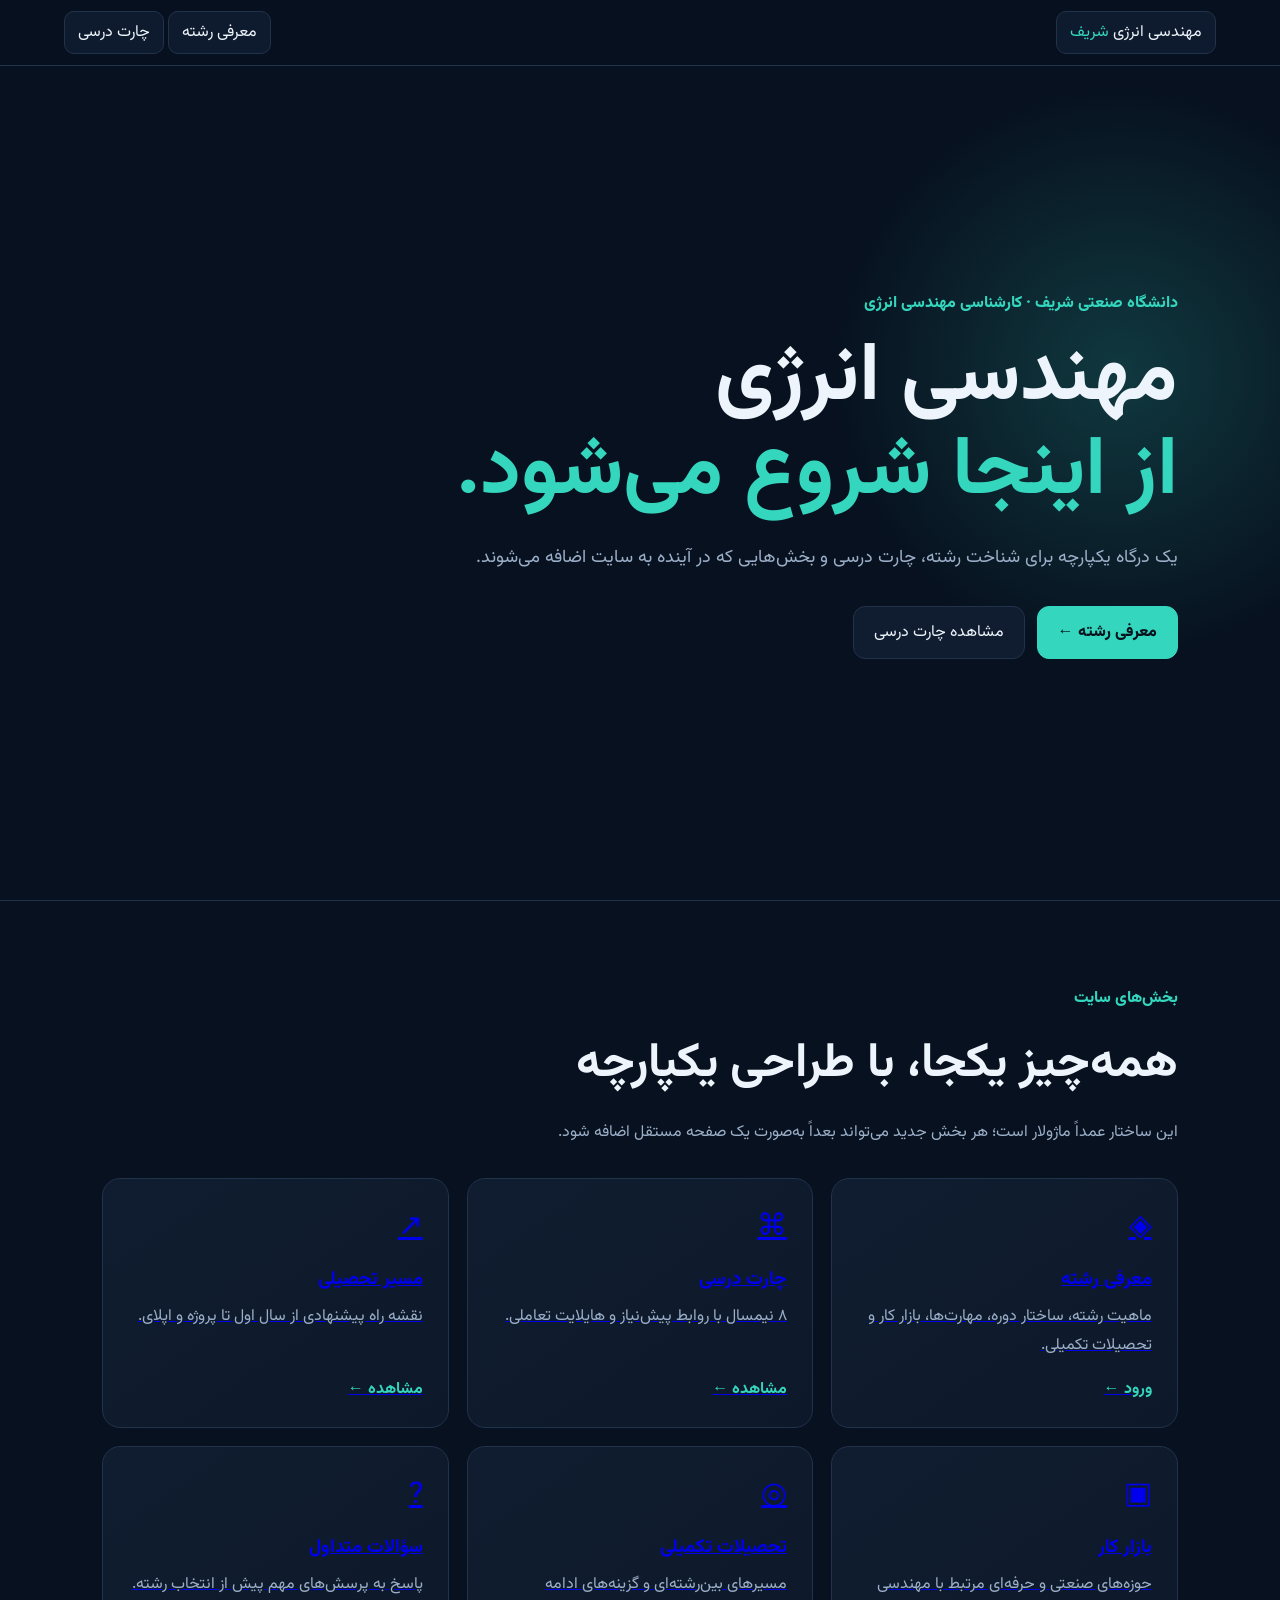
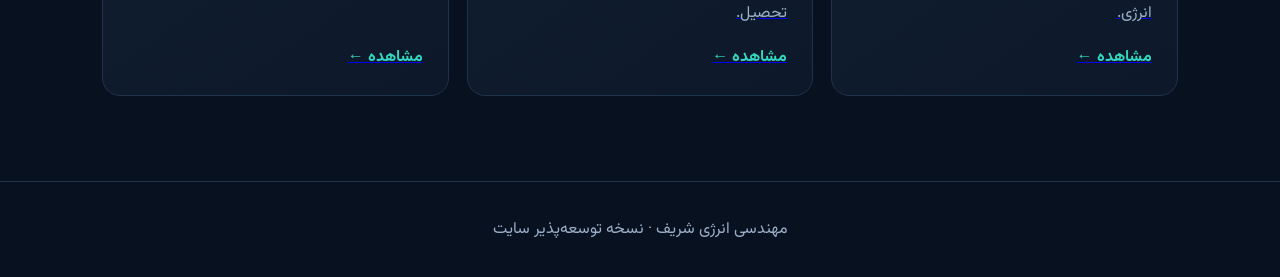
==== index.html @ 29b52e60 "Add files via upload" ====
<!doctype html>
<html lang="fa" dir="rtl"><head><meta charset="utf-8"><meta name="viewport" content="width=device-width,initial-scale=1">
<title>مهندسی انرژی شریف</title>
<meta name="description" content="مرکز معرفی رشته مهندسی انرژی دانشگاه صنعتی شریف، چارت درسی و مسیرهای آینده.">
<link rel="preconnect" href="https://fonts.googleapis.com"><link rel="preconnect" href="https://fonts.gstatic.com" crossorigin>
<link href="https://fonts.googleapis.com/css2?family=Vazirmatn:wght@400;500;600;700;800&display=swap" rel="stylesheet">
<style>
:root{--bg:#07111f;--panel:#101d30;--panel2:#0d192a;--line:#21324b;--text:#eef4fb;--muted:#9cafc8;--accent:#35d6be}
*{box-sizing:border-box}html{scroll-behavior:smooth}body{margin:0;background:var(--bg);color:var(--text);font-family:Vazirmatn,Tahoma,sans-serif}
.top{position:fixed;inset:0 0 auto;height:66px;z-index:20;display:flex;justify-content:space-between;align-items:center;padding:0 5vw;background:rgba(7,17,31,.78);backdrop-filter:blur(18px);border-bottom:1px solid var(--line)}
.top a{color:var(--text);text-decoration:none;border:1px solid var(--line);background:rgba(16,29,48,.85);padding:8px 13px;border-radius:10px}.top a:hover{color:var(--accent);border-color:var(--accent)}
.hero{min-height:100vh;padding:120px 8vw 70px;display:flex;align-items:center;position:relative;overflow:hidden}.hero:before{content:"";position:absolute;width:600px;height:600px;right:-140px;top:8%;border-radius:50%;background:radial-gradient(circle,rgba(53,214,190,.2),transparent 68%);animation:float 8s ease-in-out infinite}
.content{position:relative;z-index:1;max-width:1050px}.ey{color:var(--accent);font-weight:800;margin-bottom:16px}.hero h1{font-size:clamp(44px,7vw,82px);line-height:1.15;margin:0 0 20px}.hero h1 span{color:var(--accent)}.hero p{color:var(--muted);font-size:18px;line-height:2;max-width:760px}.actions{display:flex;gap:12px;flex-wrap:wrap;margin-top:30px}.btn{display:inline-flex;padding:13px 20px;border-radius:12px;border:1px solid var(--line);text-decoration:none;color:var(--text);background:var(--panel);transition:.25s}.btn.primary{background:var(--accent);color:#06131c;border-color:var(--accent);font-weight:800}.btn:hover{transform:translateY(-4px)}
.section{padding:85px 8vw;border-top:1px solid var(--line)}.inner{max-width:1150px;margin:auto}.section h2{font-size:clamp(28px,4vw,48px);margin:0 0 12px}.lead{color:var(--muted);line-height:1.9;max-width:800px}.cards{display:grid;grid-template-columns:repeat(3,1fr);gap:18px;margin-top:30px}.card{background:linear-gradient(145deg,var(--panel),var(--panel2));border:1px solid var(--line);border-radius:18px;padding:25px;min-height:190px;display:flex;flex-direction:column;transition:.3s}.card:hover{transform:translateY(-7px);border-color:rgba(53,214,190,.6);box-shadow:0 20px 60px rgba(0,0,0,.25)}.card .icon{font-size:30px;margin-bottom:14px}.card h3{margin:0 0 9px}.card p{margin:0;color:var(--muted);line-height:1.8}.card .arrow{margin-top:auto;padding-top:16px;color:var(--accent);font-weight:700}.reveal{opacity:0;transform:translateY(22px);transition:.7s}.reveal.visible{opacity:1;transform:none}
footer{padding:35px 8vw;text-align:center;color:var(--muted);border-top:1px solid var(--line)}
@keyframes float{50%{transform:translate(-20px,20px) scale(1.08)}}@media(max-width:850px){.cards{grid-template-columns:1fr 1fr}.top .optional{display:none}}@media(max-width:560px){.cards{grid-template-columns:1fr}.hero{padding-inline:6vw}.section{padding-inline:6vw}}
@media(prefers-reduced-motion:reduce){html{scroll-behavior:auto}.reveal{transition:none}.hero:before{animation:none}}
</style></head>
<body>
<nav class="top"><a href="index.html">مهندسی انرژی <span style="color:var(--accent)">شریف</span></a><div><a class="optional" href="intro.html">معرفی رشته</a> <a href="chart.html">چارت درسی</a></div></nav>
<main>
<section class="hero"><div class="content reveal"><div class="ey">دانشگاه صنعتی شریف · کارشناسی مهندسی انرژی</div><h1>مهندسی انرژی<br><span>از اینجا شروع می‌شود.</span></h1><p>یک درگاه یکپارچه برای شناخت رشته، چارت درسی و بخش‌هایی که در آینده به سایت اضافه می‌شوند.</p><div class="actions"><a class="btn primary" href="intro.html">معرفی رشته ←</a><a class="btn" href="chart.html">مشاهده چارت درسی</a></div></div></section>
<section class="section"><div class="inner"><div class="ey reveal">بخش‌های سایت</div><h2 class="reveal">همه‌چیز یکجا، با طراحی یکپارچه</h2><p class="lead reveal">این ساختار عمداً ماژولار است؛ هر بخش جدید می‌تواند بعداً به‌صورت یک صفحه مستقل اضافه شود.</p><div class="cards">
<a class="card reveal" href="intro.html"><div class="icon">◈</div><h3>معرفی رشته</h3><p>ماهیت رشته، ساختار دوره، مهارت‌ها، بازار کار و تحصیلات تکمیلی.</p><div class="arrow">ورود ←</div></a>
<a class="card reveal" href="chart.html"><div class="icon">⌘</div><h3>چارت درسی</h3><p>۸ نیمسال با روابط پیش‌نیاز و هایلایت تعاملی.</p><div class="arrow">مشاهده ←</div></a>
<a class="card reveal" href="intro.html#roadmap-extra"><div class="icon">↗</div><h3>مسیر تحصیلی</h3><p>نقشه راه پیشنهادی از سال اول تا پروژه و اپلای.</p><div class="arrow">مشاهده ←</div></a>
<a class="card reveal" href="intro.html#14"><div class="icon">▣</div><h3>بازار کار</h3><p>حوزه‌های صنعتی و حرفه‌ای مرتبط با مهندسی انرژی.</p><div class="arrow">مشاهده ←</div></a>
<a class="card reveal" href="intro.html#15"><div class="icon">◎</div><h3>تحصیلات تکمیلی</h3><p>مسیرهای بین‌رشته‌ای و گزینه‌های ادامه تحصیل.</p><div class="arrow">مشاهده ←</div></a>
<a class="card reveal" href="intro.html#faq-extra"><div class="icon">?</div><h3>سؤالات متداول</h3><p>پاسخ به پرسش‌های مهم پیش از انتخاب رشته.</p><div class="arrow">مشاهده ←</div></a>
</div></div></section>
</main><footer>مهندسی انرژی شریف · نسخه توسعه‌پذیر سایت</footer>
<script>const io=new IntersectionObserver(es=>es.forEach(e=>e.isIntersecting&&e.target.classList.add('visible')),{threshold:.12});document.querySelectorAll('.reveal').forEach(x=>io.observe(x));</script>
</body></html>
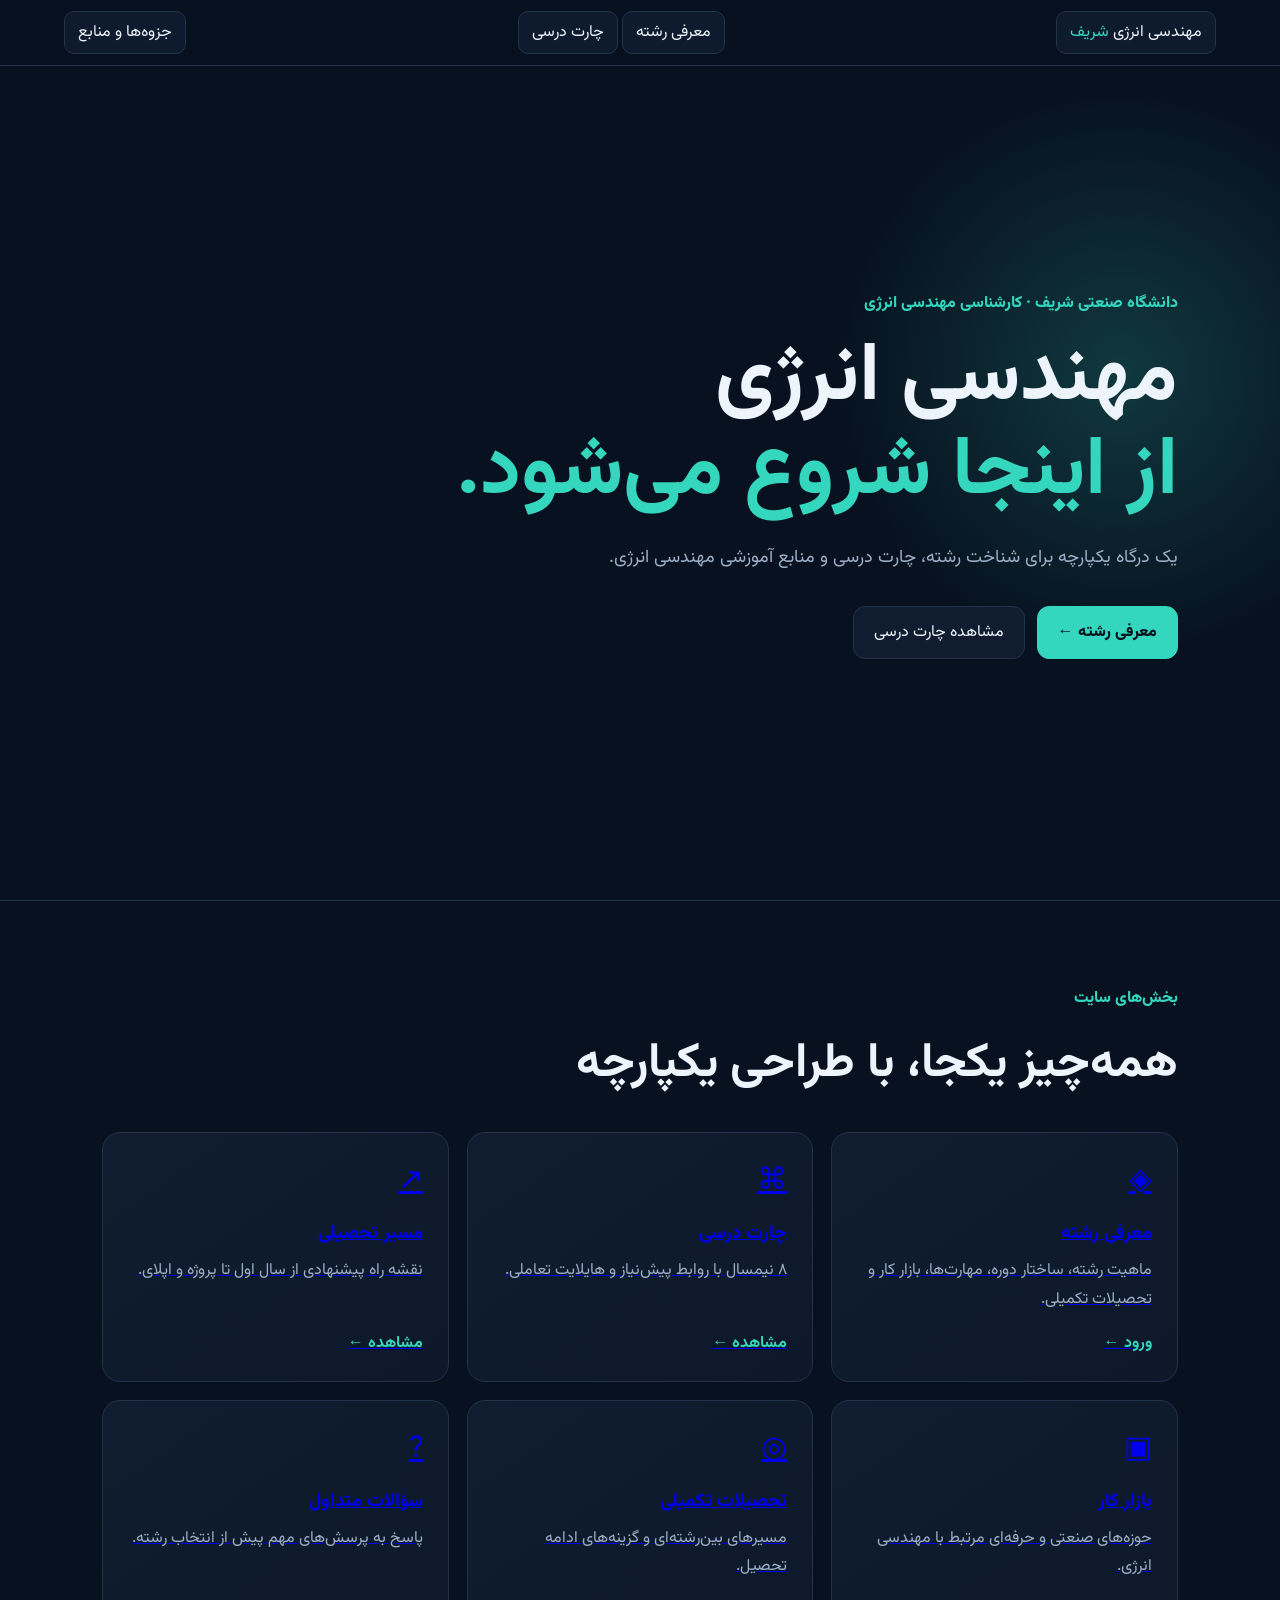
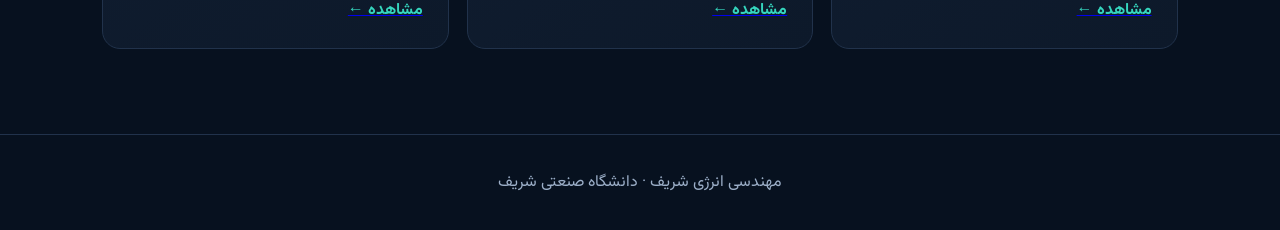
==== commit ac81469a: "Add files via upload" ====
--- a/index.html
+++ b/index.html
@@ -1,6 +1,7 @@
 <!doctype html>
 <html lang="fa" dir="rtl"><head><meta charset="utf-8"><meta name="viewport" content="width=device-width,initial-scale=1">
 <title>مهندسی انرژی شریف</title>
+<link rel="icon" type="image/svg+xml" href="favicon.svg">
 <meta name="description" content="مرکز معرفی رشته مهندسی انرژی دانشگاه صنعتی شریف، چارت درسی و مسیرهای آینده.">
 <link rel="preconnect" href="https://fonts.googleapis.com"><link rel="preconnect" href="https://fonts.gstatic.com" crossorigin>
 <link href="https://fonts.googleapis.com/css2?family=Vazirmatn:wght@400;500;600;700;800&display=swap" rel="stylesheet">
@@ -17,17 +18,18 @@
 @media(prefers-reduced-motion:reduce){html{scroll-behavior:auto}.reveal{transition:none}.hero:before{animation:none}}
 </style></head>
 <body>
-<nav class="top"><a href="index.html">مهندسی انرژی <span style="color:var(--accent)">شریف</span></a><div><a class="optional" href="intro.html">معرفی رشته</a> <a href="chart.html">چارت درسی</a></div></nav>
+<nav class="top"><a href="index.html">مهندسی انرژی <span style="color:var(--accent)">شریف</span></a><div><a class="optional" href="intro.html">معرفی رشته</a> <a href="chart.html">چارت درسی</a></div>  <a href="notes.html">جزوه‌ها و منابع</a>
+</nav>
 <main>
-<section class="hero"><div class="content reveal"><div class="ey">دانشگاه صنعتی شریف · کارشناسی مهندسی انرژی</div><h1>مهندسی انرژی<br><span>از اینجا شروع می‌شود.</span></h1><p>یک درگاه یکپارچه برای شناخت رشته، چارت درسی و بخش‌هایی که در آینده به سایت اضافه می‌شوند.</p><div class="actions"><a class="btn primary" href="intro.html">معرفی رشته ←</a><a class="btn" href="chart.html">مشاهده چارت درسی</a></div></div></section>
-<section class="section"><div class="inner"><div class="ey reveal">بخش‌های سایت</div><h2 class="reveal">همه‌چیز یکجا، با طراحی یکپارچه</h2><p class="lead reveal">این ساختار عمداً ماژولار است؛ هر بخش جدید می‌تواند بعداً به‌صورت یک صفحه مستقل اضافه شود.</p><div class="cards">
+<section class="hero"><div class="content reveal"><div class="ey">دانشگاه صنعتی شریف · کارشناسی مهندسی انرژی</div><h1>مهندسی انرژی<br><span>از اینجا شروع می‌شود.</span></h1><p>یک درگاه یکپارچه برای شناخت رشته، چارت درسی و منابع آموزشی مهندسی انرژی.</p><div class="actions"><a class="btn primary" href="intro.html">معرفی رشته ←</a><a class="btn" href="chart.html">مشاهده چارت درسی</a></div></div></section>
+<section class="section"><div class="inner"><div class="ey reveal">بخش‌های سایت</div><h2 class="reveal">همه‌چیز یکجا، با طراحی یکپارچه</h2><div class="cards">
 <a class="card reveal" href="intro.html"><div class="icon">◈</div><h3>معرفی رشته</h3><p>ماهیت رشته، ساختار دوره، مهارت‌ها، بازار کار و تحصیلات تکمیلی.</p><div class="arrow">ورود ←</div></a>
 <a class="card reveal" href="chart.html"><div class="icon">⌘</div><h3>چارت درسی</h3><p>۸ نیمسال با روابط پیش‌نیاز و هایلایت تعاملی.</p><div class="arrow">مشاهده ←</div></a>
 <a class="card reveal" href="intro.html#roadmap-extra"><div class="icon">↗</div><h3>مسیر تحصیلی</h3><p>نقشه راه پیشنهادی از سال اول تا پروژه و اپلای.</p><div class="arrow">مشاهده ←</div></a>
-<a class="card reveal" href="intro.html#14"><div class="icon">▣</div><h3>بازار کار</h3><p>حوزه‌های صنعتی و حرفه‌ای مرتبط با مهندسی انرژی.</p><div class="arrow">مشاهده ←</div></a>
-<a class="card reveal" href="intro.html#15"><div class="icon">◎</div><h3>تحصیلات تکمیلی</h3><p>مسیرهای بین‌رشته‌ای و گزینه‌های ادامه تحصیل.</p><div class="arrow">مشاهده ←</div></a>
+<a class="card reveal" href="intro.html#s14"><div class="icon">▣</div><h3>بازار کار</h3><p>حوزه‌های صنعتی و حرفه‌ای مرتبط با مهندسی انرژی.</p><div class="arrow">مشاهده ←</div></a>
+<a class="card reveal" href="intro.html#s15"><div class="icon">◎</div><h3>تحصیلات تکمیلی</h3><p>مسیرهای بین‌رشته‌ای و گزینه‌های ادامه تحصیل.</p><div class="arrow">مشاهده ←</div></a>
 <a class="card reveal" href="intro.html#faq-extra"><div class="icon">?</div><h3>سؤالات متداول</h3><p>پاسخ به پرسش‌های مهم پیش از انتخاب رشته.</p><div class="arrow">مشاهده ←</div></a>
 </div></div></section>
-</main><footer>مهندسی انرژی شریف · نسخه توسعه‌پذیر سایت</footer>
+</main><footer>مهندسی انرژی شریف · دانشگاه صنعتی شریف</footer>
 <script>const io=new IntersectionObserver(es=>es.forEach(e=>e.isIntersecting&&e.target.classList.add('visible')),{threshold:.12});document.querySelectorAll('.reveal').forEach(x=>io.observe(x));</script>
 </body></html>
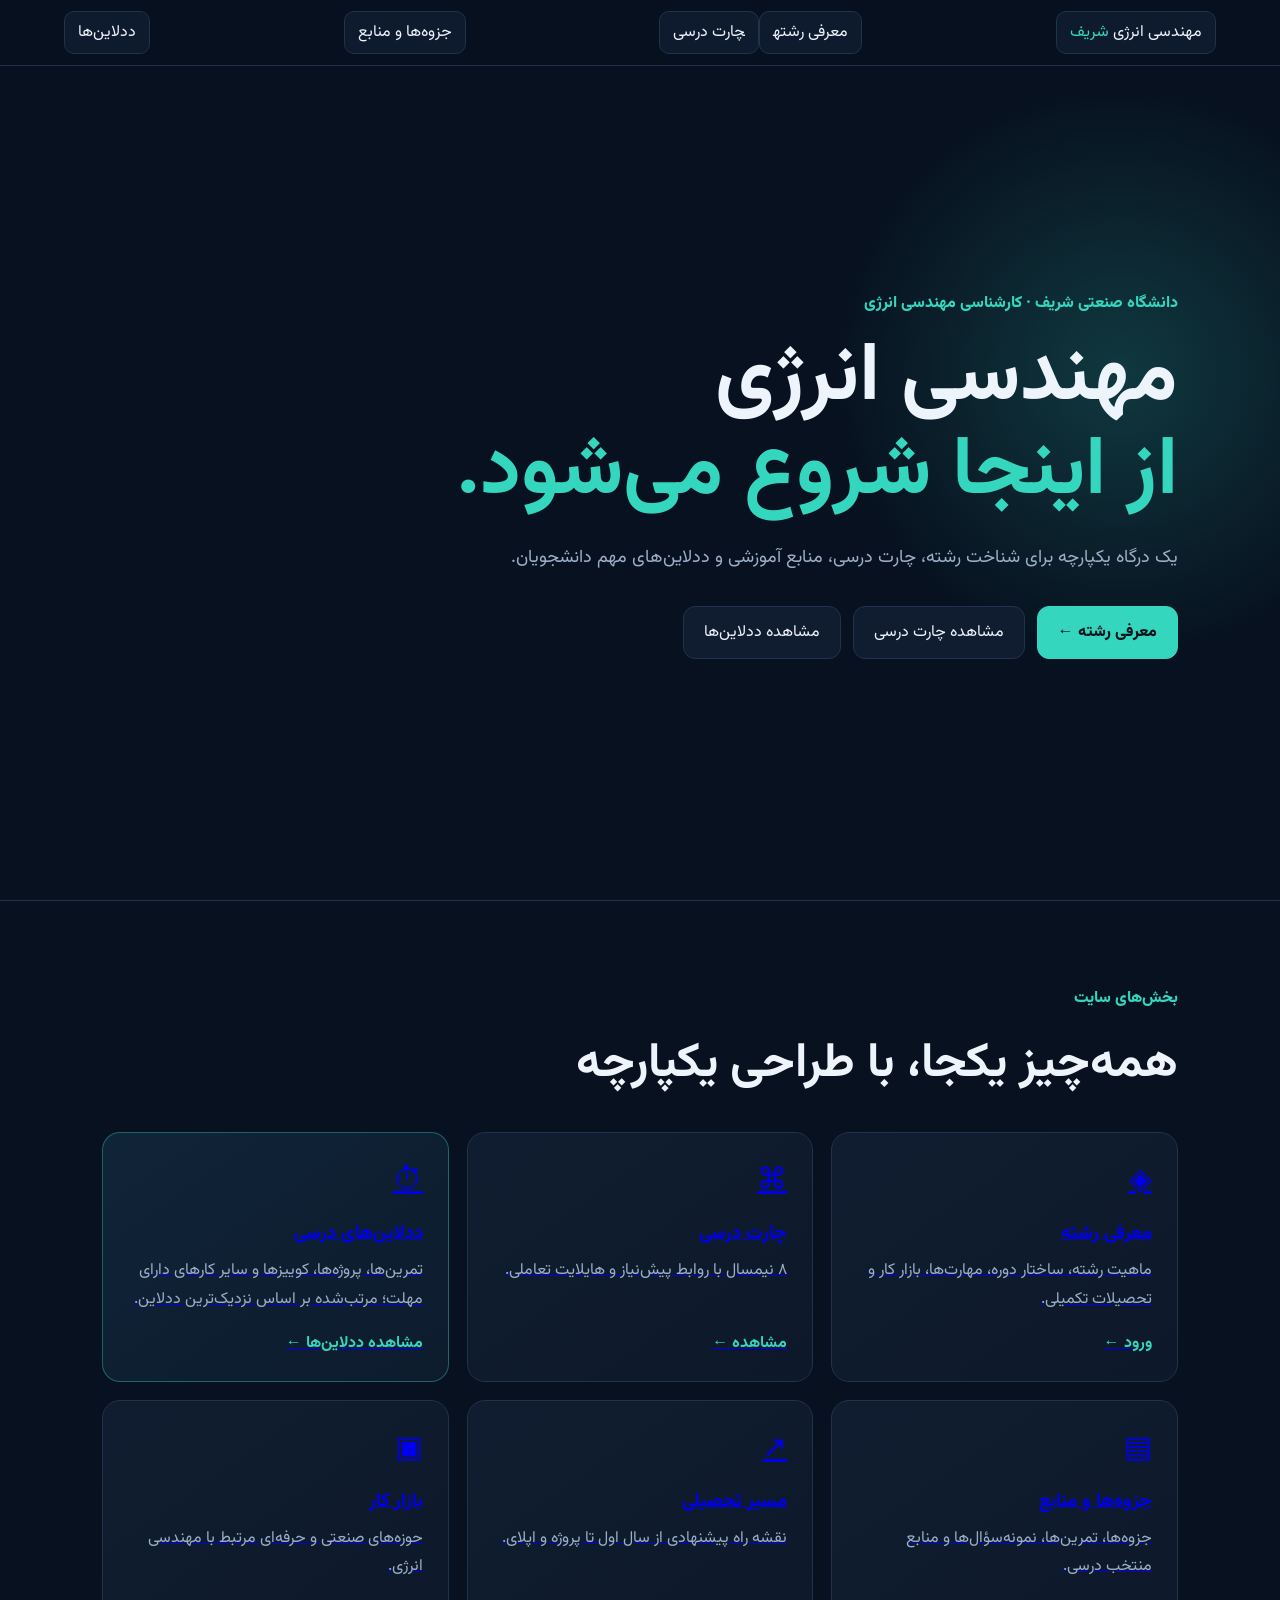
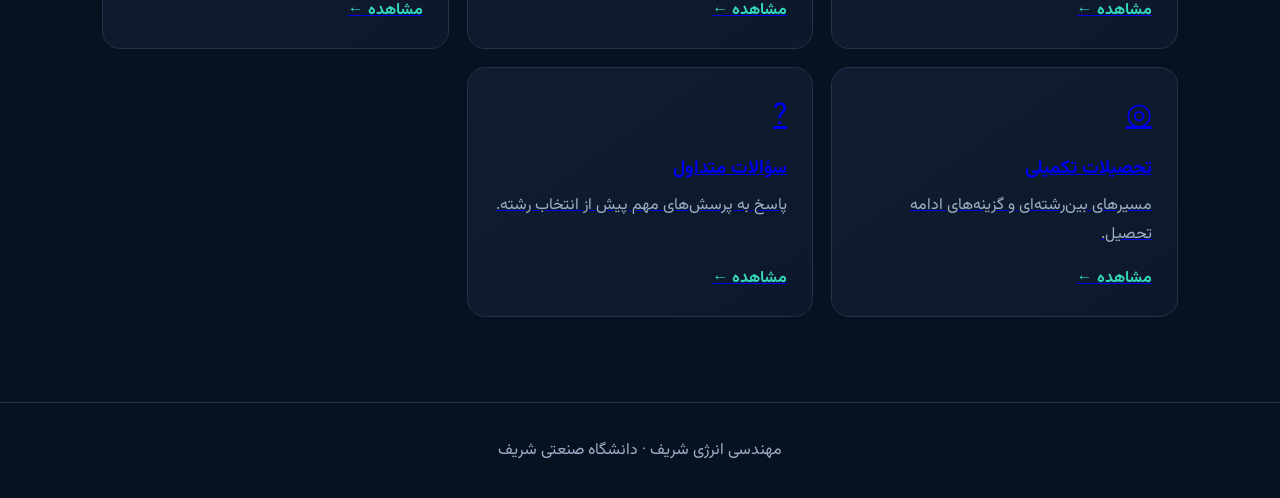
==== commit 83d45f82: "Add files via upload" ====
--- a/index.html
+++ b/index.html
@@ -2,7 +2,7 @@
 <html lang="fa" dir="rtl"><head><meta charset="utf-8"><meta name="viewport" content="width=device-width,initial-scale=1">
 <title>مهندسی انرژی شریف</title>
 <link rel="icon" type="image/svg+xml" href="favicon.svg">
-<meta name="description" content="مرکز معرفی رشته مهندسی انرژی دانشگاه صنعتی شریف، چارت درسی و مسیرهای آینده.">
+<meta name="description" content="مرکز معرفی رشته مهندسی انرژی دانشگاه صنعتی شریف، چارت درسی، منابع آموزشی و ددلاین‌های درسی.">
 <link rel="preconnect" href="https://fonts.googleapis.com"><link rel="preconnect" href="https://fonts.gstatic.com" crossorigin>
 <link href="https://fonts.googleapis.com/css2?family=Vazirmatn:wght@400;500;600;700;800&display=swap" rel="stylesheet">
 <style>
@@ -12,19 +12,25 @@
 .top a{color:var(--text);text-decoration:none;border:1px solid var(--line);background:rgba(16,29,48,.85);padding:8px 13px;border-radius:10px}.top a:hover{color:var(--accent);border-color:var(--accent)}
 .hero{min-height:100vh;padding:120px 8vw 70px;display:flex;align-items:center;position:relative;overflow:hidden}.hero:before{content:"";position:absolute;width:600px;height:600px;right:-140px;top:8%;border-radius:50%;background:radial-gradient(circle,rgba(53,214,190,.2),transparent 68%);animation:float 8s ease-in-out infinite}
 .content{position:relative;z-index:1;max-width:1050px}.ey{color:var(--accent);font-weight:800;margin-bottom:16px}.hero h1{font-size:clamp(44px,7vw,82px);line-height:1.15;margin:0 0 20px}.hero h1 span{color:var(--accent)}.hero p{color:var(--muted);font-size:18px;line-height:2;max-width:760px}.actions{display:flex;gap:12px;flex-wrap:wrap;margin-top:30px}.btn{display:inline-flex;padding:13px 20px;border-radius:12px;border:1px solid var(--line);text-decoration:none;color:var(--text);background:var(--panel);transition:.25s}.btn.primary{background:var(--accent);color:#06131c;border-color:var(--accent);font-weight:800}.btn:hover{transform:translateY(-4px)}
-.section{padding:85px 8vw;border-top:1px solid var(--line)}.inner{max-width:1150px;margin:auto}.section h2{font-size:clamp(28px,4vw,48px);margin:0 0 12px}.lead{color:var(--muted);line-height:1.9;max-width:800px}.cards{display:grid;grid-template-columns:repeat(3,1fr);gap:18px;margin-top:30px}.card{background:linear-gradient(145deg,var(--panel),var(--panel2));border:1px solid var(--line);border-radius:18px;padding:25px;min-height:190px;display:flex;flex-direction:column;transition:.3s}.card:hover{transform:translateY(-7px);border-color:rgba(53,214,190,.6);box-shadow:0 20px 60px rgba(0,0,0,.25)}.card .icon{font-size:30px;margin-bottom:14px}.card h3{margin:0 0 9px}.card p{margin:0;color:var(--muted);line-height:1.8}.card .arrow{margin-top:auto;padding-top:16px;color:var(--accent);font-weight:700}.reveal{opacity:0;transform:translateY(22px);transition:.7s}.reveal.visible{opacity:1;transform:none}
+.section{padding:85px 8vw;border-top:1px solid var(--line)}.inner{max-width:1150px;margin:auto}.section h2{font-size:clamp(28px,4vw,48px);margin:0 0 12px}.lead{color:var(--muted);line-height:1.9;max-width:800px}.cards{display:grid;grid-template-columns:repeat(3,1fr);gap:18px;margin-top:30px}.card{background:linear-gradient(145deg,var(--panel),var(--panel2));border:1px solid var(--line);border-radius:18px;padding:25px;min-height:190px;display:flex;flex-direction:column;transition:.3s}.card:hover{transform:translateY(-7px);border-color:rgba(53,214,190,.6);box-shadow:0 20px 60px rgba(0,0,0,.25)}.card .icon{font-size:30px;margin-bottom:14px}.card h3{margin:0 0 9px}.card p{margin:0;color:var(--muted);line-height:1.8}.card .arrow{margin-top:auto;padding-top:16px;color:var(--accent);font-weight:700}
+.deadline-card{border-color:rgba(53,214,190,.38);background:linear-gradient(145deg,#102438,#0d1b2d)}
+.reveal{opacity:0;transform:translateY(22px);transition:.7s}.reveal.visible{opacity:1;transform:none}
 footer{padding:35px 8vw;text-align:center;color:var(--muted);border-top:1px solid var(--line)}
 @keyframes float{50%{transform:translate(-20px,20px) scale(1.08)}}@media(max-width:850px){.cards{grid-template-columns:1fr 1fr}.top .optional{display:none}}@media(max-width:560px){.cards{grid-template-columns:1fr}.hero{padding-inline:6vw}.section{padding-inline:6vw}}
 @media(prefers-reduced-motion:reduce){html{scroll-behavior:auto}.reveal{transition:none}.hero:before{animation:none}}
+@media(max-width:700px){
+html,body{overflow-x:hidden}.top{height:auto;min-height:58px;padding:8px 4vw;gap:8px;flex-wrap:nowrap}.top>a:first-child{font-size:12px;padding:7px 8px;white-space:nowrap}.top>div{display:flex;gap:5px;overflow-x:auto;scrollbar-width:none;min-width:0}.top>div::-webkit-scrollbar{display:none}.top>div a{font-size:10.5px;padding:7px 8px;white-space:nowrap}.hero{min-height:100svh;padding:105px 6vw 55px;align-items:center}.hero:before{width:300px;height:300px;right:-110px;top:12%}.hero h1{font-size:clamp(38px,12vw,58px)}.hero p{font-size:14px;line-height:1.9}.actions{gap:8px;margin-top:22px}.btn{padding:11px 13px;font-size:12px}.section{padding:58px 6vw}.section h2{font-size:28px;line-height:1.45}.cards{grid-template-columns:1fr;gap:12px;margin-top:20px}.card{min-height:0;padding:19px}.card p{font-size:13px;line-height:1.85}.card .icon{font-size:25px}footer{padding:25px 6vw;font-size:11px}
+}
 </style></head>
 <body>
-<nav class="top"><a href="index.html">مهندسی انرژی <span style="color:var(--accent)">شریف</span></a><div><a class="optional" href="intro.html">معرفی رشته</a> <a href="chart.html">چارت درسی</a></div>  <a href="notes.html">جزوه‌ها و منابع</a>
-</nav>
+<nav class="top"><a href="index.html">مهندسی انرژی <span style="color:var(--accent)">شریف</span></a><div><a class="optional" href="intro.html">معرفی رشته</a><a href="chart.html">چارت درسی</a></div><a href="notes.html">جزوه‌ها و منابع</a><a href="deadlines.html">ددلاین‌ها</a></nav>
 <main>
-<section class="hero"><div class="content reveal"><div class="ey">دانشگاه صنعتی شریف · کارشناسی مهندسی انرژی</div><h1>مهندسی انرژی<br><span>از اینجا شروع می‌شود.</span></h1><p>یک درگاه یکپارچه برای شناخت رشته، چارت درسی و منابع آموزشی مهندسی انرژی.</p><div class="actions"><a class="btn primary" href="intro.html">معرفی رشته ←</a><a class="btn" href="chart.html">مشاهده چارت درسی</a></div></div></section>
+<section class="hero"><div class="content reveal"><div class="ey">دانشگاه صنعتی شریف · کارشناسی مهندسی انرژی</div><h1>مهندسی انرژی<br><span>از اینجا شروع می‌شود.</span></h1><p>یک درگاه یکپارچه برای شناخت رشته، چارت درسی، منابع آموزشی و ددلاین‌های مهم دانشجویان.</p><div class="actions"><a class="btn primary" href="intro.html">معرفی رشته ←</a><a class="btn" href="chart.html">مشاهده چارت درسی</a><a class="btn" href="deadlines.html">مشاهده ددلاین‌ها</a></div></div></section>
 <section class="section"><div class="inner"><div class="ey reveal">بخش‌های سایت</div><h2 class="reveal">همه‌چیز یکجا، با طراحی یکپارچه</h2><div class="cards">
 <a class="card reveal" href="intro.html"><div class="icon">◈</div><h3>معرفی رشته</h3><p>ماهیت رشته، ساختار دوره، مهارت‌ها، بازار کار و تحصیلات تکمیلی.</p><div class="arrow">ورود ←</div></a>
 <a class="card reveal" href="chart.html"><div class="icon">⌘</div><h3>چارت درسی</h3><p>۸ نیمسال با روابط پیش‌نیاز و هایلایت تعاملی.</p><div class="arrow">مشاهده ←</div></a>
+<a class="card reveal deadline-card" href="deadlines.html"><div class="icon">⏱</div><h3>ددلاین‌های درسی</h3><p>تمرین‌ها، پروژه‌ها، کوییزها و سایر کارهای دارای مهلت؛ مرتب‌شده بر اساس نزدیک‌ترین ددلاین.</p><div class="arrow">مشاهده ددلاین‌ها ←</div></a>
+<a class="card reveal" href="notes.html"><div class="icon">▤</div><h3>جزوه‌ها و منابع</h3><p>جزوه‌ها، تمرین‌ها، نمونه‌سؤال‌ها و منابع منتخب درسی.</p><div class="arrow">مشاهده ←</div></a>
 <a class="card reveal" href="intro.html#roadmap-extra"><div class="icon">↗</div><h3>مسیر تحصیلی</h3><p>نقشه راه پیشنهادی از سال اول تا پروژه و اپلای.</p><div class="arrow">مشاهده ←</div></a>
 <a class="card reveal" href="intro.html#s14"><div class="icon">▣</div><h3>بازار کار</h3><p>حوزه‌های صنعتی و حرفه‌ای مرتبط با مهندسی انرژی.</p><div class="arrow">مشاهده ←</div></a>
 <a class="card reveal" href="intro.html#s15"><div class="icon">◎</div><h3>تحصیلات تکمیلی</h3><p>مسیرهای بین‌رشته‌ای و گزینه‌های ادامه تحصیل.</p><div class="arrow">مشاهده ←</div></a>
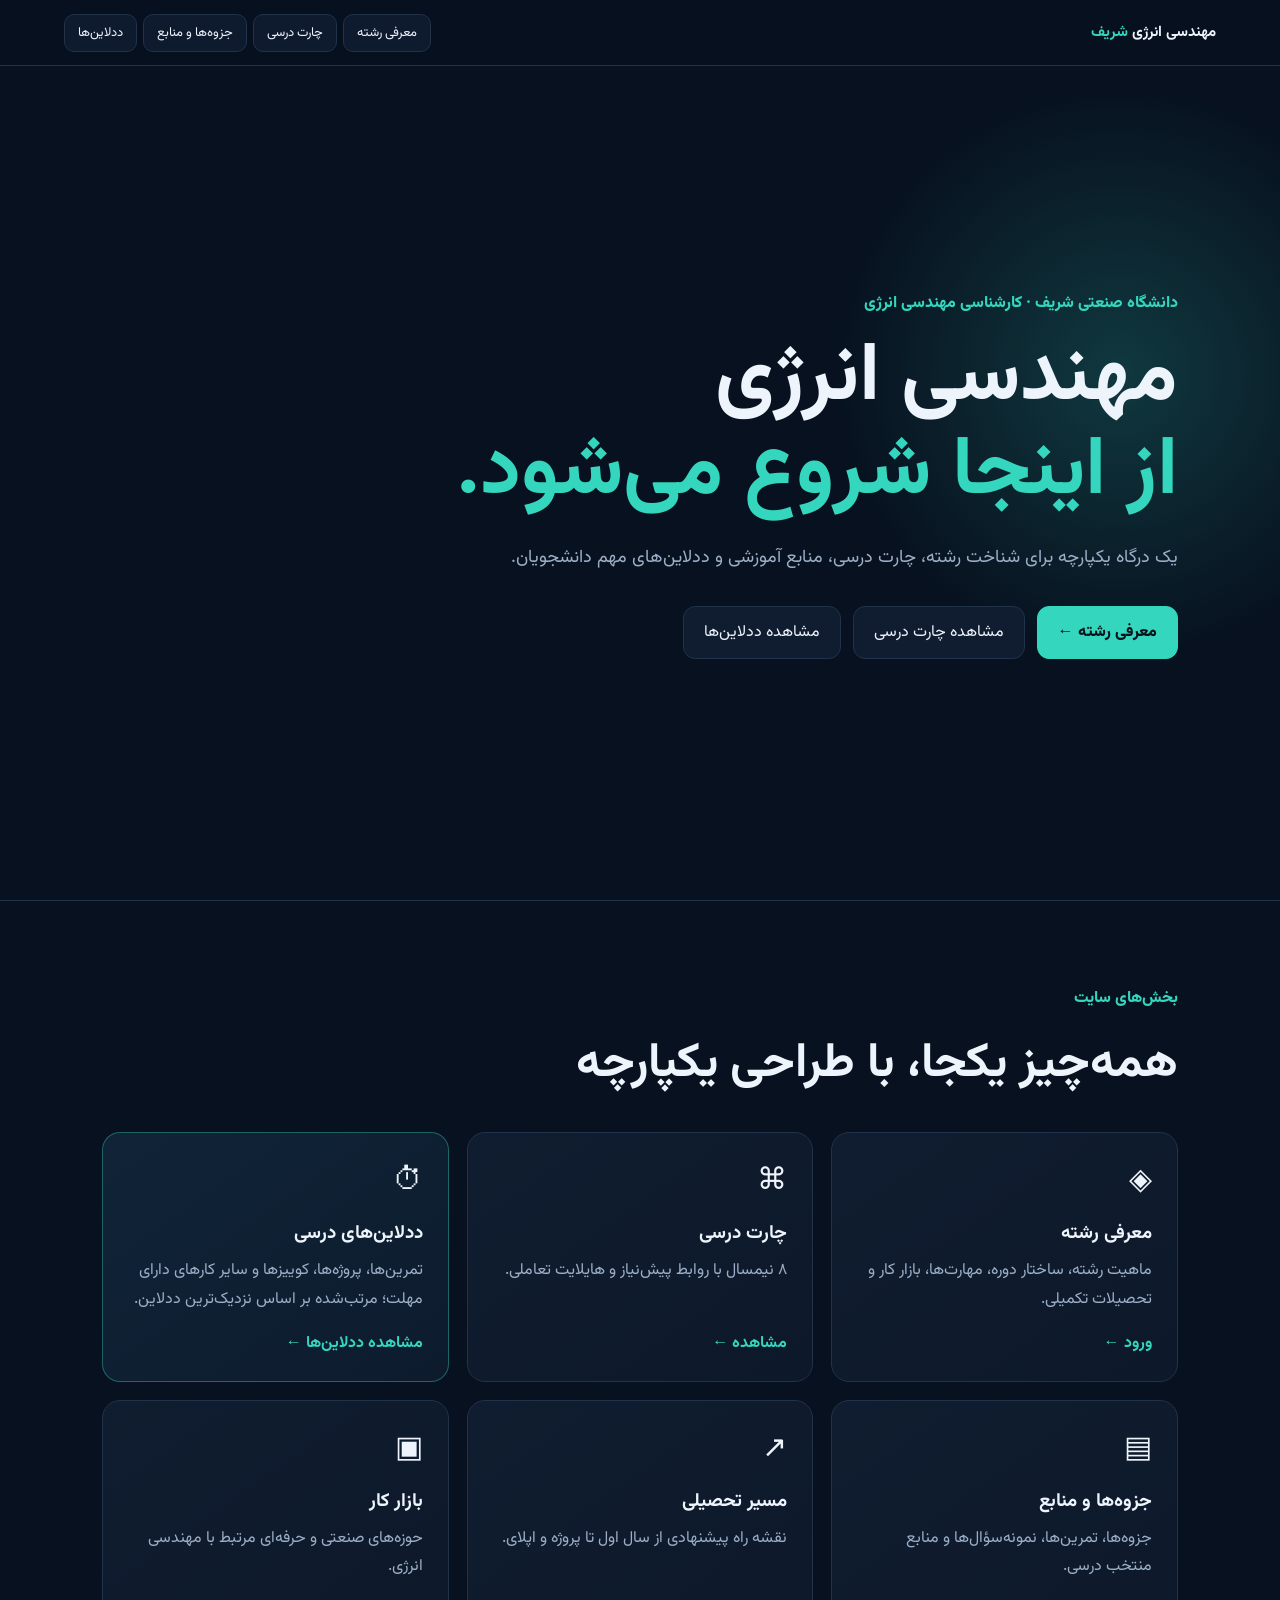
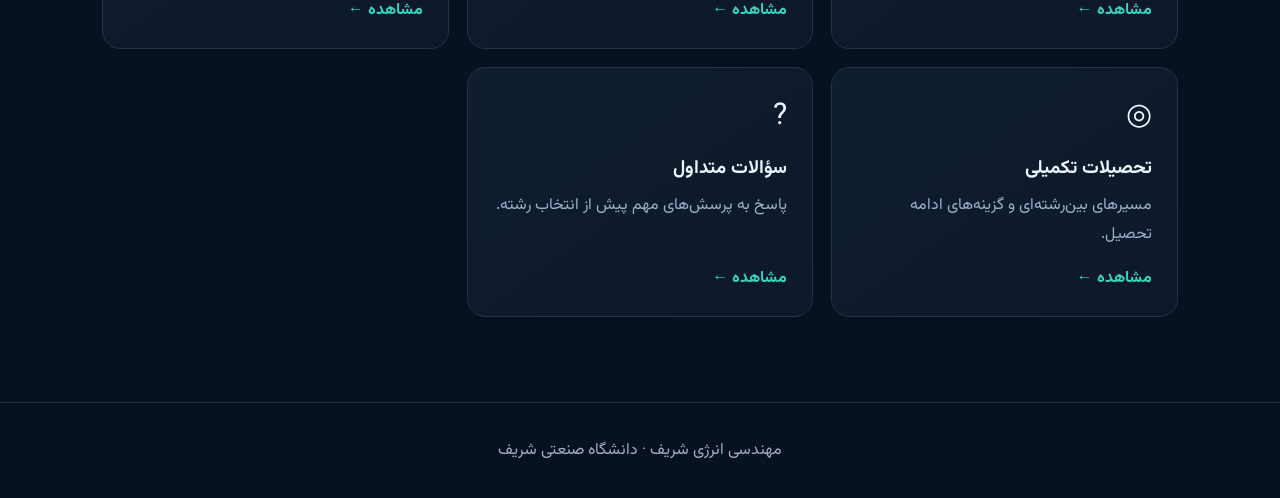
==== commit 001c9d6a: "Add files via upload" ====
--- a/index.html
+++ b/index.html
@@ -1,41 +1,343 @@
-<!doctype html>
-<html lang="fa" dir="rtl"><head><meta charset="utf-8"><meta name="viewport" content="width=device-width,initial-scale=1">
-<title>مهندسی انرژی شریف</title>
-<link rel="icon" type="image/svg+xml" href="favicon.svg">
-<meta name="description" content="مرکز معرفی رشته مهندسی انرژی دانشگاه صنعتی شریف، چارت درسی، منابع آموزشی و ددلاین‌های درسی.">
-<link rel="preconnect" href="https://fonts.googleapis.com"><link rel="preconnect" href="https://fonts.gstatic.com" crossorigin>
-<link href="https://fonts.googleapis.com/css2?family=Vazirmatn:wght@400;500;600;700;800&display=swap" rel="stylesheet">
-<style>
-:root{--bg:#07111f;--panel:#101d30;--panel2:#0d192a;--line:#21324b;--text:#eef4fb;--muted:#9cafc8;--accent:#35d6be}
-*{box-sizing:border-box}html{scroll-behavior:smooth}body{margin:0;background:var(--bg);color:var(--text);font-family:Vazirmatn,Tahoma,sans-serif}
-.top{position:fixed;inset:0 0 auto;height:66px;z-index:20;display:flex;justify-content:space-between;align-items:center;padding:0 5vw;background:rgba(7,17,31,.78);backdrop-filter:blur(18px);border-bottom:1px solid var(--line)}
-.top a{color:var(--text);text-decoration:none;border:1px solid var(--line);background:rgba(16,29,48,.85);padding:8px 13px;border-radius:10px}.top a:hover{color:var(--accent);border-color:var(--accent)}
-.hero{min-height:100vh;padding:120px 8vw 70px;display:flex;align-items:center;position:relative;overflow:hidden}.hero:before{content:"";position:absolute;width:600px;height:600px;right:-140px;top:8%;border-radius:50%;background:radial-gradient(circle,rgba(53,214,190,.2),transparent 68%);animation:float 8s ease-in-out infinite}
-.content{position:relative;z-index:1;max-width:1050px}.ey{color:var(--accent);font-weight:800;margin-bottom:16px}.hero h1{font-size:clamp(44px,7vw,82px);line-height:1.15;margin:0 0 20px}.hero h1 span{color:var(--accent)}.hero p{color:var(--muted);font-size:18px;line-height:2;max-width:760px}.actions{display:flex;gap:12px;flex-wrap:wrap;margin-top:30px}.btn{display:inline-flex;padding:13px 20px;border-radius:12px;border:1px solid var(--line);text-decoration:none;color:var(--text);background:var(--panel);transition:.25s}.btn.primary{background:var(--accent);color:#06131c;border-color:var(--accent);font-weight:800}.btn:hover{transform:translateY(-4px)}
-.section{padding:85px 8vw;border-top:1px solid var(--line)}.inner{max-width:1150px;margin:auto}.section h2{font-size:clamp(28px,4vw,48px);margin:0 0 12px}.lead{color:var(--muted);line-height:1.9;max-width:800px}.cards{display:grid;grid-template-columns:repeat(3,1fr);gap:18px;margin-top:30px}.card{background:linear-gradient(145deg,var(--panel),var(--panel2));border:1px solid var(--line);border-radius:18px;padding:25px;min-height:190px;display:flex;flex-direction:column;transition:.3s}.card:hover{transform:translateY(-7px);border-color:rgba(53,214,190,.6);box-shadow:0 20px 60px rgba(0,0,0,.25)}.card .icon{font-size:30px;margin-bottom:14px}.card h3{margin:0 0 9px}.card p{margin:0;color:var(--muted);line-height:1.8}.card .arrow{margin-top:auto;padding-top:16px;color:var(--accent);font-weight:700}
-.deadline-card{border-color:rgba(53,214,190,.38);background:linear-gradient(145deg,#102438,#0d1b2d)}
-.reveal{opacity:0;transform:translateY(22px);transition:.7s}.reveal.visible{opacity:1;transform:none}
-footer{padding:35px 8vw;text-align:center;color:var(--muted);border-top:1px solid var(--line)}
-@keyframes float{50%{transform:translate(-20px,20px) scale(1.08)}}@media(max-width:850px){.cards{grid-template-columns:1fr 1fr}.top .optional{display:none}}@media(max-width:560px){.cards{grid-template-columns:1fr}.hero{padding-inline:6vw}.section{padding-inline:6vw}}
-@media(prefers-reduced-motion:reduce){html{scroll-behavior:auto}.reveal{transition:none}.hero:before{animation:none}}
-@media(max-width:700px){
-html,body{overflow-x:hidden}.top{height:auto;min-height:58px;padding:8px 4vw;gap:8px;flex-wrap:nowrap}.top>a:first-child{font-size:12px;padding:7px 8px;white-space:nowrap}.top>div{display:flex;gap:5px;overflow-x:auto;scrollbar-width:none;min-width:0}.top>div::-webkit-scrollbar{display:none}.top>div a{font-size:10.5px;padding:7px 8px;white-space:nowrap}.hero{min-height:100svh;padding:105px 6vw 55px;align-items:center}.hero:before{width:300px;height:300px;right:-110px;top:12%}.hero h1{font-size:clamp(38px,12vw,58px)}.hero p{font-size:14px;line-height:1.9}.actions{gap:8px;margin-top:22px}.btn{padding:11px 13px;font-size:12px}.section{padding:58px 6vw}.section h2{font-size:28px;line-height:1.45}.cards{grid-template-columns:1fr;gap:12px;margin-top:20px}.card{min-height:0;padding:19px}.card p{font-size:13px;line-height:1.85}.card .icon{font-size:25px}footer{padding:25px 6vw;font-size:11px}
-}
-</style></head>
+<!DOCTYPE html>
+<html lang="fa" dir="rtl">
+<head>
+  <meta charset="utf-8">
+  <meta name="viewport" content="width=device-width, initial-scale=1">
+  <title>مهندسی انرژی شریف</title>
+  <link rel="icon" type="image/svg+xml" href="favicon.svg">
+  <meta name="description" content="مرکز معرفی رشته مهندسی انرژی دانشگاه صنعتی شریف، چارت درسی، منابع آموزشی و ددلاین‌های درسی.">
+  <link rel="preconnect" href="https://fonts.googleapis.com">
+  <link rel="preconnect" href="https://fonts.gstatic.com" crossorigin>
+  <link href="https://fonts.googleapis.com/css2?family=Vazirmatn:wght@400;500;600;700;800&display=swap" rel="stylesheet">
+  <style>
+    :root {
+      --bg: #07111f;
+      --panel: #101d30;
+      --panel2: #0d192a;
+      --line: #21324b;
+      --text: #eef4fb;
+      --muted: #9cafc8;
+      --accent: #35d6be;
+    }
+    * { box-sizing: border-box; }
+    html { scroll-behavior: smooth; }
+    body {
+      margin: 0;
+      background: var(--bg);
+      color: var(--text);
+      font-family: Vazirmatn, Tahoma, sans-serif;
+    }
+
+    /* ===== نوار بالا (اصلاح‌شده) ===== */
+    .top {
+      position: fixed;
+      inset: 0 0 auto;
+      height: 66px;
+      z-index: 20;
+      display: flex;
+      align-items: center;
+      justify-content: space-between;
+      padding: 0 5vw;
+      background: rgba(7, 17, 31, .78);
+      backdrop-filter: blur(18px);
+      border-bottom: 1px solid var(--line);
+    }
+    .brand {
+      color: var(--text);
+      text-decoration: none;
+      font-weight: 700;
+      font-size: 15px;
+      white-space: nowrap;
+    }
+    .brand span { color: var(--accent); }
+
+    .nav-links {
+      display: flex;
+      align-items: center;
+      gap: 6px;
+      list-style: none;
+      margin: 0;
+      padding: 0;
+    }
+    .nav-links a {
+      color: var(--text);
+      text-decoration: none;
+      border: 1px solid var(--line);
+      background: rgba(16, 29, 48, .85);
+      padding: 8px 13px;
+      border-radius: 10px;
+      font-size: 13px;
+      transition: .2s;
+      white-space: nowrap;
+    }
+    .nav-links a:hover {
+      color: var(--accent);
+      border-color: var(--accent);
+    }
+
+    /* ===== هیرو ===== */
+    .hero {
+      min-height: 100vh;
+      padding: 120px 8vw 70px;
+      display: flex;
+      align-items: center;
+      position: relative;
+      overflow: hidden;
+    }
+    .hero:before {
+      content: "";
+      position: absolute;
+      width: 600px;
+      height: 600px;
+      right: -140px;
+      top: 8%;
+      border-radius: 50%;
+      background: radial-gradient(circle, rgba(53, 214, 190, .2), transparent 68%);
+      animation: float 8s ease-in-out infinite;
+    }
+    .content { position: relative; z-index: 1; max-width: 1050px; }
+    .ey { color: var(--accent); font-weight: 800; margin-bottom: 16px; }
+    .hero h1 {
+      font-size: clamp(44px, 7vw, 82px);
+      line-height: 1.15;
+      margin: 0 0 20px;
+    }
+    .hero h1 span { color: var(--accent); }
+    .hero p {
+      color: var(--muted);
+      font-size: 18px;
+      line-height: 2;
+      max-width: 760px;
+    }
+    .actions {
+      display: flex;
+      gap: 12px;
+      flex-wrap: wrap;
+      margin-top: 30px;
+    }
+    .btn {
+      display: inline-flex;
+      padding: 13px 20px;
+      border-radius: 12px;
+      border: 1px solid var(--line);
+      text-decoration: none;
+      color: var(--text);
+      background: var(--panel);
+      transition: .25s;
+    }
+    .btn.primary {
+      background: var(--accent);
+      color: #06131c;
+      border-color: var(--accent);
+      font-weight: 800;
+    }
+    .btn:hover { transform: translateY(-4px); }
+
+    /* ===== بخش‌ها ===== */
+    .section {
+      padding: 85px 8vw;
+      border-top: 1px solid var(--line);
+    }
+    .inner { max-width: 1150px; margin: auto; }
+    .section h2 {
+      font-size: clamp(28px, 4vw, 48px);
+      margin: 0 0 12px;
+    }
+    .lead { color: var(--muted); line-height: 1.9; max-width: 800px; }
+
+    /* ===== کارت‌ها / میانبرهای پایین (اصلاح‌شده) ===== */
+    .cards {
+      display: grid;
+      grid-template-columns: repeat(3, 1fr);
+      gap: 18px;
+      margin-top: 30px;
+    }
+    .card {
+      background: linear-gradient(145deg, var(--panel), var(--panel2));
+      border: 1px solid var(--line);
+      border-radius: 18px;
+      padding: 25px;
+      min-height: 190px;
+      display: flex;
+      flex-direction: column;
+      transition: .3s;
+      text-decoration: none;
+      color: var(--text);
+    }
+    .card:hover {
+      transform: translateY(-7px);
+      border-color: rgba(53, 214, 190, .6);
+      box-shadow: 0 20px 60px rgba(0, 0, 0, .25);
+    }
+    .card .icon { font-size: 30px; margin-bottom: 14px; }
+    .card h3 { margin: 0 0 9px; }
+    .card p { margin: 0; color: var(--muted); line-height: 1.8; }
+    .card .arrow {
+      margin-top: auto;
+      padding-top: 16px;
+      color: var(--accent);
+      font-weight: 700;
+    }
+    .deadline-card {
+      border-color: rgba(53, 214, 190, .38);
+      background: linear-gradient(145deg, #102438, #0d1b2d);
+    }
+
+    .reveal { opacity: 0; transform: translateY(22px); transition: .7s; }
+    .reveal.visible { opacity: 1; transform: none; }
+
+    footer {
+      padding: 35px 8vw;
+      text-align: center;
+      color: var(--muted);
+      border-top: 1px solid var(--line);
+    }
+
+    @keyframes float {
+      50% { transform: translate(-20px, 20px) scale(1.08); }
+    }
+
+    /* ===== ریسپانسیو ===== */
+    @media (max-width: 850px) {
+      .cards { grid-template-columns: 1fr 1fr; }
+      .nav-links .optional { display: none; }
+    }
+    @media (max-width: 560px) {
+      .cards { grid-template-columns: 1fr; }
+      .hero { padding-inline: 6vw; }
+      .section { padding-inline: 6vw; }
+    }
+    @media (prefers-reduced-motion: reduce) {
+      html { scroll-behavior: auto; }
+      .reveal { transition: none; }
+      .hero:before { animation: none; }
+    }
+    @media (max-width: 700px) {
+      html, body { overflow-x: hidden; }
+      .top {
+        height: auto;
+        min-height: 58px;
+        padding: 8px 4vw;
+        gap: 8px;
+        flex-wrap: nowrap;
+      }
+      .brand { font-size: 12px; }
+      .nav-links {
+        gap: 5px;
+        overflow-x: auto;
+        scrollbar-width: none;
+        min-width: 0;
+      }
+      .nav-links::-webkit-scrollbar { display: none; }
+      .nav-links a { font-size: 10.5px; padding: 7px 8px; }
+      .hero {
+        min-height: 100svh;
+        padding: 105px 6vw 55px;
+        align-items: center;
+      }
+      .hero:before { width: 300px; height: 300px; right: -110px; top: 12%; }
+      .hero h1 { font-size: clamp(38px, 12vw, 58px); }
+      .hero p { font-size: 14px; line-height: 1.9; }
+      .actions { gap: 8px; margin-top: 22px; }
+      .btn { padding: 11px 13px; font-size: 12px; }
+      .section { padding: 58px 6vw; }
+      .section h2 { font-size: 28px; line-height: 1.45; }
+      .cards { grid-template-columns: 1fr; gap: 12px; margin-top: 20px; }
+      .card { min-height: 0; padding: 19px; }
+      .card p { font-size: 13px; line-height: 1.85; }
+      .card .icon { font-size: 25px; }
+      footer { padding: 25px 6vw; font-size: 11px; }
+    }
+  </style>
+</head>
 <body>
-<nav class="top"><a href="index.html">مهندسی انرژی <span style="color:var(--accent)">شریف</span></a><div><a class="optional" href="intro.html">معرفی رشته</a><a href="chart.html">چارت درسی</a></div><a href="notes.html">جزوه‌ها و منابع</a><a href="deadlines.html">ددلاین‌ها</a></nav>
-<main>
-<section class="hero"><div class="content reveal"><div class="ey">دانشگاه صنعتی شریف · کارشناسی مهندسی انرژی</div><h1>مهندسی انرژی<br><span>از اینجا شروع می‌شود.</span></h1><p>یک درگاه یکپارچه برای شناخت رشته، چارت درسی، منابع آموزشی و ددلاین‌های مهم دانشجویان.</p><div class="actions"><a class="btn primary" href="intro.html">معرفی رشته ←</a><a class="btn" href="chart.html">مشاهده چارت درسی</a><a class="btn" href="deadlines.html">مشاهده ددلاین‌ها</a></div></div></section>
-<section class="section"><div class="inner"><div class="ey reveal">بخش‌های سایت</div><h2 class="reveal">همه‌چیز یکجا، با طراحی یکپارچه</h2><div class="cards">
-<a class="card reveal" href="intro.html"><div class="icon">◈</div><h3>معرفی رشته</h3><p>ماهیت رشته، ساختار دوره، مهارت‌ها، بازار کار و تحصیلات تکمیلی.</p><div class="arrow">ورود ←</div></a>
-<a class="card reveal" href="chart.html"><div class="icon">⌘</div><h3>چارت درسی</h3><p>۸ نیمسال با روابط پیش‌نیاز و هایلایت تعاملی.</p><div class="arrow">مشاهده ←</div></a>
-<a class="card reveal deadline-card" href="deadlines.html"><div class="icon">⏱</div><h3>ددلاین‌های درسی</h3><p>تمرین‌ها، پروژه‌ها، کوییزها و سایر کارهای دارای مهلت؛ مرتب‌شده بر اساس نزدیک‌ترین ددلاین.</p><div class="arrow">مشاهده ددلاین‌ها ←</div></a>
-<a class="card reveal" href="notes.html"><div class="icon">▤</div><h3>جزوه‌ها و منابع</h3><p>جزوه‌ها، تمرین‌ها، نمونه‌سؤال‌ها و منابع منتخب درسی.</p><div class="arrow">مشاهده ←</div></a>
-<a class="card reveal" href="intro.html#roadmap-extra"><div class="icon">↗</div><h3>مسیر تحصیلی</h3><p>نقشه راه پیشنهادی از سال اول تا پروژه و اپلای.</p><div class="arrow">مشاهده ←</div></a>
-<a class="card reveal" href="intro.html#s14"><div class="icon">▣</div><h3>بازار کار</h3><p>حوزه‌های صنعتی و حرفه‌ای مرتبط با مهندسی انرژی.</p><div class="arrow">مشاهده ←</div></a>
-<a class="card reveal" href="intro.html#s15"><div class="icon">◎</div><h3>تحصیلات تکمیلی</h3><p>مسیرهای بین‌رشته‌ای و گزینه‌های ادامه تحصیل.</p><div class="arrow">مشاهده ←</div></a>
-<a class="card reveal" href="intro.html#faq-extra"><div class="icon">?</div><h3>سؤالات متداول</h3><p>پاسخ به پرسش‌های مهم پیش از انتخاب رشته.</p><div class="arrow">مشاهده ←</div></a>
-</div></div></section>
-</main><footer>مهندسی انرژی شریف · دانشگاه صنعتی شریف</footer>
-<script>const io=new IntersectionObserver(es=>es.forEach(e=>e.isIntersecting&&e.target.classList.add('visible')),{threshold:.12});document.querySelectorAll('.reveal').forEach(x=>io.observe(x));</script>
-</body></html>+  <nav class="top">
+    <a class="brand" href="index.html">مهندسی انرژی <span>شریف</span></a>
+    <div class="nav-links">
+      <a class="optional" href="intro.html">معرفی رشته</a>
+      <a href="chart.html">چارت درسی</a>
+      <a href="notes.html">جزوه‌ها و منابع</a>
+      <a href="deadlines.html">ددلاین‌ها</a>
+    </div>
+  </nav>
+
+  <main>
+    <section class="hero">
+      <div class="content reveal visible">
+        <div class="ey">دانشگاه صنعتی شریف · کارشناسی مهندسی انرژی</div>
+        <h1>مهندسی انرژی<br><span>از اینجا شروع می‌شود.</span></h1>
+        <p>یک درگاه یکپارچه برای شناخت رشته، چارت درسی، منابع آموزشی و ددلاین‌های مهم دانشجویان.</p>
+        <div class="actions">
+          <a class="btn primary" href="intro.html">معرفی رشته ←</a>
+          <a class="btn" href="chart.html">مشاهده چارت درسی</a>
+          <a class="btn" href="deadlines.html">مشاهده ددلاین‌ها</a>
+        </div>
+      </div>
+    </section>
+
+    <section class="section">
+      <div class="inner">
+        <div class="ey reveal">بخش‌های سایت</div>
+        <h2 class="reveal">همه‌چیز یکجا، با طراحی یکپارچه</h2>
+        <div class="cards">
+          <a class="card reveal" href="intro.html">
+            <div class="icon">◈</div>
+            <h3>معرفی رشته</h3>
+            <p>ماهیت رشته، ساختار دوره، مهارت‌ها، بازار کار و تحصیلات تکمیلی.</p>
+            <div class="arrow">ورود ←</div>
+          </a>
+          <a class="card reveal" href="chart.html">
+            <div class="icon">⌘</div>
+            <h3>چارت درسی</h3>
+            <p>۸ نیمسال با روابط پیش‌نیاز و هایلایت تعاملی.</p>
+            <div class="arrow">مشاهده ←</div>
+          </a>
+          <a class="card reveal deadline-card" href="deadlines.html">
+            <div class="icon">⏱</div>
+            <h3>ددلاین‌های درسی</h3>
+            <p>تمرین‌ها، پروژه‌ها، کوییزها و سایر کارهای دارای مهلت؛ مرتب‌شده بر اساس نزدیک‌ترین ددلاین.</p>
+            <div class="arrow">مشاهده ددلاین‌ها ←</div>
+          </a>
+          <a class="card reveal" href="notes.html">
+            <div class="icon">▤</div>
+            <h3>جزوه‌ها و منابع</h3>
+            <p>جزوه‌ها، تمرین‌ها، نمونه‌سؤال‌ها و منابع منتخب درسی.</p>
+            <div class="arrow">مشاهده ←</div>
+          </a>
+          <a class="card reveal" href="intro.html#roadmap-extra">
+            <div class="icon">↗</div>
+            <h3>مسیر تحصیلی</h3>
+            <p>نقشه راه پیشنهادی از سال اول تا پروژه و اپلای.</p>
+            <div class="arrow">مشاهده ←</div>
+          </a>
+          <a class="card reveal" href="intro.html#s14">
+            <div class="icon">▣</div>
+            <h3>بازار کار</h3>
+            <p>حوزه‌های صنعتی و حرفه‌ای مرتبط با مهندسی انرژی.</p>
+            <div class="arrow">مشاهده ←</div>
+          </a>
+          <a class="card reveal" href="intro.html#s15">
+            <div class="icon">◎</div>
+            <h3>تحصیلات تکمیلی</h3>
+            <p>مسیرهای بین‌رشته‌ای و گزینه‌های ادامه تحصیل.</p>
+            <div class="arrow">مشاهده ←</div>
+          </a>
+          <a class="card reveal" href="intro.html#faq-extra">
+            <div class="icon">?</div>
+            <h3>سؤالات متداول</h3>
+            <p>پاسخ به پرسش‌های مهم پیش از انتخاب رشته.</p>
+            <div class="arrow">مشاهده ←</div>
+          </a>
+        </div>
+      </div>
+    </section>
+  </main>
+
+  <footer>مهندسی انرژی شریف · دانشگاه صنعتی شریف</footer>
+
+  <script>
+    const io = new IntersectionObserver(es => es.forEach(e => e.isIntersecting && e.target.classList.add('visible')), { threshold: .12 });
+    document.querySelectorAll('.reveal').forEach(x => io.observe(x));
+  </script>
+</body>
+</html>
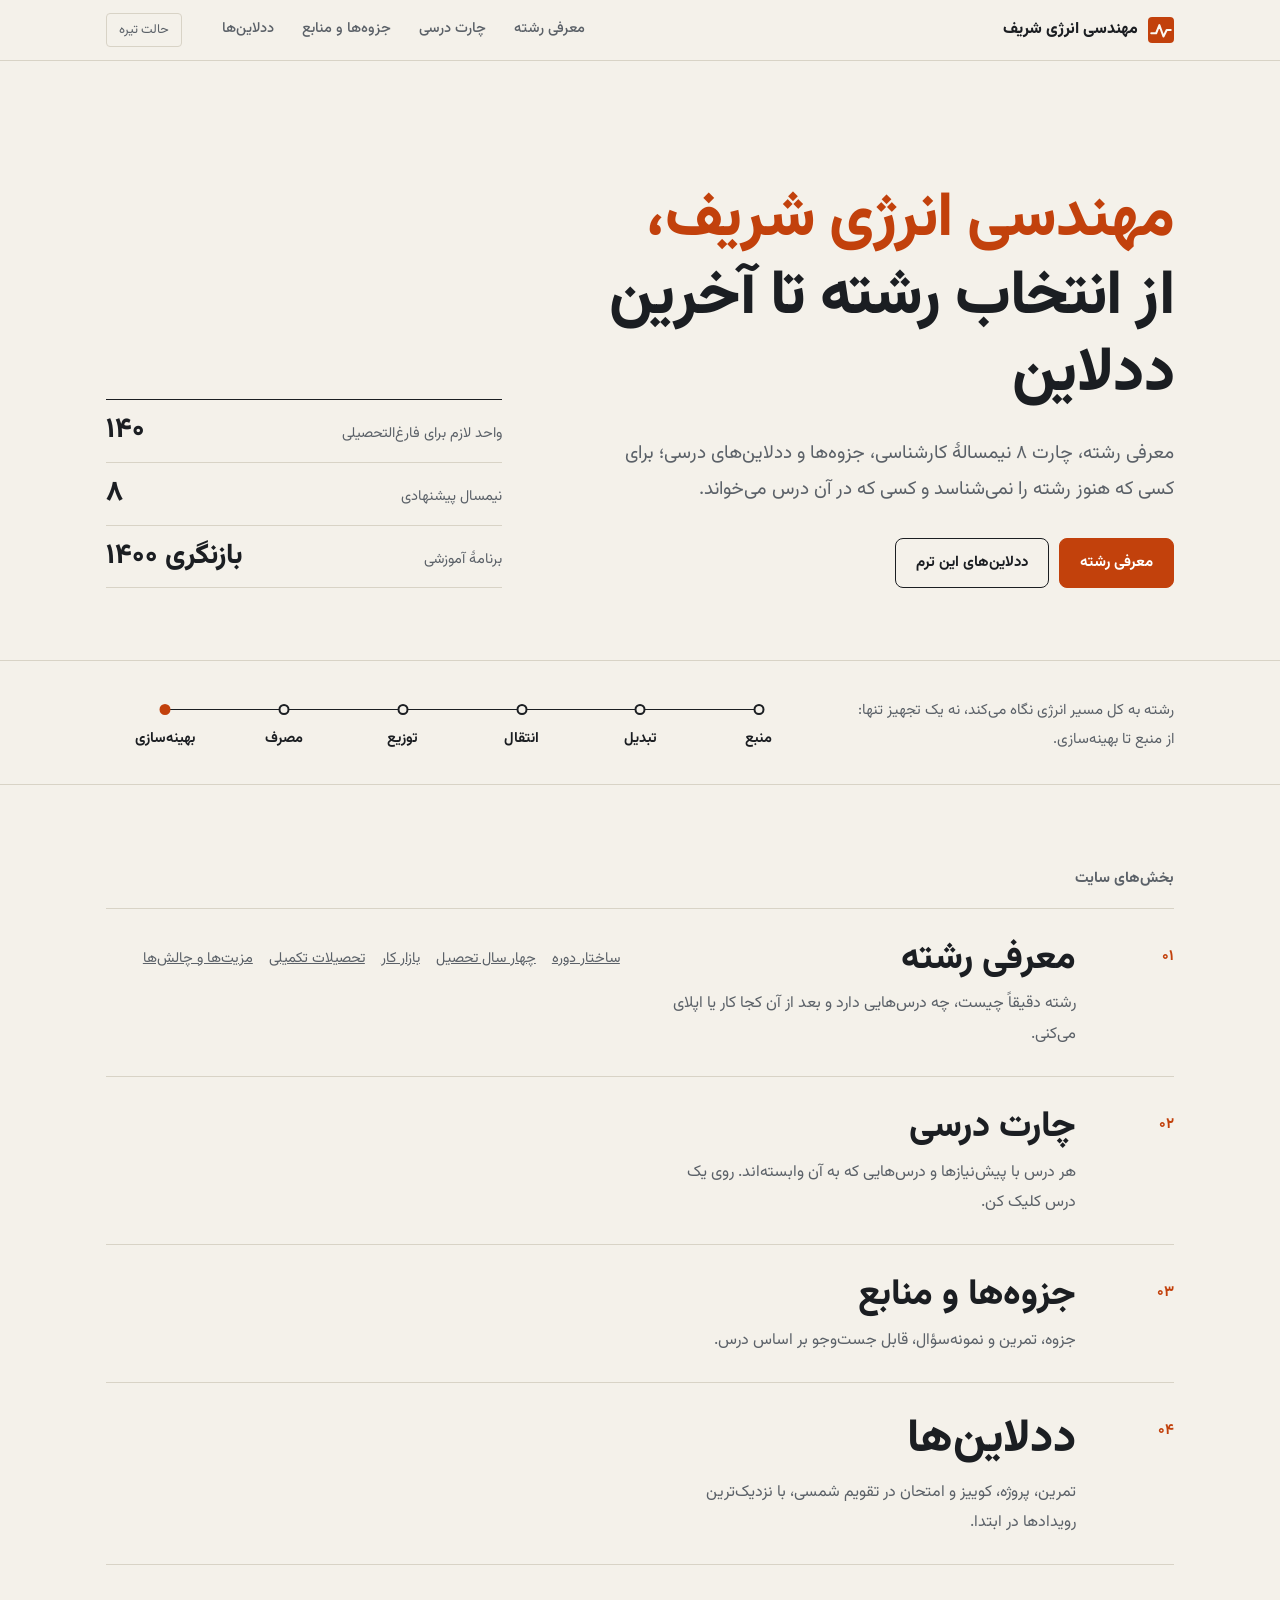
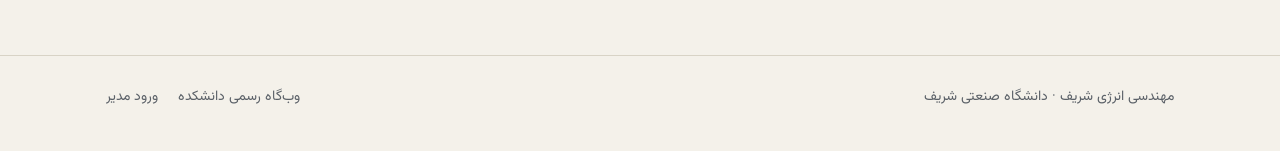
==== commit 68f8f243: "Add files via upload" ====
--- a/index.html
+++ b/index.html
@@ -1,343 +1,96 @@
-<!DOCTYPE html>
+<!doctype html>
 <html lang="fa" dir="rtl">
 <head>
-  <meta charset="utf-8">
-  <meta name="viewport" content="width=device-width, initial-scale=1">
-  <title>مهندسی انرژی شریف</title>
-  <link rel="icon" type="image/svg+xml" href="favicon.svg">
-  <meta name="description" content="مرکز معرفی رشته مهندسی انرژی دانشگاه صنعتی شریف، چارت درسی، منابع آموزشی و ددلاین‌های درسی.">
-  <link rel="preconnect" href="https://fonts.googleapis.com">
-  <link rel="preconnect" href="https://fonts.gstatic.com" crossorigin>
-  <link href="https://fonts.googleapis.com/css2?family=Vazirmatn:wght@400;500;600;700;800&display=swap" rel="stylesheet">
-  <style>
-    :root {
-      --bg: #07111f;
-      --panel: #101d30;
-      --panel2: #0d192a;
-      --line: #21324b;
-      --text: #eef4fb;
-      --muted: #9cafc8;
-      --accent: #35d6be;
-    }
-    * { box-sizing: border-box; }
-    html { scroll-behavior: smooth; }
-    body {
-      margin: 0;
-      background: var(--bg);
-      color: var(--text);
-      font-family: Vazirmatn, Tahoma, sans-serif;
-    }
-
-    /* ===== نوار بالا (اصلاح‌شده) ===== */
-    .top {
-      position: fixed;
-      inset: 0 0 auto;
-      height: 66px;
-      z-index: 20;
-      display: flex;
-      align-items: center;
-      justify-content: space-between;
-      padding: 0 5vw;
-      background: rgba(7, 17, 31, .78);
-      backdrop-filter: blur(18px);
-      border-bottom: 1px solid var(--line);
-    }
-    .brand {
-      color: var(--text);
-      text-decoration: none;
-      font-weight: 700;
-      font-size: 15px;
-      white-space: nowrap;
-    }
-    .brand span { color: var(--accent); }
-
-    .nav-links {
-      display: flex;
-      align-items: center;
-      gap: 6px;
-      list-style: none;
-      margin: 0;
-      padding: 0;
-    }
-    .nav-links a {
-      color: var(--text);
-      text-decoration: none;
-      border: 1px solid var(--line);
-      background: rgba(16, 29, 48, .85);
-      padding: 8px 13px;
-      border-radius: 10px;
-      font-size: 13px;
-      transition: .2s;
-      white-space: nowrap;
-    }
-    .nav-links a:hover {
-      color: var(--accent);
-      border-color: var(--accent);
-    }
-
-    /* ===== هیرو ===== */
-    .hero {
-      min-height: 100vh;
-      padding: 120px 8vw 70px;
-      display: flex;
-      align-items: center;
-      position: relative;
-      overflow: hidden;
-    }
-    .hero:before {
-      content: "";
-      position: absolute;
-      width: 600px;
-      height: 600px;
-      right: -140px;
-      top: 8%;
-      border-radius: 50%;
-      background: radial-gradient(circle, rgba(53, 214, 190, .2), transparent 68%);
-      animation: float 8s ease-in-out infinite;
-    }
-    .content { position: relative; z-index: 1; max-width: 1050px; }
-    .ey { color: var(--accent); font-weight: 800; margin-bottom: 16px; }
-    .hero h1 {
-      font-size: clamp(44px, 7vw, 82px);
-      line-height: 1.15;
-      margin: 0 0 20px;
-    }
-    .hero h1 span { color: var(--accent); }
-    .hero p {
-      color: var(--muted);
-      font-size: 18px;
-      line-height: 2;
-      max-width: 760px;
-    }
-    .actions {
-      display: flex;
-      gap: 12px;
-      flex-wrap: wrap;
-      margin-top: 30px;
-    }
-    .btn {
-      display: inline-flex;
-      padding: 13px 20px;
-      border-radius: 12px;
-      border: 1px solid var(--line);
-      text-decoration: none;
-      color: var(--text);
-      background: var(--panel);
-      transition: .25s;
-    }
-    .btn.primary {
-      background: var(--accent);
-      color: #06131c;
-      border-color: var(--accent);
-      font-weight: 800;
-    }
-    .btn:hover { transform: translateY(-4px); }
-
-    /* ===== بخش‌ها ===== */
-    .section {
-      padding: 85px 8vw;
-      border-top: 1px solid var(--line);
-    }
-    .inner { max-width: 1150px; margin: auto; }
-    .section h2 {
-      font-size: clamp(28px, 4vw, 48px);
-      margin: 0 0 12px;
-    }
-    .lead { color: var(--muted); line-height: 1.9; max-width: 800px; }
-
-    /* ===== کارت‌ها / میانبرهای پایین (اصلاح‌شده) ===== */
-    .cards {
-      display: grid;
-      grid-template-columns: repeat(3, 1fr);
-      gap: 18px;
-      margin-top: 30px;
-    }
-    .card {
-      background: linear-gradient(145deg, var(--panel), var(--panel2));
-      border: 1px solid var(--line);
-      border-radius: 18px;
-      padding: 25px;
-      min-height: 190px;
-      display: flex;
-      flex-direction: column;
-      transition: .3s;
-      text-decoration: none;
-      color: var(--text);
-    }
-    .card:hover {
-      transform: translateY(-7px);
-      border-color: rgba(53, 214, 190, .6);
-      box-shadow: 0 20px 60px rgba(0, 0, 0, .25);
-    }
-    .card .icon { font-size: 30px; margin-bottom: 14px; }
-    .card h3 { margin: 0 0 9px; }
-    .card p { margin: 0; color: var(--muted); line-height: 1.8; }
-    .card .arrow {
-      margin-top: auto;
-      padding-top: 16px;
-      color: var(--accent);
-      font-weight: 700;
-    }
-    .deadline-card {
-      border-color: rgba(53, 214, 190, .38);
-      background: linear-gradient(145deg, #102438, #0d1b2d);
-    }
-
-    .reveal { opacity: 0; transform: translateY(22px); transition: .7s; }
-    .reveal.visible { opacity: 1; transform: none; }
-
-    footer {
-      padding: 35px 8vw;
-      text-align: center;
-      color: var(--muted);
-      border-top: 1px solid var(--line);
-    }
-
-    @keyframes float {
-      50% { transform: translate(-20px, 20px) scale(1.08); }
-    }
-
-    /* ===== ریسپانسیو ===== */
-    @media (max-width: 850px) {
-      .cards { grid-template-columns: 1fr 1fr; }
-      .nav-links .optional { display: none; }
-    }
-    @media (max-width: 560px) {
-      .cards { grid-template-columns: 1fr; }
-      .hero { padding-inline: 6vw; }
-      .section { padding-inline: 6vw; }
-    }
-    @media (prefers-reduced-motion: reduce) {
-      html { scroll-behavior: auto; }
-      .reveal { transition: none; }
-      .hero:before { animation: none; }
-    }
-    @media (max-width: 700px) {
-      html, body { overflow-x: hidden; }
-      .top {
-        height: auto;
-        min-height: 58px;
-        padding: 8px 4vw;
-        gap: 8px;
-        flex-wrap: nowrap;
-      }
-      .brand { font-size: 12px; }
-      .nav-links {
-        gap: 5px;
-        overflow-x: auto;
-        scrollbar-width: none;
-        min-width: 0;
-      }
-      .nav-links::-webkit-scrollbar { display: none; }
-      .nav-links a { font-size: 10.5px; padding: 7px 8px; }
-      .hero {
-        min-height: 100svh;
-        padding: 105px 6vw 55px;
-        align-items: center;
-      }
-      .hero:before { width: 300px; height: 300px; right: -110px; top: 12%; }
-      .hero h1 { font-size: clamp(38px, 12vw, 58px); }
-      .hero p { font-size: 14px; line-height: 1.9; }
-      .actions { gap: 8px; margin-top: 22px; }
-      .btn { padding: 11px 13px; font-size: 12px; }
-      .section { padding: 58px 6vw; }
-      .section h2 { font-size: 28px; line-height: 1.45; }
-      .cards { grid-template-columns: 1fr; gap: 12px; margin-top: 20px; }
-      .card { min-height: 0; padding: 19px; }
-      .card p { font-size: 13px; line-height: 1.85; }
-      .card .icon { font-size: 25px; }
-      footer { padding: 25px 6vw; font-size: 11px; }
-    }
-  </style>
+<meta charset="utf-8">
+<meta name="viewport" content="width=device-width, initial-scale=1">
+<title>مهندسی انرژی شریف</title>
+<meta name="description" content="معرفی رشته مهندسی انرژی دانشگاه صنعتی شریف، چارت درسی، جزوه‌ها و ددلاین‌های درسی.">
+<link rel="icon" type="image/svg+xml" href="favicon.svg">
+<link rel="preconnect" href="https://fonts.googleapis.com">
+<link rel="preconnect" href="https://fonts.gstatic.com" crossorigin>
+<link href="https://fonts.googleapis.com/css2?family=Vazirmatn:wght@400;500;600;700;800&display=swap" rel="stylesheet">
+<script src="theme.js"></script>
+<link rel="stylesheet" href="style.css">
 </head>
 <body>
-  <nav class="top">
-    <a class="brand" href="index.html">مهندسی انرژی <span>شریف</span></a>
-    <div class="nav-links">
-      <a class="optional" href="intro.html">معرفی رشته</a>
-      <a href="chart.html">چارت درسی</a>
-      <a href="notes.html">جزوه‌ها و منابع</a>
-      <a href="deadlines.html">ددلاین‌ها</a>
-    </div>
-  </nav>
+<a class="skip" href="#main">پرش به محتوا</a>
+<header class="site-header">
+  <div class="bar">
+    <a class="brand" href="index.html"><svg viewBox="0 0 64 64" aria-hidden="true"><rect width="64" height="64" rx="10" fill="#C2410C"/><path d="M8 40h12l8-20 10 28 8-16h10" fill="none" stroke="#FBF9F4" stroke-width="5" stroke-linecap="round" stroke-linejoin="round"/></svg><span>مهندسی انرژی شریف</span></a>
+    <nav class="nav" aria-label="بخش‌های سایت"><a href="intro.html">معرفی رشته</a><a href="chart.html">چارت درسی</a><a href="notes.html">جزوه‌ها و منابع</a><a href="deadlines.html">ددلاین‌ها</a></nav>
+    <button id="themeBtn" class="theme-btn" type="button" aria-pressed="false">حالت تیره</button>
+  </div>
+</header>
 
-  <main>
-    <section class="hero">
-      <div class="content reveal visible">
-        <div class="ey">دانشگاه صنعتی شریف · کارشناسی مهندسی انرژی</div>
-        <h1>مهندسی انرژی<br><span>از اینجا شروع می‌شود.</span></h1>
-        <p>یک درگاه یکپارچه برای شناخت رشته، چارت درسی، منابع آموزشی و ددلاین‌های مهم دانشجویان.</p>
+<main id="main">
+  <section class="hero">
+    <div class="wrap hero-grid">
+      <div>
+        <h1><em>مهندسی انرژی شریف،</em><br>از انتخاب رشته تا آخرین ددلاین</h1>
+        <p class="lead">معرفی رشته، چارت ۸ نیمسالهٔ کارشناسی، جزوه‌ها و ددلاین‌های درسی؛ برای کسی که هنوز رشته را نمی‌شناسد و کسی که در آن درس می‌خواند.</p>
         <div class="actions">
-          <a class="btn primary" href="intro.html">معرفی رشته ←</a>
-          <a class="btn" href="chart.html">مشاهده چارت درسی</a>
-          <a class="btn" href="deadlines.html">مشاهده ددلاین‌ها</a>
+          <a class="btn primary" href="intro.html">معرفی رشته</a>
+          <a class="btn" href="deadlines.html">ددلاین‌های این ترم</a>
         </div>
       </div>
-    </section>
+      <dl class="facts">
+        <div><dt>واحد لازم برای فارغ‌التحصیلی</dt><dd>۱۴۰</dd></div>
+        <div><dt>نیمسال پیشنهادی</dt><dd>۸</dd></div>
+        <div><dt>برنامهٔ آموزشی</dt><dd>بازنگری ۱۴۰۰</dd></div>
+      </dl>
+    </div>
+  </section>
 
-    <section class="section">
-      <div class="inner">
-        <div class="ey reveal">بخش‌های سایت</div>
-        <h2 class="reveal">همه‌چیز یکجا، با طراحی یکپارچه</h2>
-        <div class="cards">
-          <a class="card reveal" href="intro.html">
-            <div class="icon">◈</div>
-            <h3>معرفی رشته</h3>
-            <p>ماهیت رشته، ساختار دوره، مهارت‌ها، بازار کار و تحصیلات تکمیلی.</p>
-            <div class="arrow">ورود ←</div>
-          </a>
-          <a class="card reveal" href="chart.html">
-            <div class="icon">⌘</div>
-            <h3>چارت درسی</h3>
-            <p>۸ نیمسال با روابط پیش‌نیاز و هایلایت تعاملی.</p>
-            <div class="arrow">مشاهده ←</div>
-          </a>
-          <a class="card reveal deadline-card" href="deadlines.html">
-            <div class="icon">⏱</div>
-            <h3>ددلاین‌های درسی</h3>
-            <p>تمرین‌ها، پروژه‌ها، کوییزها و سایر کارهای دارای مهلت؛ مرتب‌شده بر اساس نزدیک‌ترین ددلاین.</p>
-            <div class="arrow">مشاهده ددلاین‌ها ←</div>
-          </a>
-          <a class="card reveal" href="notes.html">
-            <div class="icon">▤</div>
-            <h3>جزوه‌ها و منابع</h3>
-            <p>جزوه‌ها، تمرین‌ها، نمونه‌سؤال‌ها و منابع منتخب درسی.</p>
-            <div class="arrow">مشاهده ←</div>
-          </a>
-          <a class="card reveal" href="intro.html#roadmap-extra">
-            <div class="icon">↗</div>
-            <h3>مسیر تحصیلی</h3>
-            <p>نقشه راه پیشنهادی از سال اول تا پروژه و اپلای.</p>
-            <div class="arrow">مشاهده ←</div>
-          </a>
-          <a class="card reveal" href="intro.html#s14">
-            <div class="icon">▣</div>
-            <h3>بازار کار</h3>
-            <p>حوزه‌های صنعتی و حرفه‌ای مرتبط با مهندسی انرژی.</p>
-            <div class="arrow">مشاهده ←</div>
-          </a>
-          <a class="card reveal" href="intro.html#s15">
-            <div class="icon">◎</div>
-            <h3>تحصیلات تکمیلی</h3>
-            <p>مسیرهای بین‌رشته‌ای و گزینه‌های ادامه تحصیل.</p>
-            <div class="arrow">مشاهده ←</div>
-          </a>
-          <a class="card reveal" href="intro.html#faq-extra">
-            <div class="icon">?</div>
-            <h3>سؤالات متداول</h3>
-            <p>پاسخ به پرسش‌های مهم پیش از انتخاب رشته.</p>
-            <div class="arrow">مشاهده ←</div>
-          </a>
-        </div>
-      </div>
-    </section>
-  </main>
+  <section class="chain-band" aria-label="زنجیرهٔ انرژی">
+    <div class="wrap">
+      <p>رشته به کل مسیر انرژی نگاه می‌کند، نه یک تجهیز تنها: از منبع تا بهینه‌سازی.</p>
+      <ol class="chain">
+        <li>منبع</li><li>تبدیل</li><li>انتقال</li><li>توزیع</li><li>مصرف</li><li>بهینه‌سازی</li>
+      </ol>
+    </div>
+  </section>
 
-  <footer>مهندسی انرژی شریف · دانشگاه صنعتی شریف</footer>
+  <section class="toc">
+    <div class="wrap">
+      <h2>بخش‌های سایت</h2>
+      <article class="toc-row">
+        <span class="no">۰۱</span>
+        <div><h3><a href="intro.html">معرفی رشته</a></h3><p>رشته دقیقاً چیست، چه درس‌هایی دارد و بعد از آن کجا کار یا اپلای می‌کنی.</p></div>
+        <div class="side"><ul>
+          <li><a href="intro.html#s4">ساختار دوره</a></li>
+          <li><a href="intro.html#s5">چهار سال تحصیل</a></li>
+          <li><a href="intro.html#s14">بازار کار</a></li>
+          <li><a href="intro.html#s15">تحصیلات تکمیلی</a></li>
+          <li><a href="intro.html#s16">مزیت‌ها و چالش‌ها</a></li>
+        </ul></div>
+      </article>
+      <article class="toc-row">
+        <span class="no">۰۲</span>
+        <div><h3><a href="chart.html">چارت درسی</a></h3><p>هر درس با پیش‌نیازها و درس‌هایی که به آن وابسته‌اند. روی یک درس کلیک کن.</p></div>
+        <div class="side"></div>
+      </article>
+      <article class="toc-row">
+        <span class="no">۰۳</span>
+        <div><h3><a href="notes.html">جزوه‌ها و منابع</a></h3><p>جزوه، تمرین و نمونه‌سؤال، قابل جست‌وجو بر اساس درس.</p></div>
+        <div class="side"></div>
+      </article>
+      <article class="toc-row major">
+        <span class="no">۰۴</span>
+        <div><h3><a href="deadlines.html">ددلاین‌ها</a></h3><p>تمرین، پروژه، کوییز و امتحان در تقویم شمسی، با نزدیک‌ترین رویدادها در ابتدا.</p></div>
+        <div class="side"></div>
+      </article>
+    </div>
+  </section>
+</main>
 
-  <script>
-    const io = new IntersectionObserver(es => es.forEach(e => e.isIntersecting && e.target.classList.add('visible')), { threshold: .12 });
-    document.querySelectorAll('.reveal').forEach(x => io.observe(x));
-  </script>
+<footer class="site-footer">
+  <div class="wrap">
+    <span>مهندسی انرژی شریف · دانشگاه صنعتی شریف</span>
+    <nav aria-label="پیوندهای پایین صفحه">
+      <a href="https://energy.sharif.ir" target="_blank" rel="noopener">وب‌گاه رسمی دانشکده</a>
+      <a href="admin.html">ورود مدیر</a>
+    </nav>
+  </div>
+</footer>
 </body>
-</html>+</html>
--- a/style.css
+++ b/style.css
@@ -0,0 +1,541 @@
+/* ==========================================================
+   مهندسی انرژی شریف — سیستم طراحی مشترک
+   جهت: سند فنی/ویراستاری روی کاغذ گرم، یک رنگ تأکید (آجری)
+   فونت: وزیرمتن — طراحی‌شده برای فارسی، با ارقام فارسی درست
+   انحنا: فقط دو اندازه (۴ و ۸ پیکسل). سایه: فقط برای منوی بازشو.
+   ========================================================== */
+
+:root {
+  --bg: #F4F1EA;
+  --surface: #FBF9F4;
+  --ink: #1B1E22;
+  --muted: #5B6168;
+  --rule: #D8D3C6;
+  --rule-strong: #1B1E22;
+  --accent: #C2410C;
+  --accent-ink: #FFFFFF;
+  --accent-soft: #F3E1D6;
+
+  --k-exam: #B42318;
+  --k-quiz: #8A5A00;
+  --k-assign: #1F5F8B;
+
+  --c-pa-bg: #E7EEE4; --c-pa-bd: #5C7A52; --c-pa-tx: #2F4429;
+  --c-as-bg: #E4EBF3; --c-as-bd: #4B6E96; --c-as-tx: #243D5C;
+  --c-an-bg: #F3EAD7; --c-an-bd: #A3772B; --c-an-tx: #5C4210;
+  --c-om-bg: #ECE9E2; --c-om-bd: #8A857A; --c-om-tx: #3C3A35;
+  --c-sa-bg: #F4E3DA; --c-sa-bd: #B5532A; --c-sa-tx: #6A2C10;
+  --edge: #8A857A;
+  --pre: #1F5F8B;
+  --dep: #C2410C;
+
+  --r1: 4px;
+  --r2: 8px;
+  --wrap: 1180px;
+  --pad: clamp(18px, 5vw, 56px);
+  --header-h: 60px;
+}
+
+:root[data-theme="dark"] {
+  --bg: #14161A;
+  --surface: #1B1E23;
+  --ink: #ECE8DF;
+  --muted: #A29E94;
+  --rule: #2D3138;
+  --rule-strong: #ECE8DF;
+  --accent: #FF8A4C;
+  --accent-ink: #1A0E06;
+  --accent-soft: #3A2417;
+
+  --k-exam: #FF8F80;
+  --k-quiz: #E8B04B;
+  --k-assign: #7DB7E0;
+
+  --c-pa-bg: #1F2A1D; --c-pa-bd: #7FA172; --c-pa-tx: #CFE3C7;
+  --c-as-bg: #1B2633; --c-as-bd: #6F98C4; --c-as-tx: #CFE0F2;
+  --c-an-bg: #2E2616; --c-an-bd: #C79A47; --c-an-tx: #F0DDB4;
+  --c-om-bg: #25252A; --c-om-bd: #8A877E; --c-om-tx: #D8D4CA;
+  --c-sa-bg: #33201A; --c-sa-bd: #E07A4B; --c-sa-tx: #F6D3C2;
+  --edge: #6E6B63;
+  --pre: #7DB7E0;
+  --dep: #FF8A4C;
+}
+
+*, *::before, *::after { box-sizing: border-box; }
+html { scroll-behavior: smooth; -webkit-text-size-adjust: 100%; }
+body {
+  margin: 0;
+  background: var(--bg);
+  color: var(--ink);
+  font-family: Vazirmatn, Tahoma, sans-serif;
+  font-size: 16px;
+  line-height: 1.9;
+  overflow-x: hidden;
+}
+h1, h2, h3, h4, p, ul, ol { margin: 0; }
+ul, ol { padding: 0; list-style: none; }
+a { color: inherit; }
+img { max-width: 100%; }
+:focus-visible { outline: 2px solid var(--accent); outline-offset: 3px; border-radius: var(--r1); }
+[hidden] { display: none !important; }
+.hidden { display: none !important; }
+.sr-only { position: absolute; width: 1px; height: 1px; overflow: hidden; clip: rect(0 0 0 0); white-space: nowrap; }
+
+.skip {
+  position: absolute; inset-inline-start: 12px; top: -60px; z-index: 200;
+  background: var(--ink); color: var(--bg); padding: 8px 14px; border-radius: var(--r1);
+}
+.skip:focus { top: 10px; }
+
+.wrap { max-width: var(--wrap); margin-inline: auto; padding-inline: var(--pad); }
+
+/* ---------- نوار بالا ---------- */
+.site-header {
+  position: sticky; top: 0; z-index: 100;
+  background: var(--bg);
+  border-bottom: 1px solid var(--rule);
+}
+.bar {
+  max-width: var(--wrap); margin-inline: auto; padding-inline: var(--pad);
+  min-height: var(--header-h);
+  display: flex; align-items: center; gap: 28px;
+}
+.brand {
+  display: inline-flex; align-items: center; gap: 10px;
+  font-weight: 800; font-size: 16px; text-decoration: none; white-space: nowrap;
+}
+.brand svg { width: 26px; height: 26px; flex: none; }
+.nav { display: flex; gap: 4px; margin-inline-start: auto; }
+.nav a {
+  text-decoration: none; color: var(--muted); font-size: 14.5px; font-weight: 500;
+  padding: 6px 12px; border-bottom: 2px solid transparent; white-space: nowrap;
+}
+.nav a:hover { color: var(--ink); }
+.nav a[aria-current="page"] { color: var(--ink); border-bottom-color: var(--accent); font-weight: 700; }
+.theme-btn {
+  font: inherit; font-size: 13px; color: var(--muted); background: none; cursor: pointer;
+  border: 1px solid var(--rule); border-radius: var(--r1); padding: 4px 12px;
+}
+.theme-btn:hover { color: var(--ink); border-color: var(--ink); }
+
+@media (max-width: 760px) {
+  .bar { flex-wrap: wrap; gap: 0 12px; padding-block: 8px 0; }
+  .theme-btn { margin-inline-start: auto; }
+  .nav {
+    order: 3; width: 100%; margin: 0 calc(var(--pad) * -1); padding-inline: calc(var(--pad) - 9px);
+    overflow-x: auto; scrollbar-width: none;
+  }
+  .nav::-webkit-scrollbar { display: none; }
+  .nav a { padding: 10px 9px; font-size: 14px; }
+}
+
+/* ---------- دکمه و فرم ---------- */
+.btn {
+  display: inline-flex; align-items: center; justify-content: center; gap: 8px;
+  font: inherit; font-size: 15px; font-weight: 700; text-decoration: none; cursor: pointer;
+  padding: 10px 20px; border-radius: var(--r2);
+  background: transparent; color: var(--ink); border: 1px solid var(--rule-strong);
+}
+.btn:hover { background: var(--ink); color: var(--bg); }
+.btn.primary { background: var(--accent); color: var(--accent-ink); border-color: var(--accent); }
+.btn.primary:hover { filter: brightness(.92); background: var(--accent); color: var(--accent-ink); }
+.btn.small { font-size: 13px; padding: 6px 12px; }
+
+input, select, textarea {
+  width: 100%; font: inherit; font-size: 15px; color: var(--ink);
+  background: var(--surface); border: 1px solid var(--rule); border-radius: var(--r2);
+  padding: 10px 12px;
+}
+input::placeholder, textarea::placeholder { color: var(--muted); opacity: .8; }
+input:focus, select:focus, textarea:focus { outline: 2px solid var(--accent); outline-offset: 1px; border-color: var(--accent); }
+
+.tag {
+  display: inline-block; font-size: 12.5px; font-weight: 700; line-height: 1.6;
+  padding: 1px 9px; border-radius: var(--r1);
+  color: var(--tc, var(--muted));
+  background: color-mix(in srgb, var(--tc, var(--muted)) 13%, var(--surface));
+}
+.tag.exam { --tc: var(--k-exam); }
+.tag.quiz { --tc: var(--k-quiz); }
+.tag.assignment { --tc: var(--k-assign); }
+
+.kicker { font-size: 14px; font-weight: 700; color: var(--accent); margin-bottom: 10px; }
+.muted { color: var(--muted); }
+
+/* ---------- سربرگ صفحه‌های داخلی ---------- */
+.page-head { padding-block: clamp(36px, 7vw, 72px) 28px; border-bottom: 1px solid var(--rule-strong); }
+.page-head h1 { font-size: clamp(30px, 5vw, 52px); line-height: 1.3; font-weight: 800; max-width: 22ch; }
+.page-head p { color: var(--muted); max-width: 62ch; margin-top: 14px; font-size: 17px; }
+
+.site-footer { margin-top: 90px; border-top: 1px solid var(--rule); padding-block: 28px 40px; color: var(--muted); font-size: 14px; }
+.site-footer .wrap { display: flex; flex-wrap: wrap; gap: 8px 24px; justify-content: space-between; }
+.site-footer a { text-decoration: none; }
+.site-footer a:hover { color: var(--ink); text-decoration: underline; }
+.site-footer nav { display: flex; gap: 20px; flex-wrap: wrap; }
+
+/* ==========================================================
+   صفحهٔ اصلی
+   ========================================================== */
+.hero { padding-block: clamp(48px, 10vw, 120px) clamp(40px, 7vw, 72px); }
+.hero-grid { display: grid; grid-template-columns: minmax(0, 1.5fr) minmax(0, 1fr); gap: clamp(28px, 6vw, 80px); align-items: end; }
+.hero h1 { font-size: clamp(34px, 5vw, 62px); line-height: 1.25; text-wrap: balance; font-weight: 800; letter-spacing: -.01em; }
+.hero h1 em { font-style: normal; color: var(--accent); }
+.hero .lead { margin-top: 22px; font-size: clamp(16px, 1.7vw, 19px); color: var(--muted); max-width: 52ch; }
+.hero .actions { display: flex; flex-wrap: wrap; gap: 10px; margin-top: 30px; }
+
+.facts { border-top: 1px solid var(--rule-strong); }
+.facts div { display: flex; align-items: baseline; justify-content: space-between; gap: 16px; padding: 14px 0; border-bottom: 1px solid var(--rule); }
+.facts dt { color: var(--muted); font-size: 14.5px; }
+.facts dd { margin: 0; font-size: 28px; font-weight: 800; line-height: 1.2; }
+.facts { margin: 0; }
+@media (max-width: 820px) { .hero-grid { grid-template-columns: 1fr; } }
+
+/* نقش اصلی سایت: زنجیرهٔ انرژی */
+.chain { display: flex; align-items: flex-start; list-style: none; margin: 0; padding: 0; }
+.chain li { flex: 1; position: relative; text-align: center; font-weight: 700; font-size: 14.5px; padding-top: 26px; min-width: 0; }
+.chain li::before {
+  content: ""; position: absolute; top: 5px; inset-inline-start: 50%; width: 11px; height: 11px;
+  transform: translateX(50%); background: var(--bg); border: 2px solid var(--ink); border-radius: 50%; z-index: 1;
+}
+[dir="rtl"] .chain li::before { transform: translateX(50%); }
+.chain li::after { content: ""; position: absolute; top: 10px; inset-inline: 0; height: 1px; background: var(--ink); }
+.chain li:first-child::after { inset-inline-start: 50%; }
+.chain li:last-child::after { inset-inline-end: 50%; }
+.chain li:last-child::before { background: var(--accent); border-color: var(--accent); }
+.chain-band { border-top: 1px solid var(--rule); border-bottom: 1px solid var(--rule); padding-block: 36px 30px; }
+.chain-band .wrap { display: grid; grid-template-columns: minmax(0, 1fr) minmax(0, 2.2fr); gap: 32px; align-items: center; }
+.chain-band p { color: var(--muted); font-size: 15px; }
+@media (max-width: 760px) {
+  .chain-band .wrap { grid-template-columns: 1fr; gap: 20px; }
+  .chain li { font-size: 12.5px; }
+}
+
+.toc { padding-block: clamp(44px, 7vw, 80px) 0; }
+.toc h2 { font-size: 15px; font-weight: 700; color: var(--muted); margin-bottom: 14px; }
+.toc-row {
+  display: grid; grid-template-columns: 70px minmax(0, 1fr) minmax(0, 1.2fr); gap: 12px 28px; align-items: start;
+  padding-block: 26px; border-top: 1px solid var(--rule);
+}
+.toc-row:last-child { border-bottom: 1px solid var(--rule); }
+.toc-row .no { font-size: 15px; font-weight: 700; color: var(--accent); padding-top: 8px; }
+.toc-row h3 { font-size: clamp(24px, 3.2vw, 36px); line-height: 1.35; font-weight: 800; }
+.toc-row h3 a { text-decoration: none; }
+.toc-row h3 a:hover { text-decoration: underline; text-decoration-thickness: 2px; text-underline-offset: 6px; text-decoration-color: var(--accent); }
+.toc-row p { color: var(--muted); margin-top: 6px; max-width: 46ch; }
+.toc-row ul { display: flex; flex-wrap: wrap; gap: 4px 16px; padding-top: 10px; font-size: 14.5px; }
+.toc-row ul a { color: var(--muted); }
+.toc-row ul a:hover { color: var(--accent); }
+.toc-row.major h3 { font-size: clamp(28px, 4vw, 46px); }
+@media (max-width: 760px) {
+  .toc-row { grid-template-columns: 40px minmax(0, 1fr); }
+  .toc-row .side { grid-column: 2; }
+  .toc-row ul { padding-top: 0; }
+}
+
+/* ==========================================================
+   معرفی رشته (مقالهٔ بلند با فهرست کناری)
+   ========================================================== */
+.article { display: grid; grid-template-columns: 250px minmax(0, 1fr); gap: clamp(28px, 5vw, 72px); align-items: start; padding-top: 36px; }
+.side-toc { position: sticky; top: calc(var(--header-h) + 24px); max-height: calc(100vh - var(--header-h) - 48px); overflow: auto; font-size: 14px; scrollbar-width: thin; }
+.side-toc h2 { font-size: 13px; font-weight: 700; color: var(--muted); margin-bottom: 8px; }
+.side-toc ol { border-inline-start: 1px solid var(--rule); }
+.side-toc a { display: block; padding: 4px 14px; margin-inline-start: -1px; border-inline-start: 2px solid transparent; color: var(--muted); text-decoration: none; line-height: 1.6; }
+.side-toc a:hover { color: var(--ink); }
+.side-toc a.active { color: var(--ink); font-weight: 700; border-inline-start-color: var(--accent); }
+.toc-mobile { display: none; }
+@media (max-width: 980px) {
+  .article { grid-template-columns: 1fr; padding-top: 20px; }
+  .side-toc { display: none; }
+  .toc-mobile {
+    display: block; position: sticky; top: var(--header-h); z-index: 50; background: var(--bg);
+    border-bottom: 1px solid var(--rule); margin-inline: calc(var(--pad) * -1); padding-inline: var(--pad);
+  }
+  .toc-mobile summary { cursor: pointer; padding: 12px 0; font-weight: 700; font-size: 14.5px; list-style: none; }
+  .toc-mobile summary::-webkit-details-marker { display: none; }
+  .toc-mobile summary::after { content: "+"; float: inline-end; color: var(--accent); font-weight: 800; }
+  .toc-mobile[open] summary::after { content: "−"; }
+  .toc-mobile ol { max-height: 55vh; overflow: auto; padding-bottom: 12px; font-size: 14.5px; }
+  .toc-mobile a { display: block; padding: 6px 0; text-decoration: none; color: var(--muted); }
+}
+@media (max-width: 760px) { .toc-mobile { top: 96px; } }
+
+.slide { padding-block: clamp(40px, 6vw, 72px); border-top: 1px solid var(--rule); scroll-margin-top: calc(var(--header-h) + 8px); }
+.slide:first-child { border-top: 0; padding-top: 0; }
+@media (max-width: 980px) { .slide { scroll-margin-top: 110px; } }
+.slide .kicker { margin-bottom: 8px; }
+.slide .kicker .num { color: var(--accent); font-weight: 800; margin-inline-end: 8px; }
+.title { font-size: clamp(27px, 3.6vw, 42px); font-weight: 800; line-height: 1.4; margin-bottom: 22px; max-width: 24ch; }
+p.subtitle { color: var(--muted); font-size: clamp(16px, 1.5vw, 18px); max-width: 60ch; }
+
+.cover .sharif { font-size: 15px; color: var(--muted); margin-bottom: 16px; }
+.cover .title { font-size: clamp(44px, 8vw, 92px); line-height: 1.12; max-width: none; margin-bottom: 18px; }
+.cover .chips { margin-top: 28px; }
+
+.grid-2, .grid-3, .grid-4, .two-col-list { display: grid; gap: 18px; margin-top: 6px; }
+.grid-2, .two-col-list { grid-template-columns: repeat(2, minmax(0, 1fr)); }
+.grid-3 { grid-template-columns: repeat(3, minmax(0, 1fr)); }
+.grid-4 { grid-template-columns: repeat(4, minmax(0, 1fr)); }
+@media (max-width: 1100px) { .grid-4 { grid-template-columns: repeat(2, minmax(0, 1fr)); } .grid-3 { grid-template-columns: repeat(2, minmax(0, 1fr)); } }
+@media (max-width: 700px) { .grid-2, .grid-3, .grid-4, .two-col-list { grid-template-columns: 1fr; } }
+
+.card { background: var(--surface); border: 1px solid var(--rule); border-radius: var(--r2); padding: 24px; }
+.card h3 { font-size: 18px; font-weight: 700; line-height: 1.6; margin-bottom: 12px; }
+.card h3.accent { color: var(--ink); }
+.card-text { color: var(--muted); font-size: 15px; line-height: 1.9; }
+.card .list + .list, .grid-3 .list { margin-top: 0; }
+
+.list { display: flex; flex-direction: column; gap: 9px; }
+.list li { color: var(--muted); font-size: 15px; line-height: 1.85; padding-inline-start: 18px; position: relative; }
+.list li::before { content: ""; position: absolute; inset-inline-start: 0; top: 12px; width: 7px; height: 2px; background: var(--accent); }
+.list li b { color: var(--ink); font-weight: 700; }
+
+.chips { display: flex; flex-wrap: wrap; gap: 8px; }
+.chip { border: 1px solid var(--rule-strong); font-size: 14px; font-weight: 600; padding: 4px 14px; border-radius: var(--r1); background: transparent; }
+
+.note { margin-top: 24px; color: var(--muted); font-size: 14.5px; max-width: 70ch; }
+.card .note { margin-top: 16px; }
+
+/* اعداد بدون کادر، جدا با خط */
+.stat-row { display: grid; grid-template-columns: repeat(4, minmax(0, 1fr)); border-top: 1px solid var(--rule-strong); margin-top: 6px; }
+.stat { padding: 20px 0 18px; padding-inline-end: 20px; border-inline-end: 1px solid var(--rule); }
+.stat + .stat { padding-inline-start: 20px; }
+.stat:last-child { border-inline-end: 0; }
+.stat .n { font-size: clamp(34px, 4.6vw, 54px); font-weight: 800; line-height: 1.2; }
+.stat .l { font-size: 14px; color: var(--muted); margin-top: 6px; }
+@media (max-width: 760px) {
+  .stat-row { grid-template-columns: 1fr 1fr; }
+  .stat:nth-child(2) { border-inline-end: 0; }
+  .stat:nth-child(n+3) { border-top: 1px solid var(--rule); }
+  .stat:nth-child(3) { padding-inline-start: 0; }
+}
+
+.formula { display: flex; flex-wrap: wrap; align-items: baseline; gap: 6px 14px; margin-top: 4px; }
+.formula .term { font-size: 18px; font-weight: 800; }
+.formula .plus { color: var(--accent); font-weight: 800; }
+
+/* ترم‌ها: ستون‌های بدون کادر با خط ضخیم بالا */
+.semester-head { display: flex; align-items: baseline; justify-content: space-between; margin-bottom: 14px; padding-bottom: 10px; border-bottom: 1px solid var(--rule); }
+.semester-head h3 { font-size: 20px; font-weight: 800; margin: 0; }
+.semester-head span { color: var(--accent); font-size: 14px; font-weight: 700; }
+#s5 .card, #s6 .card, #s7 .card, #s8 .card { background: transparent; border: 0; border-top: 3px solid var(--ink); border-radius: 0; padding: 16px 0 0; }
+
+/* بازار کار: بلوک‌های بدون کادر */
+.sector { border-top: 1px solid var(--rule-strong); padding-top: 14px; }
+.sector h4 { font-size: 17px; font-weight: 800; line-height: 1.6; margin-bottom: 6px; }
+.sector p { color: var(--muted); font-size: 14.5px; line-height: 1.9; }
+
+/* فهرست خودسنجی */
+.check-item { display: flex; align-items: flex-start; gap: 16px; padding: 14px 0; border-bottom: 1px solid var(--rule); }
+.check-item:last-child { border-bottom: 0; }
+.check-item .tick { flex: none; min-width: 28px; font-weight: 800; color: var(--accent); font-size: 20px; line-height: 1.5; }
+.check-item p { font-size: 18px; font-weight: 500; }
+
+a.src-link { color: var(--accent); font-weight: 700; }
+
+/* جمع‌بندی: زنجیره در مقیاس بزرگ */
+#s18 .chain { margin-block: 18px 8px; }
+#s18 .chain li { font-size: clamp(13px, 1.7vw, 18px); }
+
+/* ==========================================================
+   چارت درسی
+   ========================================================== */
+.chart-tools { display: flex; flex-wrap: wrap; gap: 14px 28px; align-items: center; justify-content: space-between; padding-block: 18px; }
+.legend { display: flex; flex-wrap: wrap; gap: 8px 18px; font-size: 13.5px; }
+.legend span { display: inline-flex; align-items: center; gap: 7px; }
+.swatch { width: 14px; height: 14px; border-radius: 3px; border: 1.5px solid; display: inline-block; }
+.hint { font-size: 13.5px; color: var(--muted); }
+.hint b { font-weight: 700; }
+.hint .p { color: var(--pre); } .hint .d { color: var(--dep); }
+.chart-frame { border: 1px solid var(--rule); border-radius: var(--r2); background: var(--surface); }
+.chart-outer { overflow: auto; max-height: calc(100vh - var(--header-h) - 150px); min-height: 420px; padding: 14px; }
+.chart { position: relative; width: max-content; }
+svg#arrows { position: absolute; top: 0; right: 0; z-index: 5; pointer-events: none; }
+.chart .grid { display: grid; grid-template-columns: repeat(8, 178px); column-gap: 26px; grid-template-rows: 56px repeat(27, minmax(48px, auto)); row-gap: 7px; position: relative; z-index: 2; }
+.sem-head {
+  grid-row: 1; position: sticky; top: 0; z-index: 8; background: var(--ink); color: var(--bg);
+  border-radius: var(--r1); display: flex; flex-direction: column; align-items: center; justify-content: center;
+  font-size: 13px; font-weight: 700; text-align: center; line-height: 1.45; }
+.sem-head small { font-weight: 400; font-size: 11px; opacity: .85; }
+.course {
+  border-radius: var(--r1); border: 1.4px solid; padding: 5px 8px; font-size: 12px; line-height: 1.4;
+  display: flex; flex-direction: column; justify-content: center; align-self: stretch; cursor: pointer;
+  transition: opacity .15s, box-shadow .15s; position: relative;
+}
+.course .name { font-weight: 600; }
+.course .units { font-size: 10.5px; opacity: .8; margin-top: 1px; }
+.cat-pa { background: var(--c-pa-bg); border-color: var(--c-pa-bd); color: var(--c-pa-tx); }
+.cat-as { background: var(--c-as-bg); border-color: var(--c-as-bd); color: var(--c-as-tx); }
+.cat-an { background: var(--c-an-bg); border-color: var(--c-an-bd); color: var(--c-an-tx); }
+.cat-om { background: var(--c-om-bg); border-color: var(--c-om-bd); color: var(--c-om-tx); }
+.cat-sa { background: var(--c-sa-bg); border-color: var(--c-sa-bd); color: var(--c-sa-tx); }
+.swatch.cat-pa { background: var(--c-pa-bg); border-color: var(--c-pa-bd); }
+.swatch.cat-as { background: var(--c-as-bg); border-color: var(--c-as-bd); }
+.swatch.cat-an { background: var(--c-an-bg); border-color: var(--c-an-bd); }
+.swatch.cat-om { background: var(--c-om-bg); border-color: var(--c-om-bd); }
+.swatch.cat-sa { background: var(--c-sa-bg); border-color: var(--c-sa-bd); }
+.grid.dim-mode .course { opacity: .2; }
+.grid.dim-mode .course.hl-self, .grid.dim-mode .course.hl-pre, .grid.dim-mode .course.hl-dep { opacity: 1; }
+.course.hl-self { box-shadow: 0 0 0 2px var(--ink); }
+.course.hl-pre { box-shadow: 0 0 0 2px var(--pre); }
+.course.hl-dep { box-shadow: 0 0 0 2px var(--dep); }
+.edge { fill: none; stroke: var(--edge); stroke-width: 1.3; opacity: .55; }
+.edge.pre { stroke: var(--pre); stroke-width: 2; opacity: 1; }
+.edge.dep { stroke: var(--dep); stroke-width: 2; opacity: 1; }
+.ah { fill: none; stroke: var(--edge); stroke-width: 1.6; stroke-linecap: round; stroke-linejoin: round; }
+.chart-note { font-size: 13.5px; color: var(--muted); max-width: 72ch; margin-top: 18px; }
+.scroll-hint { display: none; font-size: 13px; color: var(--muted); padding-bottom: 8px; }
+@media (max-width: 760px) { .scroll-hint { display: block; } .chart-outer { max-height: 70vh; } }
+
+/* ==========================================================
+   ددلاین‌ها و منابع
+   ========================================================== */
+.tools { display: grid; grid-template-columns: minmax(180px, 1fr) 190px 190px; gap: 10px; padding-top: 24px; }
+.tools.two { grid-template-columns: minmax(180px, 1fr) 220px; }
+@media (max-width: 700px) { .tools, .tools.two { grid-template-columns: 1fr; } }
+.status { color: var(--muted); font-size: 14px; margin: 14px 0; min-height: 1.9em; }
+.viewbar { display: flex; flex-wrap: wrap; gap: 12px 24px; align-items: center; justify-content: space-between; margin-top: 18px; }
+.seg { display: inline-flex; border: 1px solid var(--rule-strong); border-radius: var(--r2); overflow: hidden; }
+.seg button { font: inherit; font-weight: 700; font-size: 14px; background: transparent; color: var(--ink); border: 0; padding: 7px 22px; cursor: pointer; }
+.seg button.on { background: var(--ink); color: var(--bg); }
+.key { display: inline-flex; align-items: center; gap: 7px; font-size: 13.5px; color: var(--muted); }
+.mark { width: 10px; height: 10px; background: var(--tc); display: inline-block; }
+.mark.exam { --tc: var(--k-exam); border-radius: 1px; }
+.mark.quiz { --tc: var(--k-quiz); transform: rotate(45deg) scale(.9); }
+.mark.assignment { --tc: var(--k-assign); border-radius: 50%; }
+
+.cal { border: 1px solid var(--rule); border-radius: var(--r2); background: var(--surface); padding: 18px; margin-top: 12px; }
+.calhead { display: flex; align-items: center; justify-content: space-between; gap: 10px; flex-wrap: wrap; margin-bottom: 14px; }
+.calhead h2 { font-size: 24px; font-weight: 800; }
+.cal-nav { display: flex; gap: 6px; }
+.cal-nav button { font: inherit; font-size: 13.5px; font-weight: 700; color: var(--ink); background: transparent; border: 1px solid var(--rule-strong); border-radius: var(--r1); padding: 5px 14px; cursor: pointer; }
+.cal-nav button:hover { background: var(--ink); color: var(--bg); }
+.dow, .days { display: grid; grid-template-columns: repeat(7, minmax(0, 1fr)); gap: 6px; }
+.dow div { text-align: center; color: var(--muted); font-size: 13px; padding: 4px 0; font-weight: 600; }
+.dow div:last-child { color: var(--k-exam); }
+.day {
+  min-height: 98px; background: var(--bg); border: 1px solid var(--rule); border-radius: var(--r1); padding: 6px;
+  text-align: start; color: var(--ink); font: inherit; cursor: pointer; display: flex; flex-direction: column; gap: 4px; overflow: hidden;
+}
+.day:hover { border-color: var(--ink); }
+.day.today .dn { background: var(--accent); color: var(--accent-ink); border-radius: var(--r1); padding-inline: 6px; align-self: flex-start; }
+.day.sel { border-color: var(--ink); box-shadow: inset 0 0 0 1px var(--ink); background: var(--accent-soft); }
+.day.fri .dn { color: var(--k-exam); }
+.day.today.fri .dn { color: var(--accent-ink); }
+.dn { font-size: 13.5px; font-weight: 700; }
+.cell-chips { display: flex; flex-direction: column; gap: 3px; min-width: 0; }
+.chip-ev { display: block; font-size: 11.5px; line-height: 1.6; padding: 0 6px; border-radius: 3px; white-space: nowrap; overflow: hidden; text-overflow: ellipsis; color: var(--tc); background: color-mix(in srgb, var(--tc) 13%, var(--surface)); }
+.chip-ev.exam { --tc: var(--k-exam); } .chip-ev.quiz { --tc: var(--k-quiz); } .chip-ev.assignment { --tc: var(--k-assign); }
+.chip-ev.past { opacity: .5; }
+.more { font-size: 11.5px; color: var(--muted); }
+@media (max-width: 650px) {
+  .cal { padding: 10px; }
+  .calhead h2 { font-size: 19px; }
+  .dow, .days { gap: 3px; }
+  .day { min-height: 54px; padding: 4px; align-items: center; }
+  .cell-chips { flex-direction: row; flex-wrap: wrap; justify-content: center; gap: 4px; }
+  .chip-ev { width: 8px; height: 8px; padding: 0; font-size: 0; background: var(--tc); }
+  .chip-ev.exam { border-radius: 1px; }
+  .chip-ev.quiz { transform: rotate(45deg); }
+  .chip-ev.assignment { border-radius: 50%; }
+  .more { display: none; }
+}
+
+.section-title { margin: 44px 0 14px; font-size: 22px; font-weight: 800; padding-bottom: 10px; border-bottom: 1px solid var(--rule-strong); }
+.ev-grid { display: grid; grid-template-columns: repeat(auto-fill, minmax(300px, 1fr)); gap: 16px; }
+@media (max-width: 400px) { .ev-grid { grid-template-columns: 1fr; } }
+.ev { background: var(--surface); border: 1px solid var(--rule); border-radius: var(--r2); overflow: hidden; display: flex; flex-direction: column; }
+.ev .thumb { width: 100%; height: 170px; object-fit: cover; display: block; background: var(--bg); border-bottom: 1px solid var(--rule); }
+.ev .body { padding: 18px; display: flex; flex-direction: column; flex: 1; }
+.ev h3 { font-size: 19px; font-weight: 800; line-height: 1.6; margin: 8px 0 6px; }
+.ev .meta { font-size: 14px; color: var(--muted); line-height: 2; }
+.ev .meta b { color: var(--ink); font-weight: 600; }
+.deadline { margin-top: 14px; padding-top: 12px; border-top: 1px solid var(--rule); }
+.deadline strong { display: block; font-size: 13.5px; color: var(--muted); font-weight: 500; }
+.count { font-size: 18px; font-weight: 800; margin-top: 2px; }
+.count.soon { color: var(--k-quiz); }
+.count.done { color: var(--muted); font-weight: 600; }
+.count:not(.soon):not(.done) { color: var(--ink); }
+.ev .actions { display: flex; flex-wrap: wrap; gap: 8px; margin-top: 14px; }
+.ev .btn { font-size: 13.5px; padding: 6px 12px; }
+.btn.file { max-width: 100%; overflow: hidden; text-overflow: ellipsis; white-space: nowrap; display: inline-block; }
+.empty { grid-column: 1 / -1; text-align: center; padding: 44px 20px; color: var(--muted); border: 1px dashed var(--rule); border-radius: var(--r2); }
+.foot-note { color: var(--muted); font-size: 13.5px; margin-top: 28px; max-width: 70ch; }
+
+/* منابع: فهرست سطری */
+.res-list { border-top: 1px solid var(--rule-strong); }
+.res { display: grid; grid-template-columns: minmax(0, 1fr) auto; gap: 8px 24px; align-items: center; padding-block: 18px; border-bottom: 1px solid var(--rule); }
+.res h3 { font-size: 18px; font-weight: 700; line-height: 1.6; margin: 4px 0 0; }
+.res .meta { font-size: 14px; color: var(--muted); }
+.res .desc { font-size: 14.5px; color: var(--muted); max-width: 68ch; }
+@media (max-width: 600px) { .res { grid-template-columns: 1fr; } .res .btn { justify-self: start; } }
+
+/* ==========================================================
+   مدیریت
+   ========================================================== */
+.admin-wrap { max-width: 860px; margin-inline: auto; padding: 36px var(--pad) 0; }
+.panel { background: var(--surface); border: 1px solid var(--rule); border-radius: var(--r2); padding: clamp(18px, 4vw, 30px); margin-bottom: 18px; }
+.panel h1 { font-size: 28px; font-weight: 800; line-height: 1.5; margin-bottom: 6px; }
+.panel .muted { font-size: 14.5px; }
+label { display: block; font-size: 14px; font-weight: 500; color: var(--muted); margin: 16px 0 6px; }
+textarea { min-height: 90px; resize: vertical; }
+.row { display: grid; grid-template-columns: 1fr 1fr; gap: 12px; }
+.row3 { display: grid; grid-template-columns: 1fr 1fr 1fr; gap: 12px; }
+.panel .btn { margin-top: 18px; }
+.panel .btn[type], #login, #upload, #addDeadline { background: var(--accent); color: var(--accent-ink); border-color: var(--accent); }
+.danger { font: inherit; font-size: 13px; font-weight: 700; cursor: pointer; background: transparent; color: var(--k-exam); border: 1px solid var(--k-exam); border-radius: var(--r1); padding: 5px 12px; }
+.danger:hover { background: var(--k-exam); color: var(--bg); }
+.edit-btn { color: var(--ink); border-color: var(--rule-strong); }
+.edit-btn:hover { background: var(--ink); color: var(--bg); }
+.cancel-btn { background: transparent !important; color: var(--ink) !important; border: 1px solid var(--rule-strong) !important; }
+.msg { margin-top: 12px; color: var(--muted); min-height: 24px; font-size: 14.5px; }
+.admin-wrap .list { margin-top: 24px; display: grid; gap: 10px; }
+.item { border: 1px solid var(--rule); border-radius: var(--r2); padding: 14px; background: var(--bg); display: flex; justify-content: space-between; gap: 12px; align-items: center; }
+.item small { color: var(--muted); line-height: 1.8; }
+.deadline-item.editing { border-color: var(--accent); box-shadow: inset 0 0 0 1px var(--accent); }
+.actions-cell { display: flex; gap: 8px; flex-wrap: wrap; flex-shrink: 0; }
+.tabs { display: flex; gap: 0; margin-block: 22px 8px; border-bottom: 1px solid var(--rule); }
+.tab { flex: 1; font: inherit; font-weight: 500; background: transparent; color: var(--muted); border: 0; border-bottom: 3px solid transparent; padding: 11px; cursor: pointer; margin-bottom: -1px; }
+.tab.active { color: var(--ink); font-weight: 800; border-bottom-color: var(--accent); }
+.filepick { display: flex; align-items: center; gap: 12px; flex-wrap: wrap; padding: 10px 12px; border: 1px dashed var(--rule-strong); border-radius: var(--r2); background: var(--bg); }
+.filepick input { max-width: 100%; min-width: 0; border: 0; background: transparent; padding: 0; width: auto; }
+.filepick span { font-size: 14px; color: var(--muted); overflow: hidden; text-overflow: ellipsis; white-space: nowrap; max-width: 100%; }
+.preview { max-width: 100%; max-height: 220px; border-radius: var(--r2); border: 1px solid var(--rule); margin-top: 10px; display: none; }
+.form-actions { display: flex; gap: 10px; flex-wrap: wrap; }
+.editing-banner { background: var(--accent-soft); border: 1px solid var(--accent); color: var(--ink); padding: 10px 14px; border-radius: var(--r2); font-size: 14px; margin-bottom: 12px; }
+.attach-list { display: grid; gap: 8px; margin-top: 10px; }
+.attach-item { display: flex; align-items: center; justify-content: space-between; gap: 10px; border: 1px solid var(--rule); background: var(--bg); border-radius: var(--r2); padding: 8px 12px; font-size: 14px; }
+.attach-item span { overflow: hidden; text-overflow: ellipsis; white-space: nowrap; min-width: 0; }
+.attach-item small { color: var(--muted); }
+.attach-item button { flex-shrink: 0; }
+.check { display: flex; align-items: center; gap: 10px; margin-top: 18px; padding: 12px 14px; border: 1px solid var(--rule); border-radius: var(--r2); background: var(--bg); color: var(--ink); font-size: 14.5px; cursor: pointer; }
+.check input { width: auto; margin: 0; flex-shrink: 0; accent-color: var(--accent); }
+.botcount { display: inline-block; margin-block: 10px; padding: 3px 12px; border: 1px solid var(--rule); border-radius: var(--r1); font-size: 13px; color: var(--muted); }
+progress { width: 100%; accent-color: var(--accent); margin-top: 10px; }
+@media (max-width: 650px) {
+  .row, .row3 { grid-template-columns: 1fr; }
+  .item { align-items: flex-start; flex-direction: column; }
+  .panel .btn, .form-actions .btn { width: 100%; }
+  .form-actions { flex-direction: column; }
+  .filepick { display: block; }
+  .filepick input { width: 100%; margin-bottom: 8px; }
+  .filepick span { display: block; }
+  .actions-cell { width: 100%; }
+}
+
+@media (prefers-reduced-motion: reduce) {
+  html { scroll-behavior: auto; }
+  * { transition: none !important; }
+}
+@media print {
+  .site-header, .site-footer, .side-toc, .toc-mobile { display: none; }
+  body { background: #fff; color: #000; }
+}
+
+.tn { display: inline-block; min-width: 2.2em; color: var(--accent); font-weight: 700; }
+.page-head.compact { padding-block: 28px 18px; }
+.page-head.compact h1 { font-size: clamp(26px, 3.6vw, 38px); max-width: none; }
+.page-head.compact p { margin-top: 8px; font-size: 15.5px; }
+
+.due-hint { margin-top: 10px; padding: 9px 12px; border: 1px solid var(--rule); border-radius: var(--r2); background: var(--accent-soft); color: var(--ink); font-size: 14.5px; line-height: 1.9; }
+.due-hint:empty { display: none; }
+.due-hint.warn { border-color: var(--k-exam); color: var(--k-exam); background: transparent; font-weight: 600; }
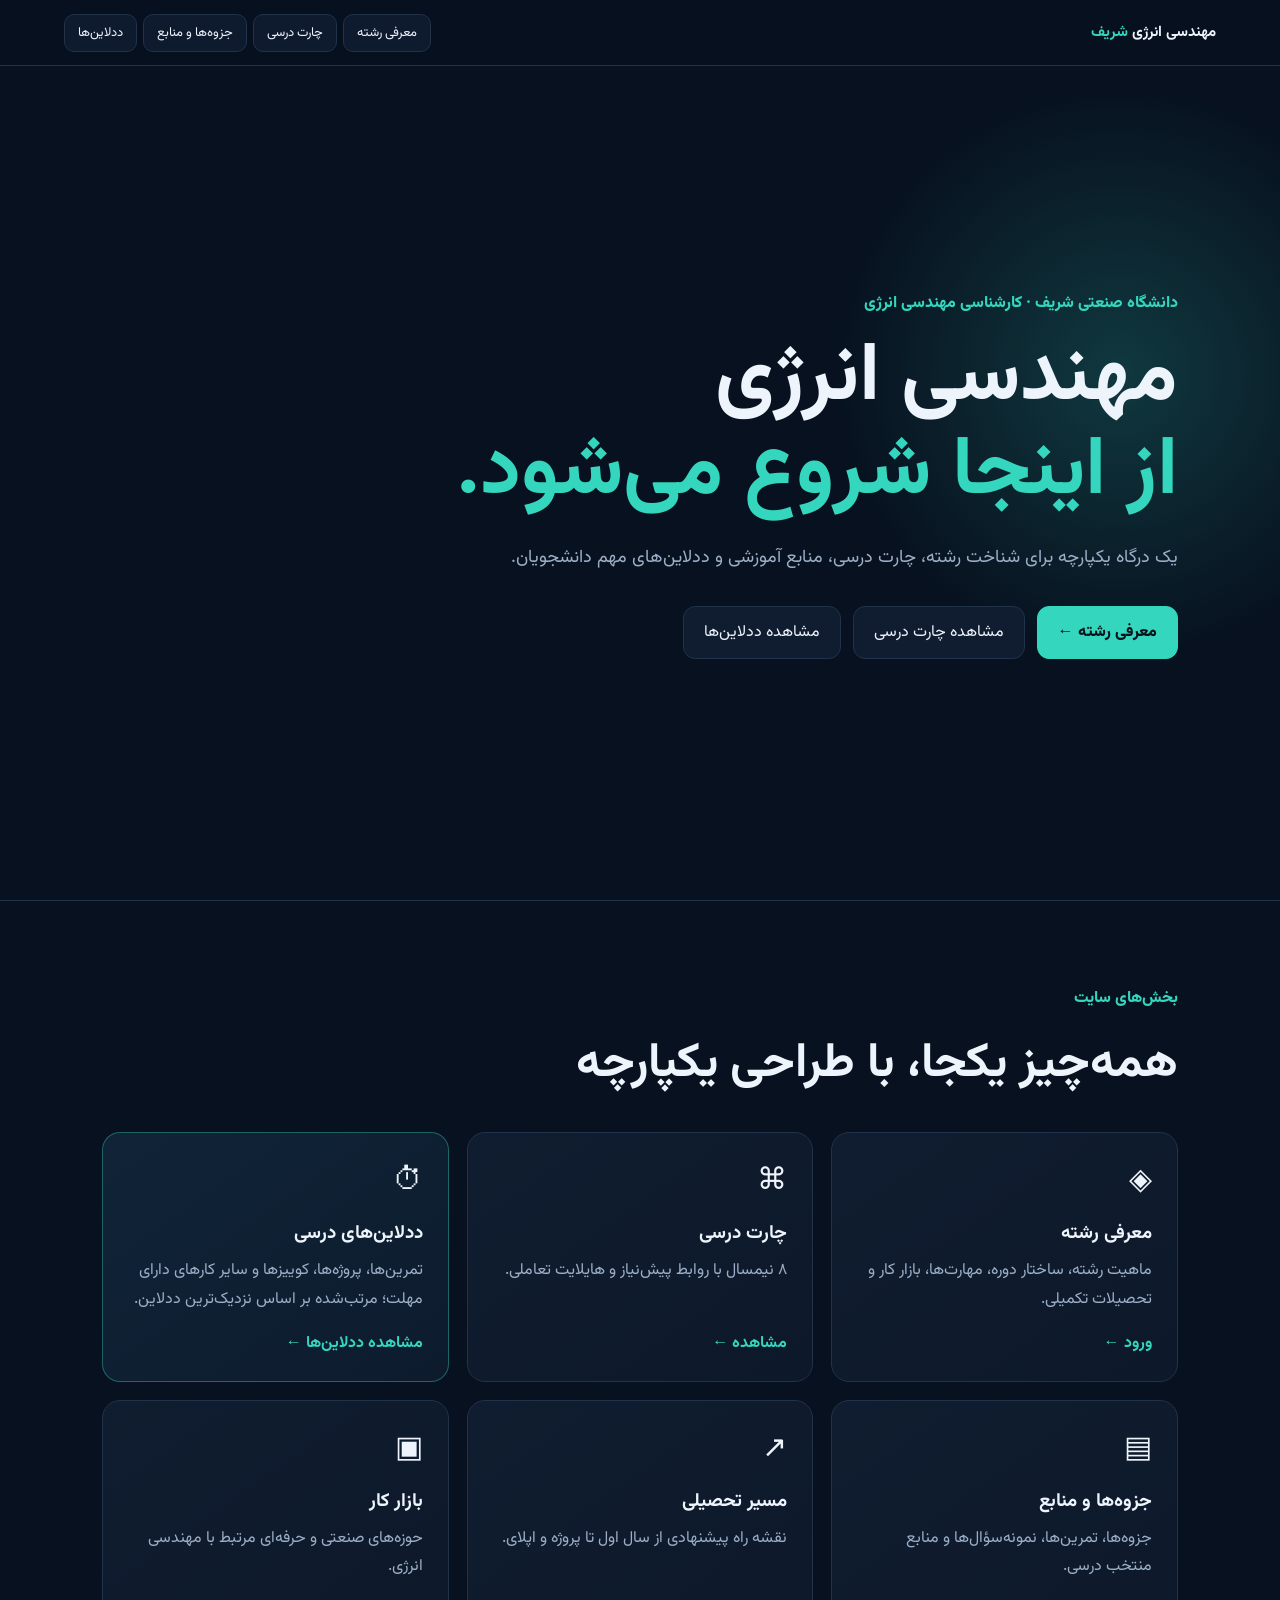
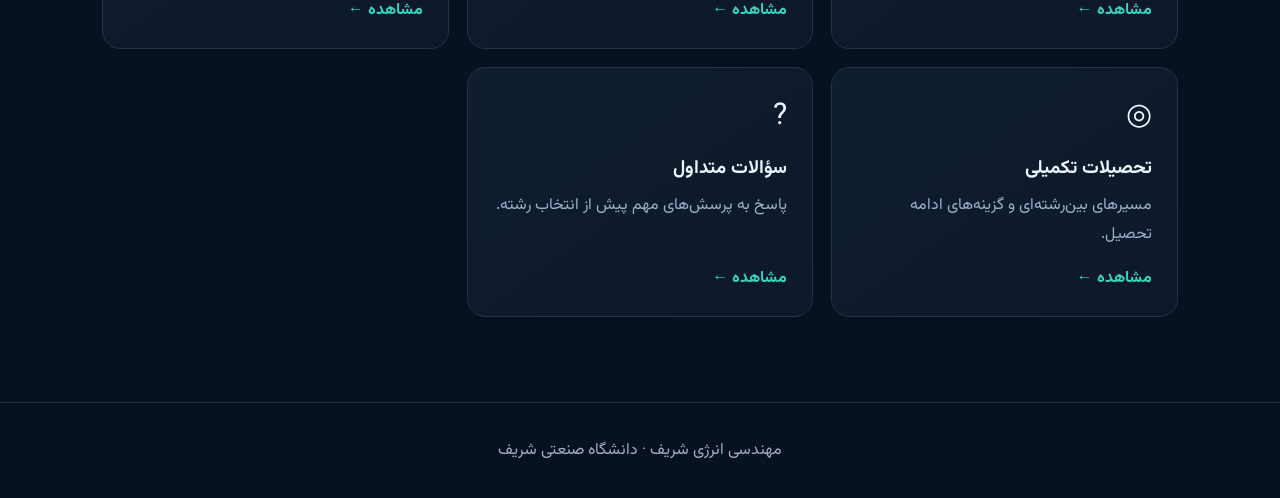
==== commit cad5b5e2: "Add files via upload" ====
--- a/index.html
+++ b/index.html
@@ -1,96 +1,343 @@
-<!doctype html>
+<!DOCTYPE html>
 <html lang="fa" dir="rtl">
 <head>
-<meta charset="utf-8">
-<meta name="viewport" content="width=device-width, initial-scale=1">
-<title>مهندسی انرژی شریف</title>
-<meta name="description" content="معرفی رشته مهندسی انرژی دانشگاه صنعتی شریف، چارت درسی، جزوه‌ها و ددلاین‌های درسی.">
-<link rel="icon" type="image/svg+xml" href="favicon.svg">
-<link rel="preconnect" href="https://fonts.googleapis.com">
-<link rel="preconnect" href="https://fonts.gstatic.com" crossorigin>
-<link href="https://fonts.googleapis.com/css2?family=Vazirmatn:wght@400;500;600;700;800&display=swap" rel="stylesheet">
-<script src="theme.js"></script>
-<link rel="stylesheet" href="style.css">
+  <meta charset="utf-8">
+  <meta name="viewport" content="width=device-width, initial-scale=1">
+  <title>مهندسی انرژی شریف</title>
+  <link rel="icon" type="image/svg+xml" href="favicon.svg">
+  <meta name="description" content="مرکز معرفی رشته مهندسی انرژی دانشگاه صنعتی شریف، چارت درسی، منابع آموزشی و ددلاین‌های درسی.">
+  <link rel="preconnect" href="https://fonts.googleapis.com">
+  <link rel="preconnect" href="https://fonts.gstatic.com" crossorigin>
+  <link href="https://fonts.googleapis.com/css2?family=Vazirmatn:wght@400;500;600;700;800&display=swap" rel="stylesheet">
+  <style>
+    :root {
+      --bg: #07111f;
+      --panel: #101d30;
+      --panel2: #0d192a;
+      --line: #21324b;
+      --text: #eef4fb;
+      --muted: #9cafc8;
+      --accent: #35d6be;
+    }
+    * { box-sizing: border-box; }
+    html { scroll-behavior: smooth; }
+    body {
+      margin: 0;
+      background: var(--bg);
+      color: var(--text);
+      font-family: Vazirmatn, Tahoma, sans-serif;
+    }
+
+    /* ===== نوار بالا (اصلاح‌شده) ===== */
+    .top {
+      position: fixed;
+      inset: 0 0 auto;
+      height: 66px;
+      z-index: 20;
+      display: flex;
+      align-items: center;
+      justify-content: space-between;
+      padding: 0 5vw;
+      background: rgba(7, 17, 31, .78);
+      backdrop-filter: blur(18px);
+      border-bottom: 1px solid var(--line);
+    }
+    .brand {
+      color: var(--text);
+      text-decoration: none;
+      font-weight: 700;
+      font-size: 15px;
+      white-space: nowrap;
+    }
+    .brand span { color: var(--accent); }
+
+    .nav-links {
+      display: flex;
+      align-items: center;
+      gap: 6px;
+      list-style: none;
+      margin: 0;
+      padding: 0;
+    }
+    .nav-links a {
+      color: var(--text);
+      text-decoration: none;
+      border: 1px solid var(--line);
+      background: rgba(16, 29, 48, .85);
+      padding: 8px 13px;
+      border-radius: 10px;
+      font-size: 13px;
+      transition: .2s;
+      white-space: nowrap;
+    }
+    .nav-links a:hover {
+      color: var(--accent);
+      border-color: var(--accent);
+    }
+
+    /* ===== هیرو ===== */
+    .hero {
+      min-height: 100vh;
+      padding: 120px 8vw 70px;
+      display: flex;
+      align-items: center;
+      position: relative;
+      overflow: hidden;
+    }
+    .hero:before {
+      content: "";
+      position: absolute;
+      width: 600px;
+      height: 600px;
+      right: -140px;
+      top: 8%;
+      border-radius: 50%;
+      background: radial-gradient(circle, rgba(53, 214, 190, .2), transparent 68%);
+      animation: float 8s ease-in-out infinite;
+    }
+    .content { position: relative; z-index: 1; max-width: 1050px; }
+    .ey { color: var(--accent); font-weight: 800; margin-bottom: 16px; }
+    .hero h1 {
+      font-size: clamp(44px, 7vw, 82px);
+      line-height: 1.15;
+      margin: 0 0 20px;
+    }
+    .hero h1 span { color: var(--accent); }
+    .hero p {
+      color: var(--muted);
+      font-size: 18px;
+      line-height: 2;
+      max-width: 760px;
+    }
+    .actions {
+      display: flex;
+      gap: 12px;
+      flex-wrap: wrap;
+      margin-top: 30px;
+    }
+    .btn {
+      display: inline-flex;
+      padding: 13px 20px;
+      border-radius: 12px;
+      border: 1px solid var(--line);
+      text-decoration: none;
+      color: var(--text);
+      background: var(--panel);
+      transition: .25s;
+    }
+    .btn.primary {
+      background: var(--accent);
+      color: #06131c;
+      border-color: var(--accent);
+      font-weight: 800;
+    }
+    .btn:hover { transform: translateY(-4px); }
+
+    /* ===== بخش‌ها ===== */
+    .section {
+      padding: 85px 8vw;
+      border-top: 1px solid var(--line);
+    }
+    .inner { max-width: 1150px; margin: auto; }
+    .section h2 {
+      font-size: clamp(28px, 4vw, 48px);
+      margin: 0 0 12px;
+    }
+    .lead { color: var(--muted); line-height: 1.9; max-width: 800px; }
+
+    /* ===== کارت‌ها / میانبرهای پایین (اصلاح‌شده) ===== */
+    .cards {
+      display: grid;
+      grid-template-columns: repeat(3, 1fr);
+      gap: 18px;
+      margin-top: 30px;
+    }
+    .card {
+      background: linear-gradient(145deg, var(--panel), var(--panel2));
+      border: 1px solid var(--line);
+      border-radius: 18px;
+      padding: 25px;
+      min-height: 190px;
+      display: flex;
+      flex-direction: column;
+      transition: .3s;
+      text-decoration: none;
+      color: var(--text);
+    }
+    .card:hover {
+      transform: translateY(-7px);
+      border-color: rgba(53, 214, 190, .6);
+      box-shadow: 0 20px 60px rgba(0, 0, 0, .25);
+    }
+    .card .icon { font-size: 30px; margin-bottom: 14px; }
+    .card h3 { margin: 0 0 9px; }
+    .card p { margin: 0; color: var(--muted); line-height: 1.8; }
+    .card .arrow {
+      margin-top: auto;
+      padding-top: 16px;
+      color: var(--accent);
+      font-weight: 700;
+    }
+    .deadline-card {
+      border-color: rgba(53, 214, 190, .38);
+      background: linear-gradient(145deg, #102438, #0d1b2d);
+    }
+
+    .reveal { opacity: 0; transform: translateY(22px); transition: .7s; }
+    .reveal.visible { opacity: 1; transform: none; }
+
+    footer {
+      padding: 35px 8vw;
+      text-align: center;
+      color: var(--muted);
+      border-top: 1px solid var(--line);
+    }
+
+    @keyframes float {
+      50% { transform: translate(-20px, 20px) scale(1.08); }
+    }
+
+    /* ===== ریسپانسیو ===== */
+    @media (max-width: 850px) {
+      .cards { grid-template-columns: 1fr 1fr; }
+      .nav-links .optional { display: none; }
+    }
+    @media (max-width: 560px) {
+      .cards { grid-template-columns: 1fr; }
+      .hero { padding-inline: 6vw; }
+      .section { padding-inline: 6vw; }
+    }
+    @media (prefers-reduced-motion: reduce) {
+      html { scroll-behavior: auto; }
+      .reveal { transition: none; }
+      .hero:before { animation: none; }
+    }
+    @media (max-width: 700px) {
+      html, body { overflow-x: hidden; }
+      .top {
+        height: auto;
+        min-height: 58px;
+        padding: 8px 4vw;
+        gap: 8px;
+        flex-wrap: nowrap;
+      }
+      .brand { font-size: 12px; }
+      .nav-links {
+        gap: 5px;
+        overflow-x: auto;
+        scrollbar-width: none;
+        min-width: 0;
+      }
+      .nav-links::-webkit-scrollbar { display: none; }
+      .nav-links a { font-size: 10.5px; padding: 7px 8px; }
+      .hero {
+        min-height: 100svh;
+        padding: 105px 6vw 55px;
+        align-items: center;
+      }
+      .hero:before { width: 300px; height: 300px; right: -110px; top: 12%; }
+      .hero h1 { font-size: clamp(38px, 12vw, 58px); }
+      .hero p { font-size: 14px; line-height: 1.9; }
+      .actions { gap: 8px; margin-top: 22px; }
+      .btn { padding: 11px 13px; font-size: 12px; }
+      .section { padding: 58px 6vw; }
+      .section h2 { font-size: 28px; line-height: 1.45; }
+      .cards { grid-template-columns: 1fr; gap: 12px; margin-top: 20px; }
+      .card { min-height: 0; padding: 19px; }
+      .card p { font-size: 13px; line-height: 1.85; }
+      .card .icon { font-size: 25px; }
+      footer { padding: 25px 6vw; font-size: 11px; }
+    }
+  </style>
 </head>
 <body>
-<a class="skip" href="#main">پرش به محتوا</a>
-<header class="site-header">
-  <div class="bar">
-    <a class="brand" href="index.html"><svg viewBox="0 0 64 64" aria-hidden="true"><rect width="64" height="64" rx="10" fill="#C2410C"/><path d="M8 40h12l8-20 10 28 8-16h10" fill="none" stroke="#FBF9F4" stroke-width="5" stroke-linecap="round" stroke-linejoin="round"/></svg><span>مهندسی انرژی شریف</span></a>
-    <nav class="nav" aria-label="بخش‌های سایت"><a href="intro.html">معرفی رشته</a><a href="chart.html">چارت درسی</a><a href="notes.html">جزوه‌ها و منابع</a><a href="deadlines.html">ددلاین‌ها</a></nav>
-    <button id="themeBtn" class="theme-btn" type="button" aria-pressed="false">حالت تیره</button>
-  </div>
-</header>
-
-<main id="main">
-  <section class="hero">
-    <div class="wrap hero-grid">
-      <div>
-        <h1><em>مهندسی انرژی شریف،</em><br>از انتخاب رشته تا آخرین ددلاین</h1>
-        <p class="lead">معرفی رشته، چارت ۸ نیمسالهٔ کارشناسی، جزوه‌ها و ددلاین‌های درسی؛ برای کسی که هنوز رشته را نمی‌شناسد و کسی که در آن درس می‌خواند.</p>
+  <nav class="top">
+    <a class="brand" href="index.html">مهندسی انرژی <span>شریف</span></a>
+    <div class="nav-links">
+      <a class="optional" href="intro.html">معرفی رشته</a>
+      <a href="chart.html">چارت درسی</a>
+      <a href="notes.html">جزوه‌ها و منابع</a>
+      <a href="deadlines.html">ددلاین‌ها</a>
+    </div>
+  </nav>
+
+  <main>
+    <section class="hero">
+      <div class="content reveal visible">
+        <div class="ey">دانشگاه صنعتی شریف · کارشناسی مهندسی انرژی</div>
+        <h1>مهندسی انرژی<br><span>از اینجا شروع می‌شود.</span></h1>
+        <p>یک درگاه یکپارچه برای شناخت رشته، چارت درسی، منابع آموزشی و ددلاین‌های مهم دانشجویان.</p>
         <div class="actions">
-          <a class="btn primary" href="intro.html">معرفی رشته</a>
-          <a class="btn" href="deadlines.html">ددلاین‌های این ترم</a>
+          <a class="btn primary" href="intro.html">معرفی رشته ←</a>
+          <a class="btn" href="chart.html">مشاهده چارت درسی</a>
+          <a class="btn" href="deadlines.html">مشاهده ددلاین‌ها</a>
         </div>
       </div>
-      <dl class="facts">
-        <div><dt>واحد لازم برای فارغ‌التحصیلی</dt><dd>۱۴۰</dd></div>
-        <div><dt>نیمسال پیشنهادی</dt><dd>۸</dd></div>
-        <div><dt>برنامهٔ آموزشی</dt><dd>بازنگری ۱۴۰۰</dd></div>
-      </dl>
-    </div>
-  </section>
-
-  <section class="chain-band" aria-label="زنجیرهٔ انرژی">
-    <div class="wrap">
-      <p>رشته به کل مسیر انرژی نگاه می‌کند، نه یک تجهیز تنها: از منبع تا بهینه‌سازی.</p>
-      <ol class="chain">
-        <li>منبع</li><li>تبدیل</li><li>انتقال</li><li>توزیع</li><li>مصرف</li><li>بهینه‌سازی</li>
-      </ol>
-    </div>
-  </section>
-
-  <section class="toc">
-    <div class="wrap">
-      <h2>بخش‌های سایت</h2>
-      <article class="toc-row">
-        <span class="no">۰۱</span>
-        <div><h3><a href="intro.html">معرفی رشته</a></h3><p>رشته دقیقاً چیست، چه درس‌هایی دارد و بعد از آن کجا کار یا اپلای می‌کنی.</p></div>
-        <div class="side"><ul>
-          <li><a href="intro.html#s4">ساختار دوره</a></li>
-          <li><a href="intro.html#s5">چهار سال تحصیل</a></li>
-          <li><a href="intro.html#s14">بازار کار</a></li>
-          <li><a href="intro.html#s15">تحصیلات تکمیلی</a></li>
-          <li><a href="intro.html#s16">مزیت‌ها و چالش‌ها</a></li>
-        </ul></div>
-      </article>
-      <article class="toc-row">
-        <span class="no">۰۲</span>
-        <div><h3><a href="chart.html">چارت درسی</a></h3><p>هر درس با پیش‌نیازها و درس‌هایی که به آن وابسته‌اند. روی یک درس کلیک کن.</p></div>
-        <div class="side"></div>
-      </article>
-      <article class="toc-row">
-        <span class="no">۰۳</span>
-        <div><h3><a href="notes.html">جزوه‌ها و منابع</a></h3><p>جزوه، تمرین و نمونه‌سؤال، قابل جست‌وجو بر اساس درس.</p></div>
-        <div class="side"></div>
-      </article>
-      <article class="toc-row major">
-        <span class="no">۰۴</span>
-        <div><h3><a href="deadlines.html">ددلاین‌ها</a></h3><p>تمرین، پروژه، کوییز و امتحان در تقویم شمسی، با نزدیک‌ترین رویدادها در ابتدا.</p></div>
-        <div class="side"></div>
-      </article>
-    </div>
-  </section>
-</main>
-
-<footer class="site-footer">
-  <div class="wrap">
-    <span>مهندسی انرژی شریف · دانشگاه صنعتی شریف</span>
-    <nav aria-label="پیوندهای پایین صفحه">
-      <a href="https://energy.sharif.ir" target="_blank" rel="noopener">وب‌گاه رسمی دانشکده</a>
-      <a href="admin.html">ورود مدیر</a>
-    </nav>
-  </div>
-</footer>
+    </section>
+
+    <section class="section">
+      <div class="inner">
+        <div class="ey reveal">بخش‌های سایت</div>
+        <h2 class="reveal">همه‌چیز یکجا، با طراحی یکپارچه</h2>
+        <div class="cards">
+          <a class="card reveal" href="intro.html">
+            <div class="icon">◈</div>
+            <h3>معرفی رشته</h3>
+            <p>ماهیت رشته، ساختار دوره، مهارت‌ها، بازار کار و تحصیلات تکمیلی.</p>
+            <div class="arrow">ورود ←</div>
+          </a>
+          <a class="card reveal" href="chart.html">
+            <div class="icon">⌘</div>
+            <h3>چارت درسی</h3>
+            <p>۸ نیمسال با روابط پیش‌نیاز و هایلایت تعاملی.</p>
+            <div class="arrow">مشاهده ←</div>
+          </a>
+          <a class="card reveal deadline-card" href="deadlines.html">
+            <div class="icon">⏱</div>
+            <h3>ددلاین‌های درسی</h3>
+            <p>تمرین‌ها، پروژه‌ها، کوییزها و سایر کارهای دارای مهلت؛ مرتب‌شده بر اساس نزدیک‌ترین ددلاین.</p>
+            <div class="arrow">مشاهده ددلاین‌ها ←</div>
+          </a>
+          <a class="card reveal" href="notes.html">
+            <div class="icon">▤</div>
+            <h3>جزوه‌ها و منابع</h3>
+            <p>جزوه‌ها، تمرین‌ها، نمونه‌سؤال‌ها و منابع منتخب درسی.</p>
+            <div class="arrow">مشاهده ←</div>
+          </a>
+          <a class="card reveal" href="intro.html#roadmap-extra">
+            <div class="icon">↗</div>
+            <h3>مسیر تحصیلی</h3>
+            <p>نقشه راه پیشنهادی از سال اول تا پروژه و اپلای.</p>
+            <div class="arrow">مشاهده ←</div>
+          </a>
+          <a class="card reveal" href="intro.html#s14">
+            <div class="icon">▣</div>
+            <h3>بازار کار</h3>
+            <p>حوزه‌های صنعتی و حرفه‌ای مرتبط با مهندسی انرژی.</p>
+            <div class="arrow">مشاهده ←</div>
+          </a>
+          <a class="card reveal" href="intro.html#s15">
+            <div class="icon">◎</div>
+            <h3>تحصیلات تکمیلی</h3>
+            <p>مسیرهای بین‌رشته‌ای و گزینه‌های ادامه تحصیل.</p>
+            <div class="arrow">مشاهده ←</div>
+          </a>
+          <a class="card reveal" href="intro.html#faq-extra">
+            <div class="icon">?</div>
+            <h3>سؤالات متداول</h3>
+            <p>پاسخ به پرسش‌های مهم پیش از انتخاب رشته.</p>
+            <div class="arrow">مشاهده ←</div>
+          </a>
+        </div>
+      </div>
+    </section>
+  </main>
+
+  <footer>مهندسی انرژی شریف · دانشگاه صنعتی شریف</footer>
+
+  <script>
+    const io = new IntersectionObserver(es => es.forEach(e => e.isIntersecting && e.target.classList.add('visible')), { threshold: .12 });
+    document.querySelectorAll('.reveal').forEach(x => io.observe(x));
+  </script>
 </body>
-</html>
+</html>
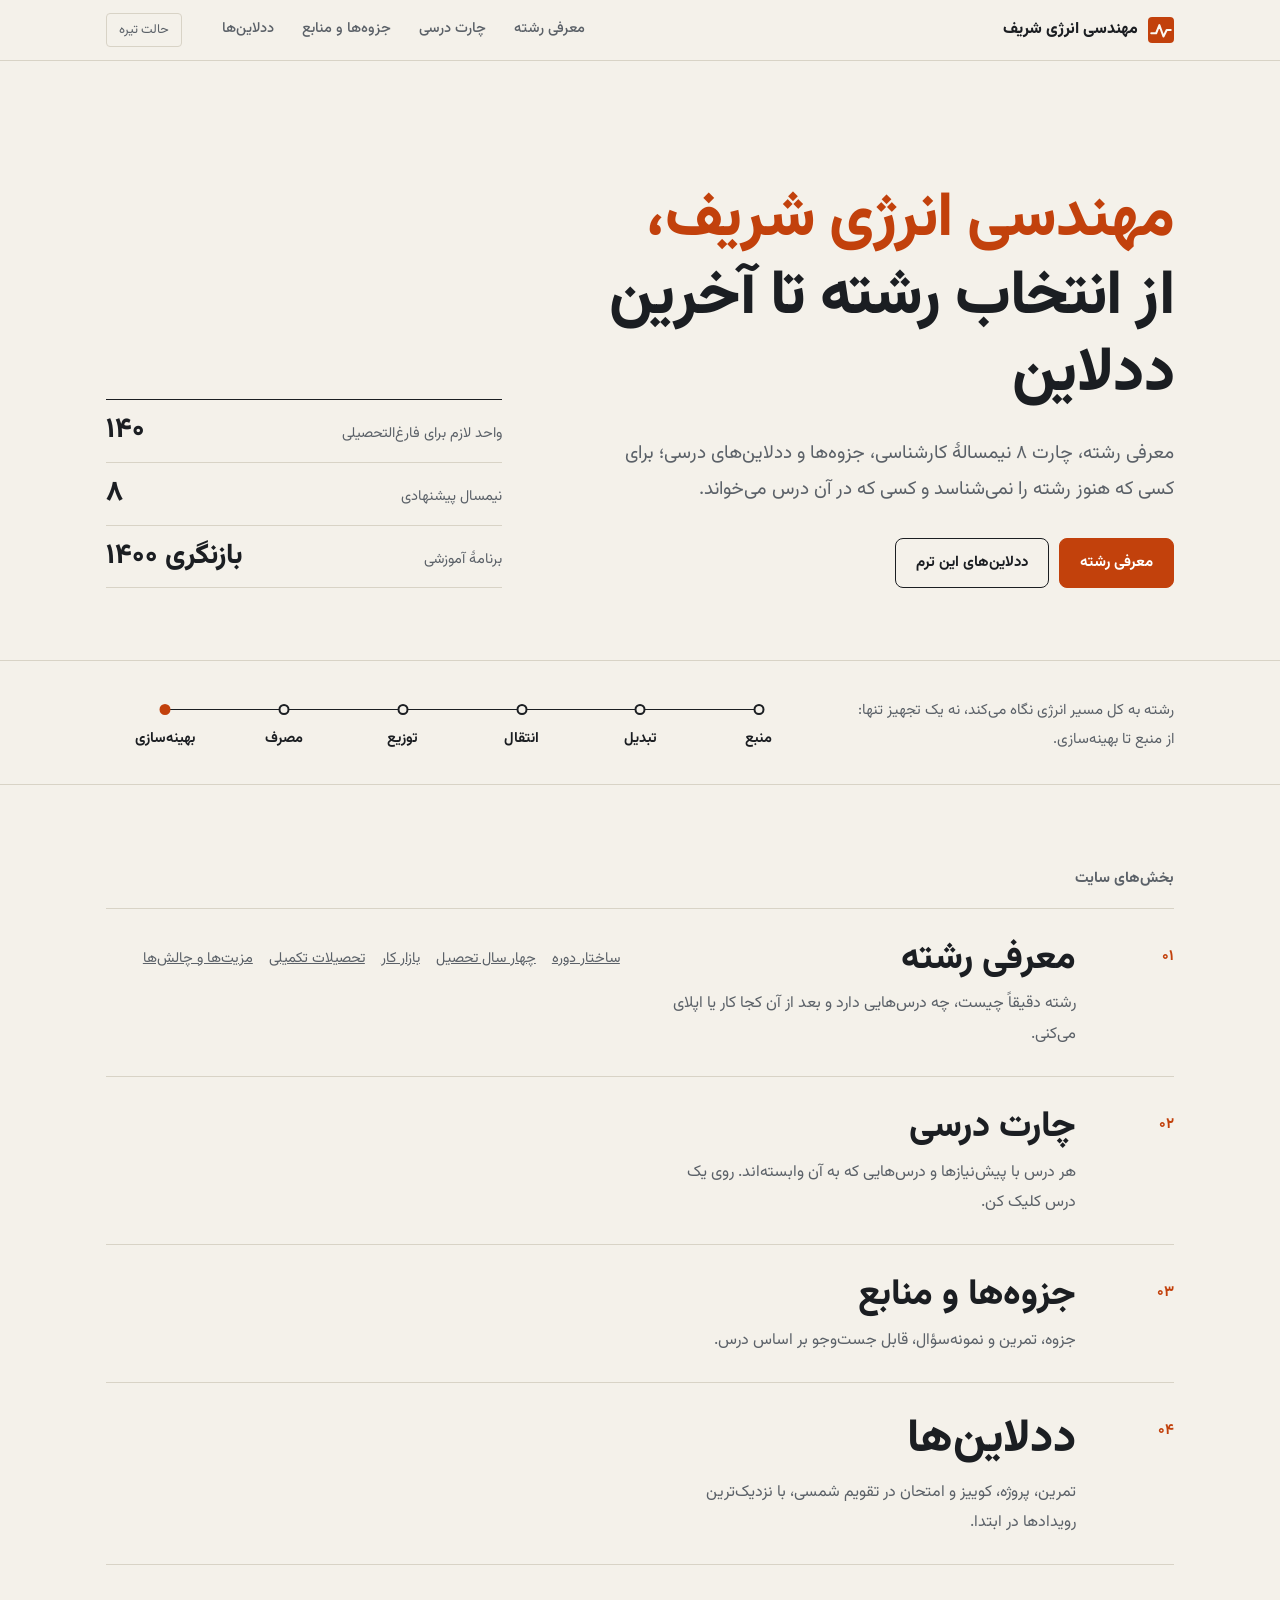
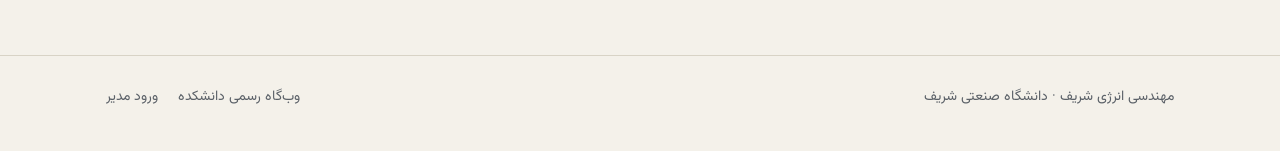
==== commit 7899ed82: "Add files via upload" ====
--- a/index.html
+++ b/index.html
@@ -1,343 +1,96 @@
-<!DOCTYPE html>
+<!doctype html>
 <html lang="fa" dir="rtl">
 <head>
-  <meta charset="utf-8">
-  <meta name="viewport" content="width=device-width, initial-scale=1">
-  <title>مهندسی انرژی شریف</title>
-  <link rel="icon" type="image/svg+xml" href="favicon.svg">
-  <meta name="description" content="مرکز معرفی رشته مهندسی انرژی دانشگاه صنعتی شریف، چارت درسی، منابع آموزشی و ددلاین‌های درسی.">
-  <link rel="preconnect" href="https://fonts.googleapis.com">
-  <link rel="preconnect" href="https://fonts.gstatic.com" crossorigin>
-  <link href="https://fonts.googleapis.com/css2?family=Vazirmatn:wght@400;500;600;700;800&display=swap" rel="stylesheet">
-  <style>
-    :root {
-      --bg: #07111f;
-      --panel: #101d30;
-      --panel2: #0d192a;
-      --line: #21324b;
-      --text: #eef4fb;
-      --muted: #9cafc8;
-      --accent: #35d6be;
-    }
-    * { box-sizing: border-box; }
-    html { scroll-behavior: smooth; }
-    body {
-      margin: 0;
-      background: var(--bg);
-      color: var(--text);
-      font-family: Vazirmatn, Tahoma, sans-serif;
-    }
-
-    /* ===== نوار بالا (اصلاح‌شده) ===== */
-    .top {
-      position: fixed;
-      inset: 0 0 auto;
-      height: 66px;
-      z-index: 20;
-      display: flex;
-      align-items: center;
-      justify-content: space-between;
-      padding: 0 5vw;
-      background: rgba(7, 17, 31, .78);
-      backdrop-filter: blur(18px);
-      border-bottom: 1px solid var(--line);
-    }
-    .brand {
-      color: var(--text);
-      text-decoration: none;
-      font-weight: 700;
-      font-size: 15px;
-      white-space: nowrap;
-    }
-    .brand span { color: var(--accent); }
-
-    .nav-links {
-      display: flex;
-      align-items: center;
-      gap: 6px;
-      list-style: none;
-      margin: 0;
-      padding: 0;
-    }
-    .nav-links a {
-      color: var(--text);
-      text-decoration: none;
-      border: 1px solid var(--line);
-      background: rgba(16, 29, 48, .85);
-      padding: 8px 13px;
-      border-radius: 10px;
-      font-size: 13px;
-      transition: .2s;
-      white-space: nowrap;
-    }
-    .nav-links a:hover {
-      color: var(--accent);
-      border-color: var(--accent);
-    }
-
-    /* ===== هیرو ===== */
-    .hero {
-      min-height: 100vh;
-      padding: 120px 8vw 70px;
-      display: flex;
-      align-items: center;
-      position: relative;
-      overflow: hidden;
-    }
-    .hero:before {
-      content: "";
-      position: absolute;
-      width: 600px;
-      height: 600px;
-      right: -140px;
-      top: 8%;
-      border-radius: 50%;
-      background: radial-gradient(circle, rgba(53, 214, 190, .2), transparent 68%);
-      animation: float 8s ease-in-out infinite;
-    }
-    .content { position: relative; z-index: 1; max-width: 1050px; }
-    .ey { color: var(--accent); font-weight: 800; margin-bottom: 16px; }
-    .hero h1 {
-      font-size: clamp(44px, 7vw, 82px);
-      line-height: 1.15;
-      margin: 0 0 20px;
-    }
-    .hero h1 span { color: var(--accent); }
-    .hero p {
-      color: var(--muted);
-      font-size: 18px;
-      line-height: 2;
-      max-width: 760px;
-    }
-    .actions {
-      display: flex;
-      gap: 12px;
-      flex-wrap: wrap;
-      margin-top: 30px;
-    }
-    .btn {
-      display: inline-flex;
-      padding: 13px 20px;
-      border-radius: 12px;
-      border: 1px solid var(--line);
-      text-decoration: none;
-      color: var(--text);
-      background: var(--panel);
-      transition: .25s;
-    }
-    .btn.primary {
-      background: var(--accent);
-      color: #06131c;
-      border-color: var(--accent);
-      font-weight: 800;
-    }
-    .btn:hover { transform: translateY(-4px); }
-
-    /* ===== بخش‌ها ===== */
-    .section {
-      padding: 85px 8vw;
-      border-top: 1px solid var(--line);
-    }
-    .inner { max-width: 1150px; margin: auto; }
-    .section h2 {
-      font-size: clamp(28px, 4vw, 48px);
-      margin: 0 0 12px;
-    }
-    .lead { color: var(--muted); line-height: 1.9; max-width: 800px; }
-
-    /* ===== کارت‌ها / میانبرهای پایین (اصلاح‌شده) ===== */
-    .cards {
-      display: grid;
-      grid-template-columns: repeat(3, 1fr);
-      gap: 18px;
-      margin-top: 30px;
-    }
-    .card {
-      background: linear-gradient(145deg, var(--panel), var(--panel2));
-      border: 1px solid var(--line);
-      border-radius: 18px;
-      padding: 25px;
-      min-height: 190px;
-      display: flex;
-      flex-direction: column;
-      transition: .3s;
-      text-decoration: none;
-      color: var(--text);
-    }
-    .card:hover {
-      transform: translateY(-7px);
-      border-color: rgba(53, 214, 190, .6);
-      box-shadow: 0 20px 60px rgba(0, 0, 0, .25);
-    }
-    .card .icon { font-size: 30px; margin-bottom: 14px; }
-    .card h3 { margin: 0 0 9px; }
-    .card p { margin: 0; color: var(--muted); line-height: 1.8; }
-    .card .arrow {
-      margin-top: auto;
-      padding-top: 16px;
-      color: var(--accent);
-      font-weight: 700;
-    }
-    .deadline-card {
-      border-color: rgba(53, 214, 190, .38);
-      background: linear-gradient(145deg, #102438, #0d1b2d);
-    }
-
-    .reveal { opacity: 0; transform: translateY(22px); transition: .7s; }
-    .reveal.visible { opacity: 1; transform: none; }
-
-    footer {
-      padding: 35px 8vw;
-      text-align: center;
-      color: var(--muted);
-      border-top: 1px solid var(--line);
-    }
-
-    @keyframes float {
-      50% { transform: translate(-20px, 20px) scale(1.08); }
-    }
-
-    /* ===== ریسپانسیو ===== */
-    @media (max-width: 850px) {
-      .cards { grid-template-columns: 1fr 1fr; }
-      .nav-links .optional { display: none; }
-    }
-    @media (max-width: 560px) {
-      .cards { grid-template-columns: 1fr; }
-      .hero { padding-inline: 6vw; }
-      .section { padding-inline: 6vw; }
-    }
-    @media (prefers-reduced-motion: reduce) {
-      html { scroll-behavior: auto; }
-      .reveal { transition: none; }
-      .hero:before { animation: none; }
-    }
-    @media (max-width: 700px) {
-      html, body { overflow-x: hidden; }
-      .top {
-        height: auto;
-        min-height: 58px;
-        padding: 8px 4vw;
-        gap: 8px;
-        flex-wrap: nowrap;
-      }
-      .brand { font-size: 12px; }
-      .nav-links {
-        gap: 5px;
-        overflow-x: auto;
-        scrollbar-width: none;
-        min-width: 0;
-      }
-      .nav-links::-webkit-scrollbar { display: none; }
-      .nav-links a { font-size: 10.5px; padding: 7px 8px; }
-      .hero {
-        min-height: 100svh;
-        padding: 105px 6vw 55px;
-        align-items: center;
-      }
-      .hero:before { width: 300px; height: 300px; right: -110px; top: 12%; }
-      .hero h1 { font-size: clamp(38px, 12vw, 58px); }
-      .hero p { font-size: 14px; line-height: 1.9; }
-      .actions { gap: 8px; margin-top: 22px; }
-      .btn { padding: 11px 13px; font-size: 12px; }
-      .section { padding: 58px 6vw; }
-      .section h2 { font-size: 28px; line-height: 1.45; }
-      .cards { grid-template-columns: 1fr; gap: 12px; margin-top: 20px; }
-      .card { min-height: 0; padding: 19px; }
-      .card p { font-size: 13px; line-height: 1.85; }
-      .card .icon { font-size: 25px; }
-      footer { padding: 25px 6vw; font-size: 11px; }
-    }
-  </style>
+<meta charset="utf-8">
+<meta name="viewport" content="width=device-width, initial-scale=1">
+<title>مهندسی انرژی شریف</title>
+<meta name="description" content="معرفی رشته مهندسی انرژی دانشگاه صنعتی شریف، چارت درسی، جزوه‌ها و ددلاین‌های درسی.">
+<link rel="icon" type="image/svg+xml" href="favicon.svg">
+<link rel="preconnect" href="https://fonts.googleapis.com">
+<link rel="preconnect" href="https://fonts.gstatic.com" crossorigin>
+<link href="https://fonts.googleapis.com/css2?family=Vazirmatn:wght@400;500;600;700;800&display=swap" rel="stylesheet">
+<script src="theme.js"></script>
+<link rel="stylesheet" href="style.css">
 </head>
 <body>
-  <nav class="top">
-    <a class="brand" href="index.html">مهندسی انرژی <span>شریف</span></a>
-    <div class="nav-links">
-      <a class="optional" href="intro.html">معرفی رشته</a>
-      <a href="chart.html">چارت درسی</a>
-      <a href="notes.html">جزوه‌ها و منابع</a>
-      <a href="deadlines.html">ددلاین‌ها</a>
-    </div>
-  </nav>
+<a class="skip" href="#main">پرش به محتوا</a>
+<header class="site-header">
+  <div class="bar">
+    <a class="brand" href="index.html"><svg viewBox="0 0 64 64" aria-hidden="true"><rect width="64" height="64" rx="10" fill="#C2410C"/><path d="M8 40h12l8-20 10 28 8-16h10" fill="none" stroke="#FBF9F4" stroke-width="5" stroke-linecap="round" stroke-linejoin="round"/></svg><span>مهندسی انرژی شریف</span></a>
+    <nav class="nav" aria-label="بخش‌های سایت"><a href="intro.html">معرفی رشته</a><a href="chart.html">چارت درسی</a><a href="notes.html">جزوه‌ها و منابع</a><a href="deadlines.html">ددلاین‌ها</a></nav>
+    <button id="themeBtn" class="theme-btn" type="button" aria-pressed="false">حالت تیره</button>
+  </div>
+</header>
 
-  <main>
-    <section class="hero">
-      <div class="content reveal visible">
-        <div class="ey">دانشگاه صنعتی شریف · کارشناسی مهندسی انرژی</div>
-        <h1>مهندسی انرژی<br><span>از اینجا شروع می‌شود.</span></h1>
-        <p>یک درگاه یکپارچه برای شناخت رشته، چارت درسی، منابع آموزشی و ددلاین‌های مهم دانشجویان.</p>
+<main id="main">
+  <section class="hero">
+    <div class="wrap hero-grid">
+      <div>
+        <h1><em>مهندسی انرژی شریف،</em><br>از انتخاب رشته تا آخرین ددلاین</h1>
+        <p class="lead">معرفی رشته، چارت ۸ نیمسالهٔ کارشناسی، جزوه‌ها و ددلاین‌های درسی؛ برای کسی که هنوز رشته را نمی‌شناسد و کسی که در آن درس می‌خواند.</p>
         <div class="actions">
-          <a class="btn primary" href="intro.html">معرفی رشته ←</a>
-          <a class="btn" href="chart.html">مشاهده چارت درسی</a>
-          <a class="btn" href="deadlines.html">مشاهده ددلاین‌ها</a>
+          <a class="btn primary" href="intro.html">معرفی رشته</a>
+          <a class="btn" href="deadlines.html">ددلاین‌های این ترم</a>
         </div>
       </div>
-    </section>
+      <dl class="facts">
+        <div><dt>واحد لازم برای فارغ‌التحصیلی</dt><dd>۱۴۰</dd></div>
+        <div><dt>نیمسال پیشنهادی</dt><dd>۸</dd></div>
+        <div><dt>برنامهٔ آموزشی</dt><dd>بازنگری ۱۴۰۰</dd></div>
+      </dl>
+    </div>
+  </section>
 
-    <section class="section">
-      <div class="inner">
-        <div class="ey reveal">بخش‌های سایت</div>
-        <h2 class="reveal">همه‌چیز یکجا، با طراحی یکپارچه</h2>
-        <div class="cards">
-          <a class="card reveal" href="intro.html">
-            <div class="icon">◈</div>
-            <h3>معرفی رشته</h3>
-            <p>ماهیت رشته، ساختار دوره، مهارت‌ها، بازار کار و تحصیلات تکمیلی.</p>
-            <div class="arrow">ورود ←</div>
-          </a>
-          <a class="card reveal" href="chart.html">
-            <div class="icon">⌘</div>
-            <h3>چارت درسی</h3>
-            <p>۸ نیمسال با روابط پیش‌نیاز و هایلایت تعاملی.</p>
-            <div class="arrow">مشاهده ←</div>
-          </a>
-          <a class="card reveal deadline-card" href="deadlines.html">
-            <div class="icon">⏱</div>
-            <h3>ددلاین‌های درسی</h3>
-            <p>تمرین‌ها، پروژه‌ها، کوییزها و سایر کارهای دارای مهلت؛ مرتب‌شده بر اساس نزدیک‌ترین ددلاین.</p>
-            <div class="arrow">مشاهده ددلاین‌ها ←</div>
-          </a>
-          <a class="card reveal" href="notes.html">
-            <div class="icon">▤</div>
-            <h3>جزوه‌ها و منابع</h3>
-            <p>جزوه‌ها، تمرین‌ها، نمونه‌سؤال‌ها و منابع منتخب درسی.</p>
-            <div class="arrow">مشاهده ←</div>
-          </a>
-          <a class="card reveal" href="intro.html#roadmap-extra">
-            <div class="icon">↗</div>
-            <h3>مسیر تحصیلی</h3>
-            <p>نقشه راه پیشنهادی از سال اول تا پروژه و اپلای.</p>
-            <div class="arrow">مشاهده ←</div>
-          </a>
-          <a class="card reveal" href="intro.html#s14">
-            <div class="icon">▣</div>
-            <h3>بازار کار</h3>
-            <p>حوزه‌های صنعتی و حرفه‌ای مرتبط با مهندسی انرژی.</p>
-            <div class="arrow">مشاهده ←</div>
-          </a>
-          <a class="card reveal" href="intro.html#s15">
-            <div class="icon">◎</div>
-            <h3>تحصیلات تکمیلی</h3>
-            <p>مسیرهای بین‌رشته‌ای و گزینه‌های ادامه تحصیل.</p>
-            <div class="arrow">مشاهده ←</div>
-          </a>
-          <a class="card reveal" href="intro.html#faq-extra">
-            <div class="icon">?</div>
-            <h3>سؤالات متداول</h3>
-            <p>پاسخ به پرسش‌های مهم پیش از انتخاب رشته.</p>
-            <div class="arrow">مشاهده ←</div>
-          </a>
-        </div>
-      </div>
-    </section>
-  </main>
+  <section class="chain-band" aria-label="زنجیرهٔ انرژی">
+    <div class="wrap">
+      <p>رشته به کل مسیر انرژی نگاه می‌کند، نه یک تجهیز تنها: از منبع تا بهینه‌سازی.</p>
+      <ol class="chain">
+        <li>منبع</li><li>تبدیل</li><li>انتقال</li><li>توزیع</li><li>مصرف</li><li>بهینه‌سازی</li>
+      </ol>
+    </div>
+  </section>
 
-  <footer>مهندسی انرژی شریف · دانشگاه صنعتی شریف</footer>
+  <section class="toc">
+    <div class="wrap">
+      <h2>بخش‌های سایت</h2>
+      <article class="toc-row">
+        <span class="no">۰۱</span>
+        <div><h3><a href="intro.html">معرفی رشته</a></h3><p>رشته دقیقاً چیست، چه درس‌هایی دارد و بعد از آن کجا کار یا اپلای می‌کنی.</p></div>
+        <div class="side"><ul>
+          <li><a href="intro.html#s4">ساختار دوره</a></li>
+          <li><a href="intro.html#s5">چهار سال تحصیل</a></li>
+          <li><a href="intro.html#s14">بازار کار</a></li>
+          <li><a href="intro.html#s15">تحصیلات تکمیلی</a></li>
+          <li><a href="intro.html#s16">مزیت‌ها و چالش‌ها</a></li>
+        </ul></div>
+      </article>
+      <article class="toc-row">
+        <span class="no">۰۲</span>
+        <div><h3><a href="chart.html">چارت درسی</a></h3><p>هر درس با پیش‌نیازها و درس‌هایی که به آن وابسته‌اند. روی یک درس کلیک کن.</p></div>
+        <div class="side"></div>
+      </article>
+      <article class="toc-row">
+        <span class="no">۰۳</span>
+        <div><h3><a href="notes.html">جزوه‌ها و منابع</a></h3><p>جزوه، تمرین و نمونه‌سؤال، قابل جست‌وجو بر اساس درس.</p></div>
+        <div class="side"></div>
+      </article>
+      <article class="toc-row major">
+        <span class="no">۰۴</span>
+        <div><h3><a href="deadlines.html">ددلاین‌ها</a></h3><p>تمرین، پروژه، کوییز و امتحان در تقویم شمسی، با نزدیک‌ترین رویدادها در ابتدا.</p></div>
+        <div class="side"></div>
+      </article>
+    </div>
+  </section>
+</main>
 
-  <script>
-    const io = new IntersectionObserver(es => es.forEach(e => e.isIntersecting && e.target.classList.add('visible')), { threshold: .12 });
-    document.querySelectorAll('.reveal').forEach(x => io.observe(x));
-  </script>
+<footer class="site-footer">
+  <div class="wrap">
+    <span>مهندسی انرژی شریف · دانشگاه صنعتی شریف</span>
+    <nav aria-label="پیوندهای پایین صفحه">
+      <a href="https://energy.sharif.ir" target="_blank" rel="noopener">وب‌گاه رسمی دانشکده</a>
+      <a href="admin.html">ورود مدیر</a>
+    </nav>
+  </div>
+</footer>
 </body>
-</html>+</html>
--- a/style.css
+++ b/style.css
@@ -0,0 +1,541 @@
+/* ==========================================================
+   مهندسی انرژی شریف — سیستم طراحی مشترک
+   جهت: سند فنی/ویراستاری روی کاغذ گرم، یک رنگ تأکید (آجری)
+   فونت: وزیرمتن — طراحی‌شده برای فارسی، با ارقام فارسی درست
+   انحنا: فقط دو اندازه (۴ و ۸ پیکسل). سایه: فقط برای منوی بازشو.
+   ========================================================== */
+
+:root {
+  --bg: #F4F1EA;
+  --surface: #FBF9F4;
+  --ink: #1B1E22;
+  --muted: #5B6168;
+  --rule: #D8D3C6;
+  --rule-strong: #1B1E22;
+  --accent: #C2410C;
+  --accent-ink: #FFFFFF;
+  --accent-soft: #F3E1D6;
+
+  --k-exam: #B42318;
+  --k-quiz: #8A5A00;
+  --k-assign: #1F5F8B;
+
+  --c-pa-bg: #E7EEE4; --c-pa-bd: #5C7A52; --c-pa-tx: #2F4429;
+  --c-as-bg: #E4EBF3; --c-as-bd: #4B6E96; --c-as-tx: #243D5C;
+  --c-an-bg: #F3EAD7; --c-an-bd: #A3772B; --c-an-tx: #5C4210;
+  --c-om-bg: #ECE9E2; --c-om-bd: #8A857A; --c-om-tx: #3C3A35;
+  --c-sa-bg: #F4E3DA; --c-sa-bd: #B5532A; --c-sa-tx: #6A2C10;
+  --edge: #8A857A;
+  --pre: #1F5F8B;
+  --dep: #C2410C;
+
+  --r1: 4px;
+  --r2: 8px;
+  --wrap: 1180px;
+  --pad: clamp(18px, 5vw, 56px);
+  --header-h: 60px;
+}
+
+:root[data-theme="dark"] {
+  --bg: #14161A;
+  --surface: #1B1E23;
+  --ink: #ECE8DF;
+  --muted: #A29E94;
+  --rule: #2D3138;
+  --rule-strong: #ECE8DF;
+  --accent: #FF8A4C;
+  --accent-ink: #1A0E06;
+  --accent-soft: #3A2417;
+
+  --k-exam: #FF8F80;
+  --k-quiz: #E8B04B;
+  --k-assign: #7DB7E0;
+
+  --c-pa-bg: #1F2A1D; --c-pa-bd: #7FA172; --c-pa-tx: #CFE3C7;
+  --c-as-bg: #1B2633; --c-as-bd: #6F98C4; --c-as-tx: #CFE0F2;
+  --c-an-bg: #2E2616; --c-an-bd: #C79A47; --c-an-tx: #F0DDB4;
+  --c-om-bg: #25252A; --c-om-bd: #8A877E; --c-om-tx: #D8D4CA;
+  --c-sa-bg: #33201A; --c-sa-bd: #E07A4B; --c-sa-tx: #F6D3C2;
+  --edge: #6E6B63;
+  --pre: #7DB7E0;
+  --dep: #FF8A4C;
+}
+
+*, *::before, *::after { box-sizing: border-box; }
+html { scroll-behavior: smooth; -webkit-text-size-adjust: 100%; }
+body {
+  margin: 0;
+  background: var(--bg);
+  color: var(--ink);
+  font-family: Vazirmatn, Tahoma, sans-serif;
+  font-size: 16px;
+  line-height: 1.9;
+  overflow-x: hidden;
+}
+h1, h2, h3, h4, p, ul, ol { margin: 0; }
+ul, ol { padding: 0; list-style: none; }
+a { color: inherit; }
+img { max-width: 100%; }
+:focus-visible { outline: 2px solid var(--accent); outline-offset: 3px; border-radius: var(--r1); }
+[hidden] { display: none !important; }
+.hidden { display: none !important; }
+.sr-only { position: absolute; width: 1px; height: 1px; overflow: hidden; clip: rect(0 0 0 0); white-space: nowrap; }
+
+.skip {
+  position: absolute; inset-inline-start: 12px; top: -60px; z-index: 200;
+  background: var(--ink); color: var(--bg); padding: 8px 14px; border-radius: var(--r1);
+}
+.skip:focus { top: 10px; }
+
+.wrap { max-width: var(--wrap); margin-inline: auto; padding-inline: var(--pad); }
+
+/* ---------- نوار بالا ---------- */
+.site-header {
+  position: sticky; top: 0; z-index: 100;
+  background: var(--bg);
+  border-bottom: 1px solid var(--rule);
+}
+.bar {
+  max-width: var(--wrap); margin-inline: auto; padding-inline: var(--pad);
+  min-height: var(--header-h);
+  display: flex; align-items: center; gap: 28px;
+}
+.brand {
+  display: inline-flex; align-items: center; gap: 10px;
+  font-weight: 800; font-size: 16px; text-decoration: none; white-space: nowrap;
+}
+.brand svg { width: 26px; height: 26px; flex: none; }
+.nav { display: flex; gap: 4px; margin-inline-start: auto; }
+.nav a {
+  text-decoration: none; color: var(--muted); font-size: 14.5px; font-weight: 500;
+  padding: 6px 12px; border-bottom: 2px solid transparent; white-space: nowrap;
+}
+.nav a:hover { color: var(--ink); }
+.nav a[aria-current="page"] { color: var(--ink); border-bottom-color: var(--accent); font-weight: 700; }
+.theme-btn {
+  font: inherit; font-size: 13px; color: var(--muted); background: none; cursor: pointer;
+  border: 1px solid var(--rule); border-radius: var(--r1); padding: 4px 12px;
+}
+.theme-btn:hover { color: var(--ink); border-color: var(--ink); }
+
+@media (max-width: 760px) {
+  .bar { flex-wrap: wrap; gap: 0 12px; padding-block: 8px 0; }
+  .theme-btn { margin-inline-start: auto; }
+  .nav {
+    order: 3; width: 100%; margin: 0 calc(var(--pad) * -1); padding-inline: calc(var(--pad) - 9px);
+    overflow-x: auto; scrollbar-width: none;
+  }
+  .nav::-webkit-scrollbar { display: none; }
+  .nav a { padding: 10px 9px; font-size: 14px; }
+}
+
+/* ---------- دکمه و فرم ---------- */
+.btn {
+  display: inline-flex; align-items: center; justify-content: center; gap: 8px;
+  font: inherit; font-size: 15px; font-weight: 700; text-decoration: none; cursor: pointer;
+  padding: 10px 20px; border-radius: var(--r2);
+  background: transparent; color: var(--ink); border: 1px solid var(--rule-strong);
+}
+.btn:hover { background: var(--ink); color: var(--bg); }
+.btn.primary { background: var(--accent); color: var(--accent-ink); border-color: var(--accent); }
+.btn.primary:hover { filter: brightness(.92); background: var(--accent); color: var(--accent-ink); }
+.btn.small { font-size: 13px; padding: 6px 12px; }
+
+input, select, textarea {
+  width: 100%; font: inherit; font-size: 15px; color: var(--ink);
+  background: var(--surface); border: 1px solid var(--rule); border-radius: var(--r2);
+  padding: 10px 12px;
+}
+input::placeholder, textarea::placeholder { color: var(--muted); opacity: .8; }
+input:focus, select:focus, textarea:focus { outline: 2px solid var(--accent); outline-offset: 1px; border-color: var(--accent); }
+
+.tag {
+  display: inline-block; font-size: 12.5px; font-weight: 700; line-height: 1.6;
+  padding: 1px 9px; border-radius: var(--r1);
+  color: var(--tc, var(--muted));
+  background: color-mix(in srgb, var(--tc, var(--muted)) 13%, var(--surface));
+}
+.tag.exam { --tc: var(--k-exam); }
+.tag.quiz { --tc: var(--k-quiz); }
+.tag.assignment { --tc: var(--k-assign); }
+
+.kicker { font-size: 14px; font-weight: 700; color: var(--accent); margin-bottom: 10px; }
+.muted { color: var(--muted); }
+
+/* ---------- سربرگ صفحه‌های داخلی ---------- */
+.page-head { padding-block: clamp(36px, 7vw, 72px) 28px; border-bottom: 1px solid var(--rule-strong); }
+.page-head h1 { font-size: clamp(30px, 5vw, 52px); line-height: 1.3; font-weight: 800; max-width: 22ch; }
+.page-head p { color: var(--muted); max-width: 62ch; margin-top: 14px; font-size: 17px; }
+
+.site-footer { margin-top: 90px; border-top: 1px solid var(--rule); padding-block: 28px 40px; color: var(--muted); font-size: 14px; }
+.site-footer .wrap { display: flex; flex-wrap: wrap; gap: 8px 24px; justify-content: space-between; }
+.site-footer a { text-decoration: none; }
+.site-footer a:hover { color: var(--ink); text-decoration: underline; }
+.site-footer nav { display: flex; gap: 20px; flex-wrap: wrap; }
+
+/* ==========================================================
+   صفحهٔ اصلی
+   ========================================================== */
+.hero { padding-block: clamp(48px, 10vw, 120px) clamp(40px, 7vw, 72px); }
+.hero-grid { display: grid; grid-template-columns: minmax(0, 1.5fr) minmax(0, 1fr); gap: clamp(28px, 6vw, 80px); align-items: end; }
+.hero h1 { font-size: clamp(34px, 5vw, 62px); line-height: 1.25; text-wrap: balance; font-weight: 800; letter-spacing: -.01em; }
+.hero h1 em { font-style: normal; color: var(--accent); }
+.hero .lead { margin-top: 22px; font-size: clamp(16px, 1.7vw, 19px); color: var(--muted); max-width: 52ch; }
+.hero .actions { display: flex; flex-wrap: wrap; gap: 10px; margin-top: 30px; }
+
+.facts { border-top: 1px solid var(--rule-strong); }
+.facts div { display: flex; align-items: baseline; justify-content: space-between; gap: 16px; padding: 14px 0; border-bottom: 1px solid var(--rule); }
+.facts dt { color: var(--muted); font-size: 14.5px; }
+.facts dd { margin: 0; font-size: 28px; font-weight: 800; line-height: 1.2; }
+.facts { margin: 0; }
+@media (max-width: 820px) { .hero-grid { grid-template-columns: 1fr; } }
+
+/* نقش اصلی سایت: زنجیرهٔ انرژی */
+.chain { display: flex; align-items: flex-start; list-style: none; margin: 0; padding: 0; }
+.chain li { flex: 1; position: relative; text-align: center; font-weight: 700; font-size: 14.5px; padding-top: 26px; min-width: 0; }
+.chain li::before {
+  content: ""; position: absolute; top: 5px; inset-inline-start: 50%; width: 11px; height: 11px;
+  transform: translateX(50%); background: var(--bg); border: 2px solid var(--ink); border-radius: 50%; z-index: 1;
+}
+[dir="rtl"] .chain li::before { transform: translateX(50%); }
+.chain li::after { content: ""; position: absolute; top: 10px; inset-inline: 0; height: 1px; background: var(--ink); }
+.chain li:first-child::after { inset-inline-start: 50%; }
+.chain li:last-child::after { inset-inline-end: 50%; }
+.chain li:last-child::before { background: var(--accent); border-color: var(--accent); }
+.chain-band { border-top: 1px solid var(--rule); border-bottom: 1px solid var(--rule); padding-block: 36px 30px; }
+.chain-band .wrap { display: grid; grid-template-columns: minmax(0, 1fr) minmax(0, 2.2fr); gap: 32px; align-items: center; }
+.chain-band p { color: var(--muted); font-size: 15px; }
+@media (max-width: 760px) {
+  .chain-band .wrap { grid-template-columns: 1fr; gap: 20px; }
+  .chain li { font-size: 12.5px; }
+}
+
+.toc { padding-block: clamp(44px, 7vw, 80px) 0; }
+.toc h2 { font-size: 15px; font-weight: 700; color: var(--muted); margin-bottom: 14px; }
+.toc-row {
+  display: grid; grid-template-columns: 70px minmax(0, 1fr) minmax(0, 1.2fr); gap: 12px 28px; align-items: start;
+  padding-block: 26px; border-top: 1px solid var(--rule);
+}
+.toc-row:last-child { border-bottom: 1px solid var(--rule); }
+.toc-row .no { font-size: 15px; font-weight: 700; color: var(--accent); padding-top: 8px; }
+.toc-row h3 { font-size: clamp(24px, 3.2vw, 36px); line-height: 1.35; font-weight: 800; }
+.toc-row h3 a { text-decoration: none; }
+.toc-row h3 a:hover { text-decoration: underline; text-decoration-thickness: 2px; text-underline-offset: 6px; text-decoration-color: var(--accent); }
+.toc-row p { color: var(--muted); margin-top: 6px; max-width: 46ch; }
+.toc-row ul { display: flex; flex-wrap: wrap; gap: 4px 16px; padding-top: 10px; font-size: 14.5px; }
+.toc-row ul a { color: var(--muted); }
+.toc-row ul a:hover { color: var(--accent); }
+.toc-row.major h3 { font-size: clamp(28px, 4vw, 46px); }
+@media (max-width: 760px) {
+  .toc-row { grid-template-columns: 40px minmax(0, 1fr); }
+  .toc-row .side { grid-column: 2; }
+  .toc-row ul { padding-top: 0; }
+}
+
+/* ==========================================================
+   معرفی رشته (مقالهٔ بلند با فهرست کناری)
+   ========================================================== */
+.article { display: grid; grid-template-columns: 250px minmax(0, 1fr); gap: clamp(28px, 5vw, 72px); align-items: start; padding-top: 36px; }
+.side-toc { position: sticky; top: calc(var(--header-h) + 24px); max-height: calc(100vh - var(--header-h) - 48px); overflow: auto; font-size: 14px; scrollbar-width: thin; }
+.side-toc h2 { font-size: 13px; font-weight: 700; color: var(--muted); margin-bottom: 8px; }
+.side-toc ol { border-inline-start: 1px solid var(--rule); }
+.side-toc a { display: block; padding: 4px 14px; margin-inline-start: -1px; border-inline-start: 2px solid transparent; color: var(--muted); text-decoration: none; line-height: 1.6; }
+.side-toc a:hover { color: var(--ink); }
+.side-toc a.active { color: var(--ink); font-weight: 700; border-inline-start-color: var(--accent); }
+.toc-mobile { display: none; }
+@media (max-width: 980px) {
+  .article { grid-template-columns: 1fr; padding-top: 20px; }
+  .side-toc { display: none; }
+  .toc-mobile {
+    display: block; position: sticky; top: var(--header-h); z-index: 50; background: var(--bg);
+    border-bottom: 1px solid var(--rule); margin-inline: calc(var(--pad) * -1); padding-inline: var(--pad);
+  }
+  .toc-mobile summary { cursor: pointer; padding: 12px 0; font-weight: 700; font-size: 14.5px; list-style: none; }
+  .toc-mobile summary::-webkit-details-marker { display: none; }
+  .toc-mobile summary::after { content: "+"; float: inline-end; color: var(--accent); font-weight: 800; }
+  .toc-mobile[open] summary::after { content: "−"; }
+  .toc-mobile ol { max-height: 55vh; overflow: auto; padding-bottom: 12px; font-size: 14.5px; }
+  .toc-mobile a { display: block; padding: 6px 0; text-decoration: none; color: var(--muted); }
+}
+@media (max-width: 760px) { .toc-mobile { top: 96px; } }
+
+.slide { padding-block: clamp(40px, 6vw, 72px); border-top: 1px solid var(--rule); scroll-margin-top: calc(var(--header-h) + 8px); }
+.slide:first-child { border-top: 0; padding-top: 0; }
+@media (max-width: 980px) { .slide { scroll-margin-top: 110px; } }
+.slide .kicker { margin-bottom: 8px; }
+.slide .kicker .num { color: var(--accent); font-weight: 800; margin-inline-end: 8px; }
+.title { font-size: clamp(27px, 3.6vw, 42px); font-weight: 800; line-height: 1.4; margin-bottom: 22px; max-width: 24ch; }
+p.subtitle { color: var(--muted); font-size: clamp(16px, 1.5vw, 18px); max-width: 60ch; }
+
+.cover .sharif { font-size: 15px; color: var(--muted); margin-bottom: 16px; }
+.cover .title { font-size: clamp(44px, 8vw, 92px); line-height: 1.12; max-width: none; margin-bottom: 18px; }
+.cover .chips { margin-top: 28px; }
+
+.grid-2, .grid-3, .grid-4, .two-col-list { display: grid; gap: 18px; margin-top: 6px; }
+.grid-2, .two-col-list { grid-template-columns: repeat(2, minmax(0, 1fr)); }
+.grid-3 { grid-template-columns: repeat(3, minmax(0, 1fr)); }
+.grid-4 { grid-template-columns: repeat(4, minmax(0, 1fr)); }
+@media (max-width: 1100px) { .grid-4 { grid-template-columns: repeat(2, minmax(0, 1fr)); } .grid-3 { grid-template-columns: repeat(2, minmax(0, 1fr)); } }
+@media (max-width: 700px) { .grid-2, .grid-3, .grid-4, .two-col-list { grid-template-columns: 1fr; } }
+
+.card { background: var(--surface); border: 1px solid var(--rule); border-radius: var(--r2); padding: 24px; }
+.card h3 { font-size: 18px; font-weight: 700; line-height: 1.6; margin-bottom: 12px; }
+.card h3.accent { color: var(--ink); }
+.card-text { color: var(--muted); font-size: 15px; line-height: 1.9; }
+.card .list + .list, .grid-3 .list { margin-top: 0; }
+
+.list { display: flex; flex-direction: column; gap: 9px; }
+.list li { color: var(--muted); font-size: 15px; line-height: 1.85; padding-inline-start: 18px; position: relative; }
+.list li::before { content: ""; position: absolute; inset-inline-start: 0; top: 12px; width: 7px; height: 2px; background: var(--accent); }
+.list li b { color: var(--ink); font-weight: 700; }
+
+.chips { display: flex; flex-wrap: wrap; gap: 8px; }
+.chip { border: 1px solid var(--rule-strong); font-size: 14px; font-weight: 600; padding: 4px 14px; border-radius: var(--r1); background: transparent; }
+
+.note { margin-top: 24px; color: var(--muted); font-size: 14.5px; max-width: 70ch; }
+.card .note { margin-top: 16px; }
+
+/* اعداد بدون کادر، جدا با خط */
+.stat-row { display: grid; grid-template-columns: repeat(4, minmax(0, 1fr)); border-top: 1px solid var(--rule-strong); margin-top: 6px; }
+.stat { padding: 20px 0 18px; padding-inline-end: 20px; border-inline-end: 1px solid var(--rule); }
+.stat + .stat { padding-inline-start: 20px; }
+.stat:last-child { border-inline-end: 0; }
+.stat .n { font-size: clamp(34px, 4.6vw, 54px); font-weight: 800; line-height: 1.2; }
+.stat .l { font-size: 14px; color: var(--muted); margin-top: 6px; }
+@media (max-width: 760px) {
+  .stat-row { grid-template-columns: 1fr 1fr; }
+  .stat:nth-child(2) { border-inline-end: 0; }
+  .stat:nth-child(n+3) { border-top: 1px solid var(--rule); }
+  .stat:nth-child(3) { padding-inline-start: 0; }
+}
+
+.formula { display: flex; flex-wrap: wrap; align-items: baseline; gap: 6px 14px; margin-top: 4px; }
+.formula .term { font-size: 18px; font-weight: 800; }
+.formula .plus { color: var(--accent); font-weight: 800; }
+
+/* ترم‌ها: ستون‌های بدون کادر با خط ضخیم بالا */
+.semester-head { display: flex; align-items: baseline; justify-content: space-between; margin-bottom: 14px; padding-bottom: 10px; border-bottom: 1px solid var(--rule); }
+.semester-head h3 { font-size: 20px; font-weight: 800; margin: 0; }
+.semester-head span { color: var(--accent); font-size: 14px; font-weight: 700; }
+#s5 .card, #s6 .card, #s7 .card, #s8 .card { background: transparent; border: 0; border-top: 3px solid var(--ink); border-radius: 0; padding: 16px 0 0; }
+
+/* بازار کار: بلوک‌های بدون کادر */
+.sector { border-top: 1px solid var(--rule-strong); padding-top: 14px; }
+.sector h4 { font-size: 17px; font-weight: 800; line-height: 1.6; margin-bottom: 6px; }
+.sector p { color: var(--muted); font-size: 14.5px; line-height: 1.9; }
+
+/* فهرست خودسنجی */
+.check-item { display: flex; align-items: flex-start; gap: 16px; padding: 14px 0; border-bottom: 1px solid var(--rule); }
+.check-item:last-child { border-bottom: 0; }
+.check-item .tick { flex: none; min-width: 28px; font-weight: 800; color: var(--accent); font-size: 20px; line-height: 1.5; }
+.check-item p { font-size: 18px; font-weight: 500; }
+
+a.src-link { color: var(--accent); font-weight: 700; }
+
+/* جمع‌بندی: زنجیره در مقیاس بزرگ */
+#s18 .chain { margin-block: 18px 8px; }
+#s18 .chain li { font-size: clamp(13px, 1.7vw, 18px); }
+
+/* ==========================================================
+   چارت درسی
+   ========================================================== */
+.chart-tools { display: flex; flex-wrap: wrap; gap: 14px 28px; align-items: center; justify-content: space-between; padding-block: 18px; }
+.legend { display: flex; flex-wrap: wrap; gap: 8px 18px; font-size: 13.5px; }
+.legend span { display: inline-flex; align-items: center; gap: 7px; }
+.swatch { width: 14px; height: 14px; border-radius: 3px; border: 1.5px solid; display: inline-block; }
+.hint { font-size: 13.5px; color: var(--muted); }
+.hint b { font-weight: 700; }
+.hint .p { color: var(--pre); } .hint .d { color: var(--dep); }
+.chart-frame { border: 1px solid var(--rule); border-radius: var(--r2); background: var(--surface); }
+.chart-outer { overflow: auto; max-height: calc(100vh - var(--header-h) - 150px); min-height: 420px; padding: 14px; }
+.chart { position: relative; width: max-content; }
+svg#arrows { position: absolute; top: 0; right: 0; z-index: 5; pointer-events: none; }
+.chart .grid { display: grid; grid-template-columns: repeat(8, 178px); column-gap: 26px; grid-template-rows: 56px repeat(27, minmax(48px, auto)); row-gap: 7px; position: relative; z-index: 2; }
+.sem-head {
+  grid-row: 1; position: sticky; top: 0; z-index: 8; background: var(--ink); color: var(--bg);
+  border-radius: var(--r1); display: flex; flex-direction: column; align-items: center; justify-content: center;
+  font-size: 13px; font-weight: 700; text-align: center; line-height: 1.45; }
+.sem-head small { font-weight: 400; font-size: 11px; opacity: .85; }
+.course {
+  border-radius: var(--r1); border: 1.4px solid; padding: 5px 8px; font-size: 12px; line-height: 1.4;
+  display: flex; flex-direction: column; justify-content: center; align-self: stretch; cursor: pointer;
+  transition: opacity .15s, box-shadow .15s; position: relative;
+}
+.course .name { font-weight: 600; }
+.course .units { font-size: 10.5px; opacity: .8; margin-top: 1px; }
+.cat-pa { background: var(--c-pa-bg); border-color: var(--c-pa-bd); color: var(--c-pa-tx); }
+.cat-as { background: var(--c-as-bg); border-color: var(--c-as-bd); color: var(--c-as-tx); }
+.cat-an { background: var(--c-an-bg); border-color: var(--c-an-bd); color: var(--c-an-tx); }
+.cat-om { background: var(--c-om-bg); border-color: var(--c-om-bd); color: var(--c-om-tx); }
+.cat-sa { background: var(--c-sa-bg); border-color: var(--c-sa-bd); color: var(--c-sa-tx); }
+.swatch.cat-pa { background: var(--c-pa-bg); border-color: var(--c-pa-bd); }
+.swatch.cat-as { background: var(--c-as-bg); border-color: var(--c-as-bd); }
+.swatch.cat-an { background: var(--c-an-bg); border-color: var(--c-an-bd); }
+.swatch.cat-om { background: var(--c-om-bg); border-color: var(--c-om-bd); }
+.swatch.cat-sa { background: var(--c-sa-bg); border-color: var(--c-sa-bd); }
+.grid.dim-mode .course { opacity: .2; }
+.grid.dim-mode .course.hl-self, .grid.dim-mode .course.hl-pre, .grid.dim-mode .course.hl-dep { opacity: 1; }
+.course.hl-self { box-shadow: 0 0 0 2px var(--ink); }
+.course.hl-pre { box-shadow: 0 0 0 2px var(--pre); }
+.course.hl-dep { box-shadow: 0 0 0 2px var(--dep); }
+.edge { fill: none; stroke: var(--edge); stroke-width: 1.3; opacity: .55; }
+.edge.pre { stroke: var(--pre); stroke-width: 2; opacity: 1; }
+.edge.dep { stroke: var(--dep); stroke-width: 2; opacity: 1; }
+.ah { fill: none; stroke: var(--edge); stroke-width: 1.6; stroke-linecap: round; stroke-linejoin: round; }
+.chart-note { font-size: 13.5px; color: var(--muted); max-width: 72ch; margin-top: 18px; }
+.scroll-hint { display: none; font-size: 13px; color: var(--muted); padding-bottom: 8px; }
+@media (max-width: 760px) { .scroll-hint { display: block; } .chart-outer { max-height: 70vh; } }
+
+/* ==========================================================
+   ددلاین‌ها و منابع
+   ========================================================== */
+.tools { display: grid; grid-template-columns: minmax(180px, 1fr) 190px 190px; gap: 10px; padding-top: 24px; }
+.tools.two { grid-template-columns: minmax(180px, 1fr) 220px; }
+@media (max-width: 700px) { .tools, .tools.two { grid-template-columns: 1fr; } }
+.status { color: var(--muted); font-size: 14px; margin: 14px 0; min-height: 1.9em; }
+.viewbar { display: flex; flex-wrap: wrap; gap: 12px 24px; align-items: center; justify-content: space-between; margin-top: 18px; }
+.seg { display: inline-flex; border: 1px solid var(--rule-strong); border-radius: var(--r2); overflow: hidden; }
+.seg button { font: inherit; font-weight: 700; font-size: 14px; background: transparent; color: var(--ink); border: 0; padding: 7px 22px; cursor: pointer; }
+.seg button.on { background: var(--ink); color: var(--bg); }
+.key { display: inline-flex; align-items: center; gap: 7px; font-size: 13.5px; color: var(--muted); }
+.mark { width: 10px; height: 10px; background: var(--tc); display: inline-block; }
+.mark.exam { --tc: var(--k-exam); border-radius: 1px; }
+.mark.quiz { --tc: var(--k-quiz); transform: rotate(45deg) scale(.9); }
+.mark.assignment { --tc: var(--k-assign); border-radius: 50%; }
+
+.cal { border: 1px solid var(--rule); border-radius: var(--r2); background: var(--surface); padding: 18px; margin-top: 12px; }
+.calhead { display: flex; align-items: center; justify-content: space-between; gap: 10px; flex-wrap: wrap; margin-bottom: 14px; }
+.calhead h2 { font-size: 24px; font-weight: 800; }
+.cal-nav { display: flex; gap: 6px; }
+.cal-nav button { font: inherit; font-size: 13.5px; font-weight: 700; color: var(--ink); background: transparent; border: 1px solid var(--rule-strong); border-radius: var(--r1); padding: 5px 14px; cursor: pointer; }
+.cal-nav button:hover { background: var(--ink); color: var(--bg); }
+.dow, .days { display: grid; grid-template-columns: repeat(7, minmax(0, 1fr)); gap: 6px; }
+.dow div { text-align: center; color: var(--muted); font-size: 13px; padding: 4px 0; font-weight: 600; }
+.dow div:last-child { color: var(--k-exam); }
+.day {
+  min-height: 98px; background: var(--bg); border: 1px solid var(--rule); border-radius: var(--r1); padding: 6px;
+  text-align: start; color: var(--ink); font: inherit; cursor: pointer; display: flex; flex-direction: column; gap: 4px; overflow: hidden;
+}
+.day:hover { border-color: var(--ink); }
+.day.today .dn { background: var(--accent); color: var(--accent-ink); border-radius: var(--r1); padding-inline: 6px; align-self: flex-start; }
+.day.sel { border-color: var(--ink); box-shadow: inset 0 0 0 1px var(--ink); background: var(--accent-soft); }
+.day.fri .dn { color: var(--k-exam); }
+.day.today.fri .dn { color: var(--accent-ink); }
+.dn { font-size: 13.5px; font-weight: 700; }
+.cell-chips { display: flex; flex-direction: column; gap: 3px; min-width: 0; }
+.chip-ev { display: block; font-size: 11.5px; line-height: 1.6; padding: 0 6px; border-radius: 3px; white-space: nowrap; overflow: hidden; text-overflow: ellipsis; color: var(--tc); background: color-mix(in srgb, var(--tc) 13%, var(--surface)); }
+.chip-ev.exam { --tc: var(--k-exam); } .chip-ev.quiz { --tc: var(--k-quiz); } .chip-ev.assignment { --tc: var(--k-assign); }
+.chip-ev.past { opacity: .5; }
+.more { font-size: 11.5px; color: var(--muted); }
+@media (max-width: 650px) {
+  .cal { padding: 10px; }
+  .calhead h2 { font-size: 19px; }
+  .dow, .days { gap: 3px; }
+  .day { min-height: 54px; padding: 4px; align-items: center; }
+  .cell-chips { flex-direction: row; flex-wrap: wrap; justify-content: center; gap: 4px; }
+  .chip-ev { width: 8px; height: 8px; padding: 0; font-size: 0; background: var(--tc); }
+  .chip-ev.exam { border-radius: 1px; }
+  .chip-ev.quiz { transform: rotate(45deg); }
+  .chip-ev.assignment { border-radius: 50%; }
+  .more { display: none; }
+}
+
+.section-title { margin: 44px 0 14px; font-size: 22px; font-weight: 800; padding-bottom: 10px; border-bottom: 1px solid var(--rule-strong); }
+.ev-grid { display: grid; grid-template-columns: repeat(auto-fill, minmax(300px, 1fr)); gap: 16px; }
+@media (max-width: 400px) { .ev-grid { grid-template-columns: 1fr; } }
+.ev { background: var(--surface); border: 1px solid var(--rule); border-radius: var(--r2); overflow: hidden; display: flex; flex-direction: column; }
+.ev .thumb { width: 100%; height: 170px; object-fit: cover; display: block; background: var(--bg); border-bottom: 1px solid var(--rule); }
+.ev .body { padding: 18px; display: flex; flex-direction: column; flex: 1; }
+.ev h3 { font-size: 19px; font-weight: 800; line-height: 1.6; margin: 8px 0 6px; }
+.ev .meta { font-size: 14px; color: var(--muted); line-height: 2; }
+.ev .meta b { color: var(--ink); font-weight: 600; }
+.deadline { margin-top: 14px; padding-top: 12px; border-top: 1px solid var(--rule); }
+.deadline strong { display: block; font-size: 13.5px; color: var(--muted); font-weight: 500; }
+.count { font-size: 18px; font-weight: 800; margin-top: 2px; }
+.count.soon { color: var(--k-quiz); }
+.count.done { color: var(--muted); font-weight: 600; }
+.count:not(.soon):not(.done) { color: var(--ink); }
+.ev .actions { display: flex; flex-wrap: wrap; gap: 8px; margin-top: 14px; }
+.ev .btn { font-size: 13.5px; padding: 6px 12px; }
+.btn.file { max-width: 100%; overflow: hidden; text-overflow: ellipsis; white-space: nowrap; display: inline-block; }
+.empty { grid-column: 1 / -1; text-align: center; padding: 44px 20px; color: var(--muted); border: 1px dashed var(--rule); border-radius: var(--r2); }
+.foot-note { color: var(--muted); font-size: 13.5px; margin-top: 28px; max-width: 70ch; }
+
+/* منابع: فهرست سطری */
+.res-list { border-top: 1px solid var(--rule-strong); }
+.res { display: grid; grid-template-columns: minmax(0, 1fr) auto; gap: 8px 24px; align-items: center; padding-block: 18px; border-bottom: 1px solid var(--rule); }
+.res h3 { font-size: 18px; font-weight: 700; line-height: 1.6; margin: 4px 0 0; }
+.res .meta { font-size: 14px; color: var(--muted); }
+.res .desc { font-size: 14.5px; color: var(--muted); max-width: 68ch; }
+@media (max-width: 600px) { .res { grid-template-columns: 1fr; } .res .btn { justify-self: start; } }
+
+/* ==========================================================
+   مدیریت
+   ========================================================== */
+.admin-wrap { max-width: 860px; margin-inline: auto; padding: 36px var(--pad) 0; }
+.panel { background: var(--surface); border: 1px solid var(--rule); border-radius: var(--r2); padding: clamp(18px, 4vw, 30px); margin-bottom: 18px; }
+.panel h1 { font-size: 28px; font-weight: 800; line-height: 1.5; margin-bottom: 6px; }
+.panel .muted { font-size: 14.5px; }
+label { display: block; font-size: 14px; font-weight: 500; color: var(--muted); margin: 16px 0 6px; }
+textarea { min-height: 90px; resize: vertical; }
+.row { display: grid; grid-template-columns: 1fr 1fr; gap: 12px; }
+.row3 { display: grid; grid-template-columns: 1fr 1fr 1fr; gap: 12px; }
+.panel .btn { margin-top: 18px; }
+.panel .btn[type], #login, #upload, #addDeadline { background: var(--accent); color: var(--accent-ink); border-color: var(--accent); }
+.danger { font: inherit; font-size: 13px; font-weight: 700; cursor: pointer; background: transparent; color: var(--k-exam); border: 1px solid var(--k-exam); border-radius: var(--r1); padding: 5px 12px; }
+.danger:hover { background: var(--k-exam); color: var(--bg); }
+.edit-btn { color: var(--ink); border-color: var(--rule-strong); }
+.edit-btn:hover { background: var(--ink); color: var(--bg); }
+.cancel-btn { background: transparent !important; color: var(--ink) !important; border: 1px solid var(--rule-strong) !important; }
+.msg { margin-top: 12px; color: var(--muted); min-height: 24px; font-size: 14.5px; }
+.admin-wrap .list { margin-top: 24px; display: grid; gap: 10px; }
+.item { border: 1px solid var(--rule); border-radius: var(--r2); padding: 14px; background: var(--bg); display: flex; justify-content: space-between; gap: 12px; align-items: center; }
+.item small { color: var(--muted); line-height: 1.8; }
+.deadline-item.editing { border-color: var(--accent); box-shadow: inset 0 0 0 1px var(--accent); }
+.actions-cell { display: flex; gap: 8px; flex-wrap: wrap; flex-shrink: 0; }
+.tabs { display: flex; gap: 0; margin-block: 22px 8px; border-bottom: 1px solid var(--rule); }
+.tab { flex: 1; font: inherit; font-weight: 500; background: transparent; color: var(--muted); border: 0; border-bottom: 3px solid transparent; padding: 11px; cursor: pointer; margin-bottom: -1px; }
+.tab.active { color: var(--ink); font-weight: 800; border-bottom-color: var(--accent); }
+.filepick { display: flex; align-items: center; gap: 12px; flex-wrap: wrap; padding: 10px 12px; border: 1px dashed var(--rule-strong); border-radius: var(--r2); background: var(--bg); }
+.filepick input { max-width: 100%; min-width: 0; border: 0; background: transparent; padding: 0; width: auto; }
+.filepick span { font-size: 14px; color: var(--muted); overflow: hidden; text-overflow: ellipsis; white-space: nowrap; max-width: 100%; }
+.preview { max-width: 100%; max-height: 220px; border-radius: var(--r2); border: 1px solid var(--rule); margin-top: 10px; display: none; }
+.form-actions { display: flex; gap: 10px; flex-wrap: wrap; }
+.editing-banner { background: var(--accent-soft); border: 1px solid var(--accent); color: var(--ink); padding: 10px 14px; border-radius: var(--r2); font-size: 14px; margin-bottom: 12px; }
+.attach-list { display: grid; gap: 8px; margin-top: 10px; }
+.attach-item { display: flex; align-items: center; justify-content: space-between; gap: 10px; border: 1px solid var(--rule); background: var(--bg); border-radius: var(--r2); padding: 8px 12px; font-size: 14px; }
+.attach-item span { overflow: hidden; text-overflow: ellipsis; white-space: nowrap; min-width: 0; }
+.attach-item small { color: var(--muted); }
+.attach-item button { flex-shrink: 0; }
+.check { display: flex; align-items: center; gap: 10px; margin-top: 18px; padding: 12px 14px; border: 1px solid var(--rule); border-radius: var(--r2); background: var(--bg); color: var(--ink); font-size: 14.5px; cursor: pointer; }
+.check input { width: auto; margin: 0; flex-shrink: 0; accent-color: var(--accent); }
+.botcount { display: inline-block; margin-block: 10px; padding: 3px 12px; border: 1px solid var(--rule); border-radius: var(--r1); font-size: 13px; color: var(--muted); }
+progress { width: 100%; accent-color: var(--accent); margin-top: 10px; }
+@media (max-width: 650px) {
+  .row, .row3 { grid-template-columns: 1fr; }
+  .item { align-items: flex-start; flex-direction: column; }
+  .panel .btn, .form-actions .btn { width: 100%; }
+  .form-actions { flex-direction: column; }
+  .filepick { display: block; }
+  .filepick input { width: 100%; margin-bottom: 8px; }
+  .filepick span { display: block; }
+  .actions-cell { width: 100%; }
+}
+
+@media (prefers-reduced-motion: reduce) {
+  html { scroll-behavior: auto; }
+  * { transition: none !important; }
+}
+@media print {
+  .site-header, .site-footer, .side-toc, .toc-mobile { display: none; }
+  body { background: #fff; color: #000; }
+}
+
+.tn { display: inline-block; min-width: 2.2em; color: var(--accent); font-weight: 700; }
+.page-head.compact { padding-block: 28px 18px; }
+.page-head.compact h1 { font-size: clamp(26px, 3.6vw, 38px); max-width: none; }
+.page-head.compact p { margin-top: 8px; font-size: 15.5px; }
+
+.due-hint { margin-top: 10px; padding: 9px 12px; border: 1px solid var(--rule); border-radius: var(--r2); background: var(--accent-soft); color: var(--ink); font-size: 14.5px; line-height: 1.9; }
+.due-hint:empty { display: none; }
+.due-hint.warn { border-color: var(--k-exam); color: var(--k-exam); background: transparent; font-weight: 600; }
